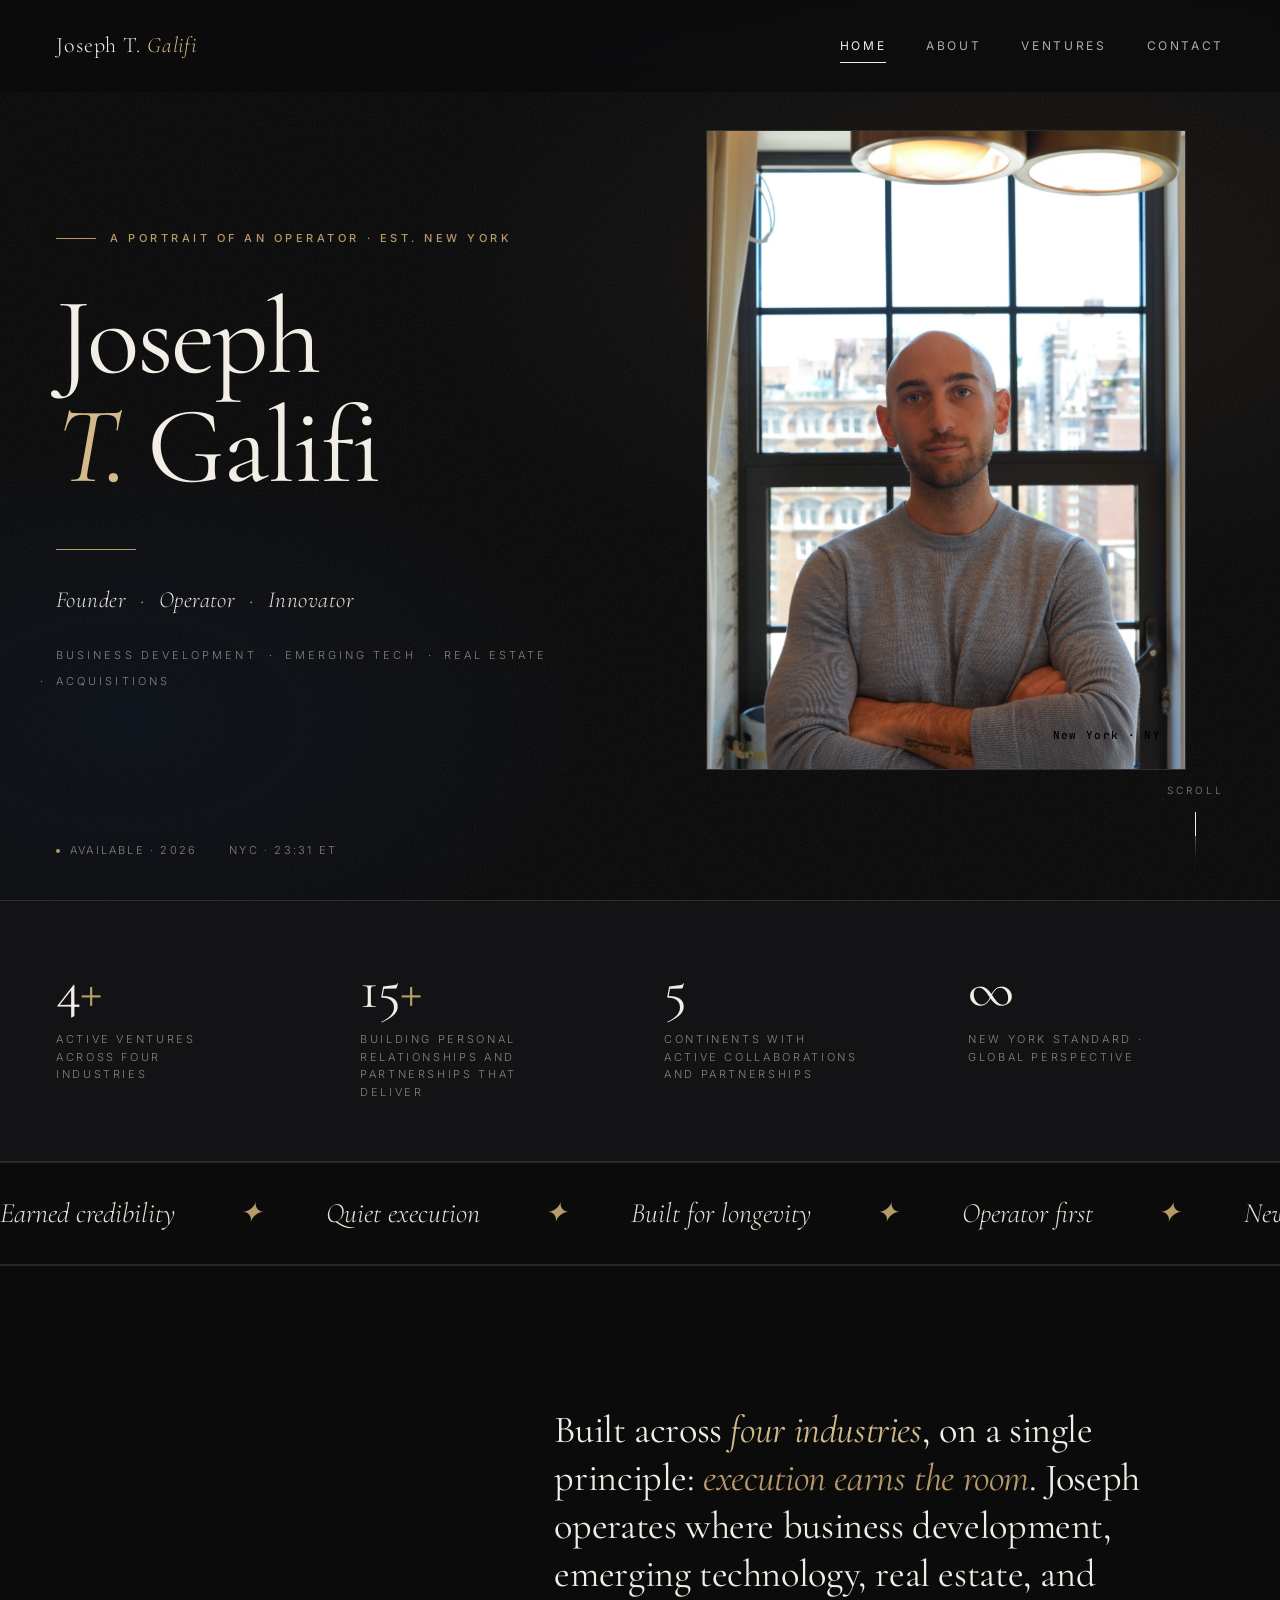
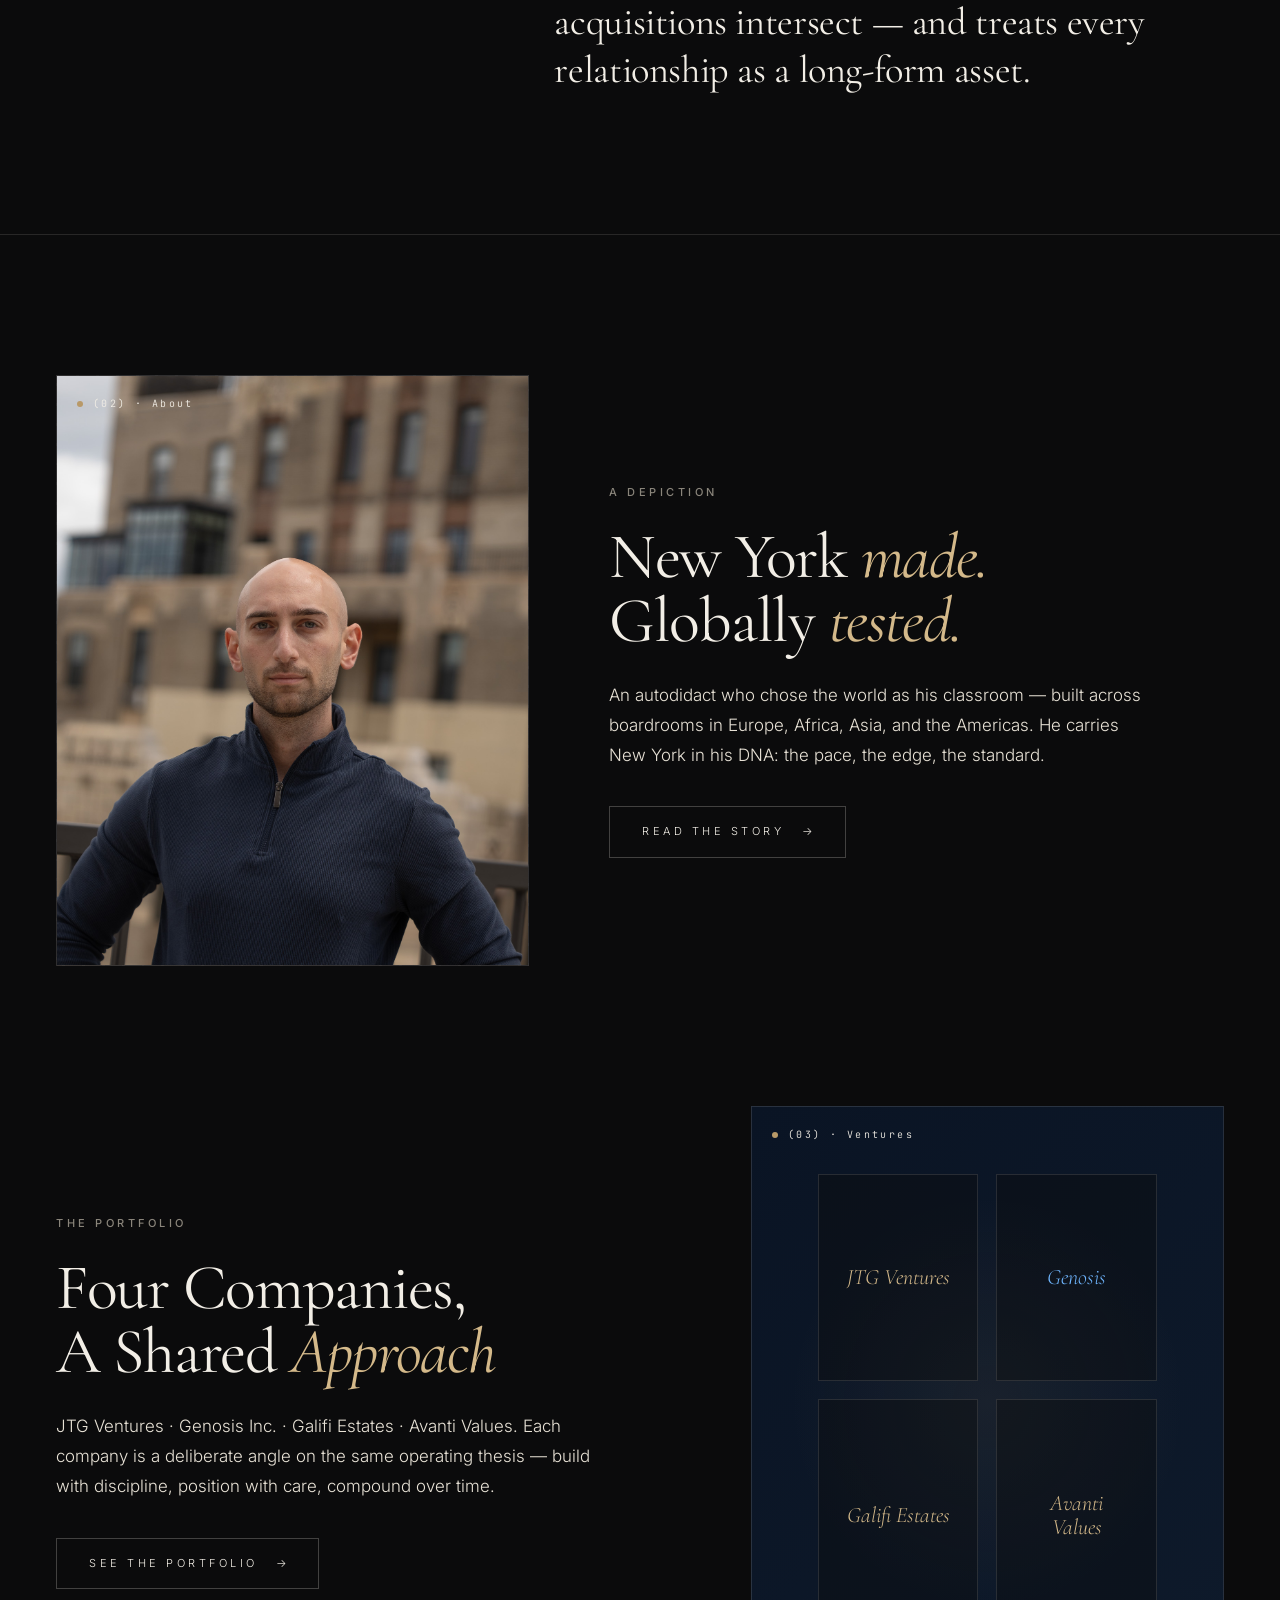
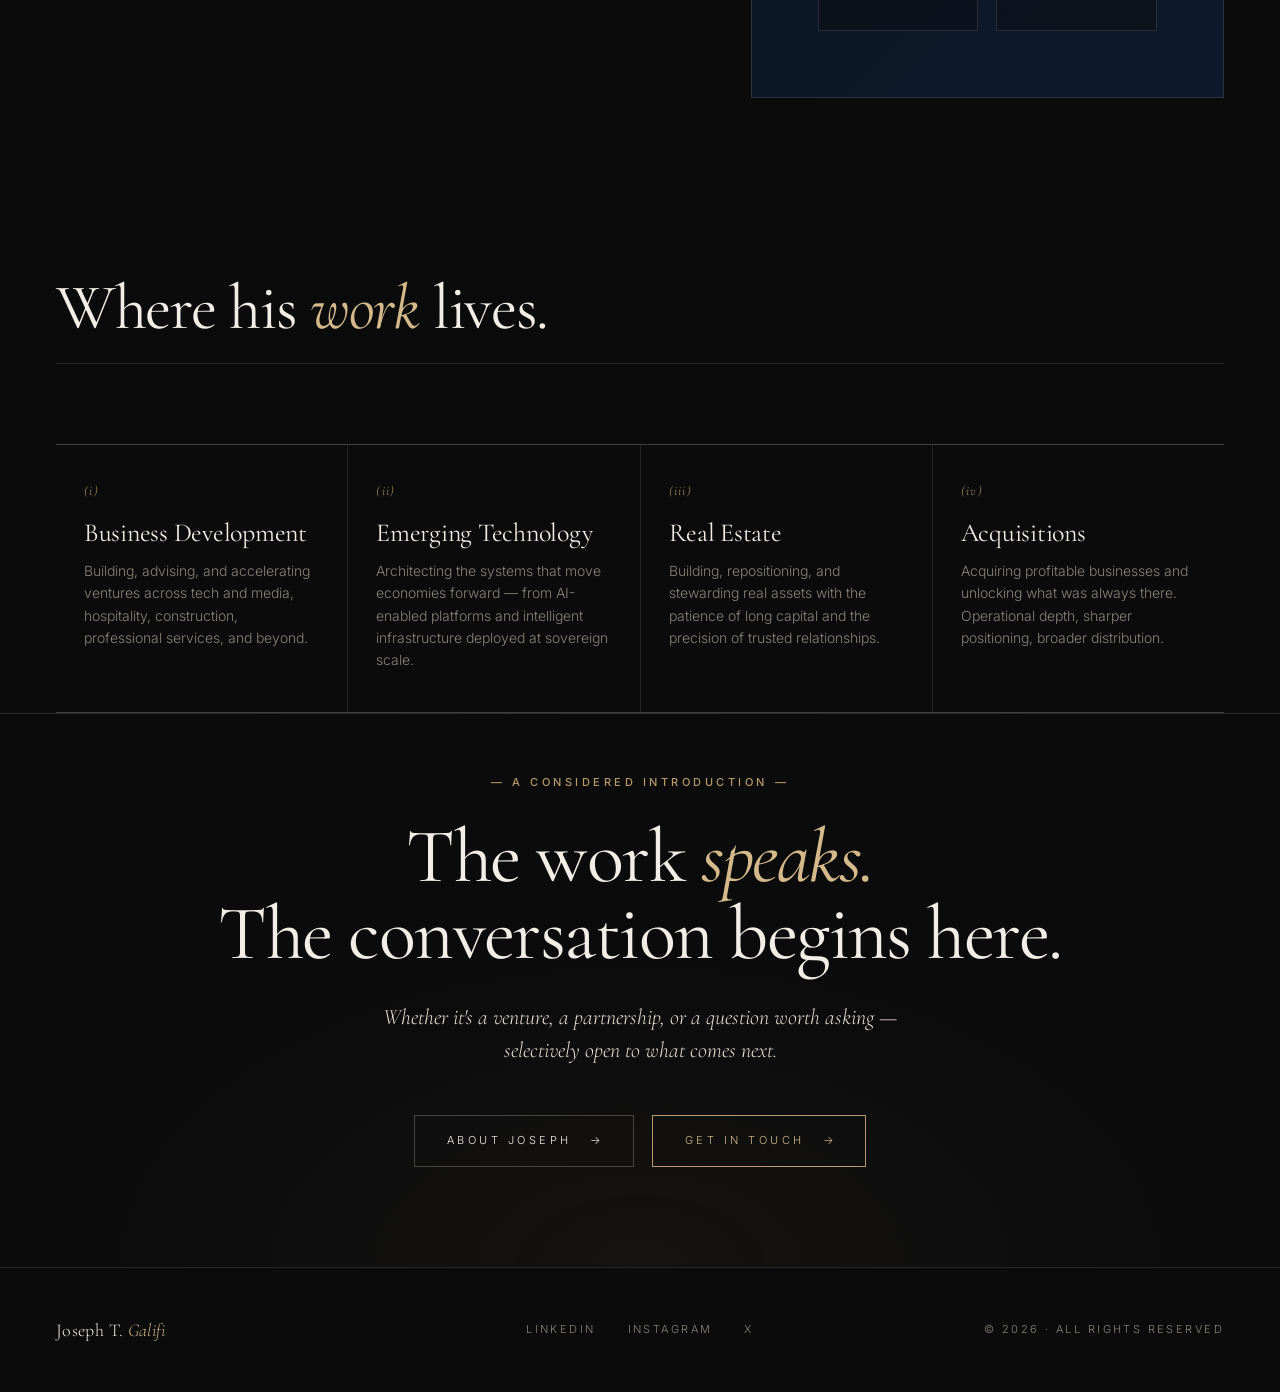
==== index.html @ 67e9b854 "Add files via upload" ====
<!DOCTYPE html>
<html lang="en">
<head>
  <meta charset="UTF-8">
  <meta name="viewport" content="width=device-width, initial-scale=1.0">
  <title>Joseph T. Galifi — Founder · Operator · Innovator</title>
  <meta name="description" content="The personal site of Joseph T. Galifi — New York-born businessman, founder, and operator building across business development, technology, real estate, and acquisitions.">

  <link rel="preconnect" href="https://fonts.googleapis.com">
  <link rel="preconnect" href="https://fonts.gstatic.com" crossorigin>
  <link href="https://fonts.googleapis.com/css2?family=Cormorant+Garamond:ital,wght@0,300;0,400;0,500;0,600;1,300;1,400;1,500&family=Inter:wght@200;300;400;500;600&family=JetBrains+Mono:wght@300;400&display=swap" rel="stylesheet">

  <link rel="stylesheet" href="styles.css?v=28">
</head>
<body>
  <nav class="nav">
    <a class="nav-mark" href="index.html">Joseph T. <span>Galifi</span></a>
    <div class="nav-links">
      <a class="active" href="index.html">Home</a>
      <a href="about.html">About</a>
      <a href="work.html">Ventures</a>
      <a href="contact.html">Contact</a>
    </div>
  </nav>

  <main class="page-wrap page-home">
    <section class="hero" id="home" data-screen-label="01 Home">
      <div class="hero-gradient"></div>
      <div class="hero-grain"></div>

      <div class="hero-left reveal in">
        <div class="hero-eyebrow reveal reveal-fast in">
          <span class="line"></span>
          <span class="eyebrow">A Portrait of an Operator · Est. New York</span>
        </div>

        <h1 class="hero-name">
          <span class="stack">Joseph</span>
          <span class="stack"><span class="italic">T.</span> Galifi</span>
        </h1>

        <div class="hero-rule reveal reveal-slow reveal-d3 in"></div>

        <p class="hero-tagline reveal reveal-d3 in">
          Founder<span class="sep">·</span>Operator<span class="sep">·</span>Innovator
        </p>

        <div class="hero-roles reveal reveal-d4 in">
          <span>Business Development</span>
          <span>Emerging Tech</span>
          <span>Real Estate</span>
          <span>Acquisitions</span>
        </div>
      </div>

      <div class="hero-right reveal reveal-slow reveal-d2 in">
        <div class="portrait-frame">
          <img src="assets/joseph-hero.png" alt="Joseph T. Galifi" class="portrait-image">
          <div class="portrait-coords">
            <span class="small">New York · NY</span>
          </div>
        </div>
      </div>

      <div class="hero-meta">
        <span><span class="dot"></span>Available · 2026</span>
        <span id="nyc-clock">NYC · --:-- ET</span>
      </div>

      <div class="hero-scroll">
        <div>Scroll</div>
        <div class="hero-scroll-line"></div>
      </div>
    </section>

    <div class="intro-strip">
      <div class="intro-stat reveal in" style="transition-delay:0s">
        <div class="num">4<span class="plus">+</span></div>
        <div class="label">Active ventures across four industries</div>
      </div>
      <div class="intro-stat reveal in" style="transition-delay:0.1s">
        <div class="num">15<span class="plus">+</span></div>
        <div class="label">Building personal relationships and partnerships that deliver</div>
      </div>
      <div class="intro-stat reveal in" style="transition-delay:0.2s">
        <div class="num">5<span class="plus"></span></div>
        <div class="label">Continents with active collaborations and partnerships</div>
      </div>
      <div class="intro-stat reveal in" style="transition-delay:0.3s">
        <div class="num">∞<span class="plus"></span></div>
        <div class="label">New York standard · global perspective</div>
      </div>
    </div>

    <div class="marquee">
      <div class="marquee-track">
        <span class="marquee-item">Earned credibility<span class="dot">✦</span></span>
        <span class="marquee-item">Quiet execution<span class="dot">✦</span></span>
        <span class="marquee-item">Built for longevity<span class="dot">✦</span></span>
        <span class="marquee-item">Operator first<span class="dot">✦</span></span>
        <span class="marquee-item">New York standard<span class="dot">✦</span></span>
        <span class="marquee-item">Global perspective<span class="dot">✦</span></span>
        <span class="marquee-item">No shortcuts<span class="dot">✦</span></span>
        <span class="marquee-item">Compounding relationships<span class="dot">✦</span></span>
        <span class="marquee-item">Earned credibility<span class="dot">✦</span></span>
        <span class="marquee-item">Quiet execution<span class="dot">✦</span></span>
        <span class="marquee-item">Built for longevity<span class="dot">✦</span></span>
        <span class="marquee-item">Operator first<span class="dot">✦</span></span>
        <span class="marquee-item">New York standard<span class="dot">✦</span></span>
        <span class="marquee-item">Global perspective<span class="dot">✦</span></span>
        <span class="marquee-item">No shortcuts<span class="dot">✦</span></span>
        <span class="marquee-item">Compounding relationships<span class="dot">✦</span></span>
      </div>
    </div>

    <section class="manifesto">
      <div class="manifesto-eyebrow reveal in"></div>
      <div class="manifesto-text reveal reveal-d1 in">
        Built across <span class="italic">four industries</span>, on a single principle: <span class="accent">execution earns the room</span>. Joseph operates where business development, emerging technology, real estate, and acquisitions intersect — and treats every relationship as a long-form asset.
      </div>
    </section>

    <section class="home-preview">
      <div class="home-preview-row">
        <div class="preview-visual about-vis reveal reveal-slow in">
          <div class="index"><span class="dot"></span>(02) · About</div>
          <img src="assets/joseph-depiction.png" alt="Joseph T. Galifi" class="preview-photo">
        </div>
        <div class="preview-content">
          <div class="preview-eyebrow reveal in">
            <span class="eyebrow eyebrow-muted">A Depiction</span>
          </div>
          <h3 class="preview-title reveal reveal-d1 in">
            New York <span class="italic">made.</span><br>Globally <span class="italic">tested.</span>
          </h3>
          <p class="preview-body reveal reveal-d2 in">
            An autodidact who chose the world as his classroom — built across boardrooms in Europe, Africa, Asia, and the Americas. He carries New York in his DNA: the pace, the edge, the standard.
          </p>
          <a class="preview-cta reveal reveal-d3 in" href="about.html">
            <span>Read the story</span>
            <span class="arrow">→</span>
          </a>
        </div>
      </div>
    </section>

    <section class="home-preview">
      <div class="home-preview-row reverse">
        <div class="preview-content">
          <div class="preview-eyebrow reveal in">
            <span class="eyebrow eyebrow-muted">The Portfolio</span>
          </div>
          <h3 class="preview-title reveal reveal-d1 in">
            Four Companies,<br>A Shared <span class="italic">Approach</span>
          </h3>
          <p class="preview-body reveal reveal-d2 in">
            JTG Ventures · Genosis Inc. · Galifi Estates · Avanti Values. Each company is a deliberate angle on the same operating thesis — build with discipline, position with care, compound over time.
          </p>
          <a class="preview-cta reveal reveal-d3 in" href="work.html">
            <span>See the portfolio</span>
            <span class="arrow">→</span>
          </a>
        </div>
        <div class="preview-visual ventures-vis reveal reveal-slow in">
          <div class="index"><span class="dot"></span>(03) · Ventures</div>
          <div class="grid-logos">
            <div class="cell">JTG Ventures</div>
            <div class="cell" style="color:#6FB6FF">Genosis</div>
            <div class="cell">Galifi Estates</div>
            <div class="cell">Avanti Values</div>
          </div>
        </div>
      </div>
    </section>

    <section class="capabilities">
      <div class="capabilities-head">
        <h3 class="reveal reveal-slow in">
          Where his <span class="italic">work</span> lives.
        </h3>
      </div>
      <div class="capabilities-grid reveal in">
        <div class="capability">
          <div class="num">(i)</div>
          <h5>Business Development</h5>
          <p>Building, advising, and accelerating ventures across tech and media, hospitality, construction, professional services, and beyond.</p>
        </div>
        <div class="capability">
          <div class="num">(ii)</div>
          <h5>Emerging Technology</h5>
          <p>Architecting the systems that move economies forward — from AI-enabled platforms and intelligent infrastructure deployed at sovereign scale.</p>
        </div>
        <div class="capability">
          <div class="num">(iii)</div>
          <h5>Real Estate</h5>
          <p>Building, repositioning, and stewarding real assets with the patience of long capital and the precision of trusted relationships.</p>
        </div>
        <div class="capability">
          <div class="num">(iv)</div>
          <h5>Acquisitions</h5>
          <p>Acquiring profitable businesses and unlocking what was always there. Operational depth, sharper positioning, broader distribution.</p>
        </div>
      </div>
    </section>

    <section class="cta-band">
      <div class="eyebrow reveal in">— A Considered Introduction —</div>
      <h3 class="reveal reveal-d1 in">
        The work <span class="italic">speaks.</span><br>The conversation begins here.
      </h3>
      <p class="reveal reveal-d2 in">
        Whether it's a venture, a partnership, or a question worth asking — selectively open to what comes next.
      </p>
      <div class="cta-band-actions reveal reveal-d3 in">
        <a class="preview-cta" href="about.html">
          <span>About Joseph</span>
          <span class="arrow">→</span>
        </a>
        <a class="preview-cta" href="contact.html" style="border-color:var(--brass);color:var(--brass-soft)">
          <span>Get in touch</span>
          <span class="arrow">→</span>
        </a>
      </div>
    </section>
  </main>

  <footer class="footer">
    <a class="footer-mark" href="index.html">Joseph T. <span>Galifi</span></a>
    <div class="footer-social">
      <a href="#" aria-label="LinkedIn">LinkedIn</a>
      <a href="#" aria-label="Instagram">Instagram</a>
      <a href="#" aria-label="X">X</a>
    </div>
    <div class="footer-copyright">© 2026 · All Rights Reserved</div>
  </footer>

  <script src="app.js"></script>
</body>
</html>
---- styles.css ----
/* ===== RESET ===== */
*, *::before, *::after { box-sizing: border-box; margin: 0; padding: 0; }
html { scroll-behavior: smooth; }
body {
  background: #0B0B0C;
  color: #F2EEE6;
  font-family: 'Inter', -apple-system, BlinkMacSystemFont, sans-serif;
  font-weight: 300;
  -webkit-font-smoothing: antialiased;
  -moz-osx-font-smoothing: grayscale;
  text-rendering: optimizeLegibility;
  overflow-x: hidden;
  line-height: 1.6;
}
img { max-width: 100%; display: block; }
a { color: inherit; text-decoration: none; }
button { font-family: inherit; cursor: pointer; border: none; background: none; color: inherit; }

/* ===== TOKENS ===== */
:root {
  --ink: #0B0B0C;
  --ink-2: #131316;
  --ivory: #F2EEE6;
  --ivory-soft: #E8E2D6;
  --muted: #8A857B;
  --brass: #B89968;
  --brass-soft: #D4B98A;
  --midnight: #0E1A2B;
  --hairline: rgba(242, 238, 230, 0.12);
  --hairline-strong: rgba(242, 238, 230, 0.24);
  --serif: 'Cormorant Garamond', 'Cormorant', Georgia, serif;
  --sans: 'Inter', -apple-system, BlinkMacSystemFont, sans-serif;
  --mono: 'JetBrains Mono', ui-monospace, monospace;
  --ease: cubic-bezier(0.22, 1, 0.36, 1);
  --ease-2: cubic-bezier(0.65, 0, 0.35, 1);
}

/* ===== TYPE ===== */
.serif { font-family: var(--serif); font-weight: 400; letter-spacing: -0.01em; }
.eyebrow {
  font-family: var(--sans);
  font-size: 11px;
  letter-spacing: 0.32em;
  text-transform: uppercase;
  color: var(--brass);
  font-weight: 500;
}
.eyebrow-muted { color: var(--muted); }
.numeral {
  font-family: var(--serif);
  font-style: italic;
  color: var(--brass);
  font-size: 13px;
  letter-spacing: 0.1em;
}

/* ===== NAV ===== */
.nav {
  position: fixed; top: 0; left: 0; right: 0;
  z-index: 50;
  display: flex; align-items: center; justify-content: space-between;
  padding: 28px 56px;
  background: rgba(11, 11, 12, 0.7);
  backdrop-filter: blur(14px) saturate(1.2);
  -webkit-backdrop-filter: blur(14px) saturate(1.2);
  border-bottom: 1px solid transparent;
  transition: padding 0.5s var(--ease), background 0.5s var(--ease), border-color 0.5s var(--ease);
}
.nav.scrolled {
  padding: 18px 56px;
  background: rgba(11, 11, 12, 0.92);
  border-bottom-color: var(--hairline);
}
.nav-mark {
  font-family: var(--serif);
  font-size: 22px;
  letter-spacing: 0.04em;
  color: var(--ivory);
}
.nav-mark span { color: var(--brass-soft); font-style: italic; }
.nav-links {
  display: flex; gap: 40px;
  font-size: 12px;
  letter-spacing: 0.22em;
  text-transform: uppercase;
  color: var(--ivory);
}
.nav-links button, .nav-links a {
  position: relative; padding: 8px 0;
  font-weight: 400;
  transition: opacity 0.3s var(--ease);
  opacity: 0.7;
}
.nav-links button:hover, .nav-links button.active, .nav-links a:hover, .nav-links a.active { opacity: 1; }
.nav-links button.active::after, .nav-links a.active::after {
  content: '';
  position: absolute; left: 0; bottom: 0;
  width: 100%; height: 1px;
  background: currentColor;
}

/* ===== HERO ===== */
.hero {
  position: relative;
  min-height: 100vh;
  display: grid;
  grid-template-columns: 1.1fr 1fr;
  align-items: center;
  padding: 0 56px;
  overflow: hidden;
}
.hero-grain {
  position: absolute; inset: 0;
  pointer-events: none;
  opacity: 0.5;
  background-image: url("data:image/svg+xml,%3Csvg viewBox='0 0 400 400' xmlns='http://www.w3.org/2000/svg'%3E%3Cfilter id='n'%3E%3CfeTurbulence type='fractalNoise' baseFrequency='0.9' numOctaves='2' stitchTiles='stitch'/%3E%3CfeColorMatrix values='0 0 0 0 1 0 0 0 0 1 0 0 0 0 1 0 0 0 0.08 0'/%3E%3C/filter%3E%3Crect width='400' height='400' filter='url(%23n)'/%3E%3C/svg%3E");
  mix-blend-mode: overlay;
}
.hero-gradient {
  position: absolute; inset: 0;
  background:
    radial-gradient(80% 60% at 80% 30%, rgba(184, 153, 104, 0.08), transparent 60%),
    radial-gradient(60% 50% at 10% 80%, rgba(14, 26, 43, 0.4), transparent 60%);
  pointer-events: none;
}
.hero-meta {
  position: absolute; left: 56px; bottom: 40px;
  display: flex; gap: 32px; align-items: center;
  font-size: 11px;
  letter-spacing: 0.2em;
  text-transform: uppercase;
  color: var(--muted);
}
.hero-meta span { display: inline-flex; align-items: center; gap: 10px; }
.hero-meta .dot { width: 4px; height: 4px; border-radius: 50%; background: var(--brass); }
.hero-scroll {
  position: absolute; right: 56px; bottom: 40px;
  display: flex; flex-direction: column; align-items: center; gap: 14px;
  font-size: 10px; letter-spacing: 0.3em; color: var(--muted);
  text-transform: uppercase;
}
.hero-scroll-line {
  width: 1px; height: 48px;
  background: linear-gradient(to bottom, var(--brass), transparent);
  position: relative; overflow: hidden;
}
.hero-scroll-line::after {
  content: '';
  position: absolute; left: 0; top: 0;
  width: 100%; height: 50%;
  background: var(--ivory);
  animation: scrollPulse 2.4s var(--ease) infinite;
}
@keyframes scrollPulse {
  0% { transform: translateY(-100%); }
  100% { transform: translateY(200%); }
}

.hero-left {
  position: relative;
  z-index: 2;
  padding: 140px 0 120px;
}
.hero-eyebrow {
  display: flex; align-items: center; gap: 14px;
  margin-bottom: 36px;
}
.hero-eyebrow .line { width: 40px; height: 1px; background: var(--brass); }
.hero-name {
  font-family: var(--serif);
  font-weight: 400;
  font-size: clamp(56px, 8.5vw, 132px);
  line-height: 1.0;
  letter-spacing: -0.02em;
  color: var(--ivory);
  animation: pageIn 1.1s var(--ease) both;
}
.hero-name .stack { display: block; }
.hero-name .italic { font-style: italic; color: var(--brass-soft); }
.hero-rule {
  width: 80px; height: 1px;
  background: var(--brass);
  margin: 48px 0 32px;
}
.hero-tagline {
  font-family: var(--serif);
  font-size: clamp(20px, 1.8vw, 26px);
  font-style: italic;
  color: var(--ivory-soft);
  letter-spacing: 0.02em;
  max-width: 540px;
}
.hero-tagline .sep { color: var(--brass); margin: 0 14px; font-style: normal; }
.hero-roles {
  margin-top: 28px;
  display: flex; flex-wrap: wrap; gap: 8px 28px;
  font-size: 11px;
  letter-spacing: 0.28em;
  text-transform: uppercase;
  color: var(--muted);
}
.hero-roles span { position: relative; }
.hero-roles span + span::before {
  content: '·';
  position: absolute; left: -16px;
  color: var(--brass);
}

.hero-right {
  position: relative;
  z-index: 2;
  height: 100vh;
  display: flex; align-items: center; justify-content: center;
  padding: 80px 0;
}
.portrait-frame {
  position: relative;
  width: 100%; max-width: 480px;
  aspect-ratio: 3 / 4;
  background: linear-gradient(135deg, #1a1a1f, #0d0d10);
  border: 1px solid var(--hairline);
  overflow: hidden;
}
.portrait-image {
  position: absolute; inset: 0;
  width: 100%; height: 100%;
  object-fit: cover;
  object-position: center 38%;
  image-rendering: auto;
  image-rendering: high-quality;
  -webkit-backface-visibility: hidden;
  backface-visibility: hidden;
  z-index: 1;
}
  aspect-ratio: 3 / 4;
  overflow: hidden;
}
.portrait-frame::before {
  content: '';
  position: absolute; inset: 0;
  border: 1px solid var(--hairline-strong);
  z-index: 3;
  pointer-events: none;
}
.portrait-img {
  position: absolute; inset: 0;
  width: 100%; height: 100%;
  object-fit: cover;
  filter: grayscale(0.2) contrast(1.05);
}
.portrait-placeholder {
  position: absolute; inset: 0;
  background:
    linear-gradient(135deg, rgba(184, 153, 104, 0.05) 0%, transparent 40%, rgba(14, 26, 43, 0.4) 100%),
    repeating-linear-gradient(45deg, #1a1a1d 0 2px, #131316 2px 14px);
  display: flex; flex-direction: column; align-items: center; justify-content: center;
  gap: 16px;
  color: var(--muted);
  font-family: var(--mono);
  font-size: 10px;
  letter-spacing: 0.24em;
  text-transform: uppercase;
}
.portrait-placeholder svg { opacity: 0.4; }
.portrait-tag {
  position: absolute;
  top: 24px; left: 24px;
  z-index: 3;
  font-family: var(--mono);
  font-size: 10px;
  letter-spacing: 0.24em;
  color: var(--ivory);
  z-index: 4;
  display: flex; align-items: center; gap: 8px;
}
.portrait-tag .dot { width: 6px; height: 6px; border-radius: 50%; background: var(--brass); }
.portrait-coords {
  position: absolute;
  bottom: 24px; right: 24px;
  z-index: 3;
  font-family: var(--mono);
  font-size: 10px;
  letter-spacing: 0.18em;
  color: var(--ivory);
  z-index: 4;
  text-align: right;
  line-height: 1.6;
}
.portrait-coords .small { color: #000; font-size: 11px; font-weight: 600; letter-spacing: 0.12em; }

/* ===== INTRO STRIP ===== */
.intro-strip {
  border-top: 1px solid var(--hairline);
  border-bottom: 1px solid var(--hairline);
  padding: 60px 56px;
  display: grid;
  grid-template-columns: 1fr 1fr 1fr 1fr;
  gap: 48px;
  background: var(--ink-2);
}
.intro-stat .num {
  font-family: var(--serif);
  font-size: 56px;
  line-height: 1;
  color: var(--ivory);
  font-weight: 400;
  letter-spacing: -0.02em;
}
.intro-stat .num .plus { color: var(--brass); font-style: italic; }
.intro-stat .num .suffix {
  font-family: var(--serif);
  font-style: italic;
  font-size: 18px;
  color: var(--brass-soft);
  letter-spacing: 0;
  margin-left: 10px;
  vertical-align: middle;
}
.intro-stat .label {
  margin-top: 14px;
  font-size: 11px;
  letter-spacing: 0.24em;
  text-transform: uppercase;
  color: var(--muted);
  max-width: 200px;
}

/* ===== SECTION SHELL ===== */
section.page {
  position: relative;
  padding: 160px 56px;
}
.section-head {
  display: grid;
  grid-template-columns: 1fr 2fr;
  gap: 80px;
  margin-bottom: 100px;
  align-items: end;
}
.section-num {
  font-family: var(--serif);
  font-style: italic;
  color: var(--brass);
  font-size: 14px;
  letter-spacing: 0.18em;
  margin-bottom: 24px;
  display: flex; align-items: center; gap: 14px;
}
.section-num .line { width: 56px; height: 1px; background: var(--brass); }
.section-title {
  font-family: var(--serif);
  font-size: clamp(56px, 7vw, 120px);
  line-height: 0.95;
  letter-spacing: -0.02em;
  color: var(--ivory);
  font-weight: 400;
}
.section-title .italic { font-style: italic; color: var(--brass-soft); }

/* ===== ABOUT ===== */
.about-body {
  display: grid;
  grid-template-columns: 1fr 1.4fr;
  gap: 80px;
  align-items: start;
}
.about-photo {
  position: sticky; top: 120px;
  aspect-ratio: 3 / 4;
  position: relative;
  overflow: hidden;
}
.about-photo .frame {
  position: relative;
  width: 100%; height: 100%;
}
.about-photo .placeholder {
  position: absolute; inset: 0;
  background:
    linear-gradient(160deg, rgba(184, 153, 104, 0.06), transparent 50%),
    repeating-linear-gradient(45deg, #1a1a1d 0 2px, #131316 2px 14px);
  border: 1px solid var(--hairline);
  display: flex; align-items: center; justify-content: center;
  font-family: var(--mono);
  font-size: 10px;
  letter-spacing: 0.24em;
  color: var(--muted);
}
.about-photo .caption {
  position: absolute;
  bottom: 18px; left: 18px;
  font-family: var(--mono);
  font-size: 10px;
  letter-spacing: 0.18em;
  color: var(--ivory);
  z-index: 2;
  display: flex; gap: 10px; align-items: center;
}
.about-photo .caption .dot {
  width: 6px; height: 6px; border-radius: 50%; background: var(--brass);
}
.about-photo .portrait-img {
  position: absolute; inset: 0;
  width: 100%; height: 100%;
  object-fit: cover;
  object-position: 54% 18%;
  display: block;
}

.about-text {
  display: flex; flex-direction: column; gap: 36px;
}
.about-lede {
  font-family: var(--serif);
  font-size: clamp(28px, 2.5vw, 38px);
  line-height: 1.25;
  color: var(--ivory);
  letter-spacing: -0.01em;
  font-weight: 400;
}
.about-lede .italic { font-style: italic; color: var(--brass-soft); }
.about-text p {
  font-size: 17px;
  line-height: 1.75;
  color: var(--ivory-soft);
  font-weight: 300;
  max-width: 620px;
}
.about-text p .accent {
  color: var(--brass-soft);
  font-style: italic;
  font-family: var(--serif);
  font-size: 1.35em;
  letter-spacing: -0.005em;
  line-height: 1;
}

.pull-quote {
  margin: 40px 0;
  padding: 40px 0;
  border-top: 1px solid var(--hairline);
  border-bottom: 1px solid var(--hairline);
  font-family: var(--serif);
  font-style: italic;
  font-size: clamp(28px, 3vw, 44px);
  line-height: 1.2;
  color: var(--ivory);
  letter-spacing: -0.01em;
  max-width: 700px;
}
.pull-quote::before {
  content: '"';
  display: block;
  font-size: 80px;
  line-height: 0.4;
  color: var(--brass);
  margin-bottom: 32px;
}
.pull-quote .attr {
  display: block;
  margin-top: 28px;
  font-family: var(--sans);
  font-style: normal;
  font-size: 11px;
  letter-spacing: 0.24em;
  text-transform: uppercase;
  color: var(--muted);
}

.pull-quote--bare::before { display: none; }

.pull-statement {
  margin: 48px 0;
  padding: 44px 0;
  border-top: 1px solid var(--hairline);
  border-bottom: 1px solid var(--hairline);
  font-family: var(--serif);
  font-style: italic;
  font-weight: 300;
  font-size: clamp(28px, 3vw, 44px);
  line-height: 1.2;
  color: var(--ivory);
  letter-spacing: -0.01em;
  max-width: 760px;
  text-wrap: pretty;
}

.about-pillars {
  margin-top: 60px;
  display: grid;
  grid-template-columns: repeat(3, 1fr);
  gap: 0;
  border-top: 1px solid rgba(242, 238, 230, 0.22);
  border-bottom: 1px solid rgba(242, 238, 230, 0.22);
}
.pillar {
  background: var(--ink);
  padding: 36px 32px;
  border-right: 1px solid rgba(242, 238, 230, 0.22);
}
.pillar:last-child {
  border-right: none;
}
.pillar .num {
  font-family: var(--serif);
  font-style: italic;
  color: var(--brass);
  font-size: 13px;
  letter-spacing: 0.1em;
}
.pillar h4 {
  font-family: var(--serif);
  font-weight: 400;
  font-size: 24px;
  margin: 14px 0 10px;
  color: var(--ivory);
}
.pillar p {
  font-size: 14px;
  color: var(--muted);
  line-height: 1.6;
}

/* ===== VENTURES — INTRO (section 1) ===== */
.vintro {
  margin: 72px 0 0;
  padding-bottom: 96px;
  border-bottom: 1px solid var(--hairline);
}
.vintro-top {
  display: flex;
  align-items: center;
  justify-content: space-between;
  padding-bottom: 40px;
  margin-bottom: 56px;
  border-bottom: 1px solid var(--hairline);
}
.vintro-eyebrow {
  font-family: var(--mono);
  font-size: 11px;
  letter-spacing: 0.36em;
  text-transform: uppercase;
  color: var(--brass);
}
.vintro-count {
  font-family: var(--mono);
  font-size: 11px;
  letter-spacing: 0.24em;
  text-transform: uppercase;
  color: var(--muted);
}
.vintro-title {
  font-family: var(--serif);
  font-weight: 400;
  font-size: clamp(52px, 8vw, 120px);
  line-height: 0.98;
  letter-spacing: -0.03em;
  color: var(--ivory);
  margin-bottom: 64px;
}
.vintro-title .italic {
  font-style: italic;
  color: var(--brass-soft);
}
.vintro-lead {
  display: grid;
  grid-template-columns: 1fr 1fr;
  gap: 48px;
  max-width: 1080px;
  margin-left: auto;
}
.vintro-lead p {
  font-family: var(--serif);
  font-weight: 300;
  font-size: clamp(19px, 1.5vw, 23px);
  line-height: 1.55;
  color: var(--ivory-soft);
  letter-spacing: -0.005em;
  text-wrap: pretty;
}
.vintro-lead .accent {
  color: var(--brass-soft);
  font-style: italic;
}

/* ===== VENTURES — INDEX (section 2) ===== */
/* ===== VENTURES — THE COMPANIES (3D card table) ===== */
.vtable {
  margin: 72px 0 56px;
  perspective: 2200px;
  perspective-origin: 50% 22%;
}
.vtable-head {
  display: flex;
  align-items: center;
  gap: 24px;
  margin-bottom: 64px;
}
.vtable-label {
  font-family: var(--mono);
  font-size: 11px;
  letter-spacing: 0.36em;
  text-transform: uppercase;
  color: var(--brass);
  white-space: nowrap;
}
.vtable-rule {
  flex: 1;
  height: 1px;
  background: var(--hairline);
}
.vtable-hint {
  font-family: var(--mono);
  font-size: 10px;
  letter-spacing: 0.24em;
  text-transform: uppercase;
  color: var(--muted);
  white-space: nowrap;
}
.vtable-grid {
  display: grid;
  grid-template-columns: repeat(4, 1fr);
  gap: 22px;
  transform-style: preserve-3d;
}
.vtable-card {
  display: flex;
  flex-direction: column;
  min-height: 0;
  padding: 22px 20px 20px;
  border: 1px solid rgba(242, 238, 230, 0.14);
  border-radius: 4px;
  position: relative;
  overflow: hidden;
  transform: rotateX(14deg) translateZ(0);
  transform-origin: center 90%;
  transform-style: preserve-3d;
  box-shadow:
    0 50px 70px -30px rgba(0, 0, 0, 0.85),
    0 18px 30px -18px rgba(0, 0, 0, 0.7),
    inset 0 1px 0 rgba(242, 238, 230, 0.06);
  transition: transform 0.7s var(--ease), box-shadow 0.7s var(--ease), border-color 0.7s var(--ease);
  cursor: pointer;
}
.vtable-card::after {
  /* table sheen */
  content: '';
  position: absolute;
  inset: 0;
  background: linear-gradient(160deg, rgba(242, 238, 230, 0.08), transparent 40%);
  pointer-events: none;
}
.vtable-card:hover {
  transform: rotateX(2deg) translateY(-14px) translateZ(40px);
  border-color: rgba(184, 153, 104, 0.5);
  box-shadow:
    0 80px 110px -36px rgba(0, 0, 0, 0.9),
    0 30px 50px -20px rgba(0, 0, 0, 0.75),
    inset 0 1px 0 rgba(242, 238, 230, 0.1);
}

.vtc-top {
  display: flex;
  align-items: center;
  justify-content: space-between;
  position: relative;
  z-index: 2;
}
.vtc-num {
  font-family: var(--mono);
  font-size: 12px;
  letter-spacing: 0.14em;
  color: var(--brass-soft);
}
.vtc-role {
  font-family: var(--mono);
  font-size: 9px;
  letter-spacing: 0.26em;
  text-transform: uppercase;
  color: rgba(242, 238, 230, 0.6);
}
.vtc-logo {
  display: flex;
  align-items: center;
  justify-content: center;
  height: 84px;
  margin: 14px 0 16px;
  position: relative;
  z-index: 2;
}
.vtc-logo img {
  display: block;
}
.vtc-meta {
  position: relative;
  z-index: 2;
  margin-bottom: 24px;
  margin-top: auto;
}
.vtc-name {
  font-family: var(--serif);
  font-weight: 400;
  font-size: 22px;
  line-height: 1.05;
  letter-spacing: -0.015em;
  color: var(--ivory);
  margin-bottom: 7px;
}
.vtc-name .italic {
  font-style: italic;
  color: var(--brass-soft);
}
.vtc-tagline {
  font-family: var(--serif);
  font-style: italic;
  font-weight: 300;
  font-size: 13px;
  line-height: 1.35;
  color: rgba(242, 238, 230, 0.7);
  letter-spacing: -0.005em;
  text-wrap: pretty;
}
.vtc-stats {
  display: flex;
  flex-direction: column;
  gap: 11px;
  padding-top: 16px;
  border-top: 1px solid rgba(242, 238, 230, 0.16);
  position: relative;
  z-index: 2;
}
.vtc-stat {
  display: flex;
  align-items: baseline;
  justify-content: space-between;
  gap: 12px;
}
.vtc-stat-label {
  font-family: var(--mono);
  font-size: 8px;
  letter-spacing: 0.16em;
  text-transform: uppercase;
  color: rgba(242, 238, 230, 0.5);
  white-space: nowrap;
}
.vtc-stat-val {
  font-family: var(--serif);
  font-size: 13px;
  line-height: 1.15;
  color: var(--ivory);
  letter-spacing: -0.005em;
  text-align: right;
}
.vtc-stat-val .accent { color: var(--brass-soft); font-style: italic; }
.vtc-cta {
  display: flex;
  align-items: center;
  gap: 9px;
  margin-top: 16px;
  font-family: var(--mono);
  font-size: 9px;
  letter-spacing: 0.24em;
  text-transform: uppercase;
  color: var(--brass-soft);
  position: relative;
  z-index: 2;
  opacity: 0.7;
  transition: opacity 0.5s var(--ease), gap 0.5s var(--ease);
}
.vtable-card:hover .vtc-cta { opacity: 1; gap: 16px; }
.vtc-arrow { font-size: 14px; }

/* per-brand card surfaces (override the venture-visual gradients for cards) */
.vtable-card.visual-jtg {
  background: linear-gradient(150deg, #1a1612 0%, #0d0c0b 60%), radial-gradient(60% 50% at 50% 38%, rgba(184, 153, 104, 0.16), transparent 70%);
}
.vtable-card.visual-genosis {
  background: linear-gradient(150deg, #0a1024 0%, #04060e 60%), radial-gradient(60% 50% at 50% 38%, rgba(56, 130, 255, 0.22), transparent 70%);
}
.vtable-card.visual-genosis .vtc-num,
.vtable-card.visual-genosis .vtc-cta { color: #8fc4ff; }
.vtable-card.visual-genosis:hover { border-color: rgba(111, 182, 255, 0.5); }
.vtable-card.visual-galifi {
  background: linear-gradient(150deg, #0e1c30 0%, #0a1320 60%), radial-gradient(60% 50% at 50% 38%, rgba(184, 153, 104, 0.14), transparent 70%);
}
.vtable-card.visual-avanti {
  background: linear-gradient(150deg, #1d1b16 0%, #0e0d0b 60%), radial-gradient(60% 50% at 50% 38%, rgba(212, 185, 138, 0.2), transparent 70%);
}

@media (max-width: 980px) {
  .vintro { padding-bottom: 56px; margin-top: 32px; }
  .vintro-top { flex-direction: column; align-items: flex-start; gap: 8px; }
  .vintro-title { font-size: 48px; margin-bottom: 40px; }
  .vintro-lead { grid-template-columns: 1fr; gap: 24px; }
  .vtable {
    perspective: none;
    margin-top: 40px;
  }
  .vtable-head { margin-bottom: 40px; flex-wrap: wrap; }
  .vtable-grid { grid-template-columns: 1fr 1fr; gap: 18px; }
  .vtable-card {
    transform: none;
  }
  .vtable-card:hover { transform: translateY(-6px); }
  .vtc-name { font-size: 22px; }
}
@media (max-width: 620px) {
  .vtable-grid { grid-template-columns: 1fr; }
}

/* ===== VENTURES ===== */
.ventures-intro {
  display: grid;
  grid-template-columns: 1fr 1fr;
  gap: 80px;
  margin-bottom: 100px;
  align-items: end;
}
.ventures-intro p {
  font-family: var(--serif);
  font-size: 22px;
  line-height: 1.5;
  font-style: italic;
  color: var(--ivory-soft);
  max-width: 560px;
}

.venture {
  display: grid;
  grid-template-columns: 1fr 1.2fr;
  gap: 80px;
  align-items: center;
  padding: 100px 0;
  border-top: 1px solid var(--hairline);
  position: relative;
}
.venture:last-child { border-bottom: 1px solid var(--hairline); }
.venture.reverse { grid-template-columns: 1.2fr 1fr; }
.venture.reverse .venture-visual { order: 2; }
.venture.reverse .venture-content { order: 1; }

.venture-visual {
  position: relative;
  aspect-ratio: 4 / 5;
  overflow: hidden;
  border: 1px solid var(--hairline);
}
.venture-visual .bg {
  position: absolute; inset: 0;
  display: flex; align-items: center; justify-content: center;
  transition: transform 1.4s var(--ease);
}
.venture:hover .venture-visual .bg { transform: scale(1.04); }
.venture-visual img {
  max-width: 70%; max-height: 50%;
  object-fit: contain;
}
.venture-visual .index {
  position: absolute;
  top: 20px; left: 20px;
  font-family: var(--mono);
  font-size: 10px;
  letter-spacing: 0.24em;
  color: var(--ivory);
  z-index: 2;
  display: flex; gap: 10px; align-items: center;
}
.venture-visual .index .dot {
  width: 6px; height: 6px; border-radius: 50%; background: var(--brass);
}
.venture-visual .meta {
  position: absolute;
  bottom: 20px; right: 20px;
  font-family: var(--mono);
  font-size: 9px;
  letter-spacing: 0.2em;
  color: var(--ivory);
  text-align: right;
  z-index: 2;
}

/* visuals: themed backgrounds for each venture */
.visual-jtg {
  background:
    radial-gradient(60% 50% at 50% 50%, rgba(184, 153, 104, 0.12), transparent 70%),
    linear-gradient(135deg, #0E0E10, #1a1612);
}
.visual-genosis {
  background:
    radial-gradient(70% 60% at 50% 50%, rgba(56, 130, 255, 0.18), transparent 70%),
    linear-gradient(135deg, #04060e, #0a0f22);
}
.visual-galifi {
  background:
    radial-gradient(60% 50% at 50% 50%, rgba(184, 153, 104, 0.10), transparent 70%),
    linear-gradient(135deg, #0a1424, #0E1A2B);
}
.visual-avanti {
  background:
    radial-gradient(60% 50% at 50% 50%, rgba(232, 226, 214, 0.6), transparent 70%),
    linear-gradient(135deg, #d6cdb9, #b8a583);
}

.venture-content { padding: 20px 0; }
.venture-eyebrow {
  display: flex; align-items: center; gap: 14px;
  margin-bottom: 24px;
}
.venture-eyebrow .num {
  font-family: var(--serif);
  font-style: italic;
  color: var(--brass);
  font-size: 14px;
}
.venture-eyebrow .role {
  font-size: 11px;
  letter-spacing: 0.24em;
  text-transform: uppercase;
  color: var(--muted);
}
.venture-name {
  font-family: var(--serif);
  font-size: clamp(40px, 5vw, 72px);
  line-height: 1;
  letter-spacing: -0.02em;
  color: var(--ivory);
  font-weight: 400;
  margin-bottom: 28px;
}
.venture-name .italic { font-style: italic; color: var(--brass-soft); }
.venture-tagline {
  font-family: var(--serif);
  font-style: italic;
  font-size: 22px;
  color: var(--brass-soft);
  margin-bottom: 24px;
}
.venture-body {
  font-size: 16px;
  line-height: 1.75;
  color: var(--ivory-soft);
  font-weight: 300;
  max-width: 580px;
  margin-bottom: 32px;
}
.venture-tags {
  display: flex; flex-wrap: wrap; gap: 8px 12px;
  margin-bottom: 32px;
}
.venture-tags .tag {
  font-size: 11px;
  letter-spacing: 0.18em;
  text-transform: uppercase;
  color: var(--ivory-soft);
  padding: 8px 14px;
  border: 1px solid var(--hairline-strong);
  border-radius: 999px;
}
.venture-stats {
  display: grid; grid-template-columns: repeat(3, 1fr);
  gap: 32px;
  padding-top: 24px;
  border-top: 1px solid var(--hairline);
}
.venture-stats .item .label {
  font-size: 10px;
  letter-spacing: 0.24em;
  text-transform: uppercase;
  color: var(--muted);
  margin-bottom: 8px;
}
.venture-stats .item .val {
  font-family: var(--serif);
  font-size: 22px;
  color: var(--ivory);
  letter-spacing: -0.01em;
}
.venture-stats .item .val .accent { color: var(--brass); font-style: italic; }

/* ===== CONTACT ===== */
.contact-section {
  background: var(--ink);
  border-top: 1px solid var(--hairline);
}
.contact-grid {
  display: grid;
  grid-template-columns: 1fr 1fr;
  gap: 80px;
  align-items: start;
}
.contact-form {
  display: flex; flex-direction: column; gap: 28px;
}
.contact-field { position: relative; }
.contact-field label {
  display: block;
  font-size: 10px;
  letter-spacing: 0.28em;
  text-transform: uppercase;
  color: var(--muted);
  margin-bottom: 12px;
  display: flex; align-items: center; gap: 12px;
}
.contact-field label .num {
  font-family: var(--serif); font-style: italic; color: var(--brass); font-size: 13px;
  letter-spacing: 0.05em;
}
.contact-field input,
.contact-field textarea {
  width: 100%;
  background: transparent;
  border: none;
  border-bottom: 1px solid var(--hairline-strong);
  padding: 14px 0;
  font-family: var(--serif);
  font-size: 22px;
  color: var(--ivory);
  outline: none;
  transition: border-color 0.3s var(--ease);
  resize: none;
}
.contact-field input::placeholder,
.contact-field textarea::placeholder { color: var(--muted); font-style: italic; opacity: 0.6; }
.contact-field input:focus,
.contact-field textarea:focus { border-bottom-color: var(--brass); }
.contact-submit {
  align-self: flex-start;
  margin-top: 20px;
  padding: 18px 36px;
  font-size: 11px;
  letter-spacing: 0.32em;
  text-transform: uppercase;
  color: var(--ivory);
  border: 1px solid var(--ivory);
  background: transparent;
  transition: all 0.4s var(--ease);
  position: relative; overflow: hidden;
}
.contact-submit::before {
  content: '';
  position: absolute; inset: 0;
  background: var(--ivory);
  transform: translateY(101%);
  transition: transform 0.4s var(--ease);
  z-index: 0;
}
.contact-submit span { position: relative; z-index: 1; transition: color 0.4s var(--ease); }
.contact-submit:hover::before { transform: translateY(0); }
.contact-submit:hover span { color: var(--ink); }
.contact-submit.sent { border-color: var(--brass); color: var(--brass); }
.contact-submit.sent::before { background: transparent; }

.contact-side {
  display: flex; flex-direction: column; gap: 48px;
  padding-top: 8px;
}
.contact-card .label {
  font-size: 10px;
  letter-spacing: 0.28em;
  text-transform: uppercase;
  color: var(--muted);
  margin-bottom: 14px;
}
.contact-card .value {
  font-family: var(--serif);
  font-size: 24px;
  color: var(--ivory);
  letter-spacing: -0.005em;
}
.contact-card .value.italic { font-style: italic; color: var(--brass-soft); }
.contact-card .value a {
  position: relative;
  background: linear-gradient(currentColor, currentColor) bottom left / 0 1px no-repeat;
  transition: background-size 0.4s var(--ease);
}
.contact-card .value a:hover { background-size: 100% 1px; }

/* ===== FOOTER ===== */
.footer {
  border-top: 1px solid var(--hairline);
  padding: 48px 56px;
  display: grid;
  grid-template-columns: 1fr 1fr 1fr;
  align-items: center;
  font-size: 11px;
  letter-spacing: 0.22em;
  text-transform: uppercase;
  color: var(--muted);
  gap: 24px;
}
.footer-mark {
  font-family: var(--serif);
  font-size: 18px;
  letter-spacing: 0.04em;
  color: var(--ivory);
  text-transform: none;
  letter-spacing: 0.02em;
}
.footer-mark span { color: var(--brass-soft); font-style: italic; }
.footer-social {
  display: flex; gap: 32px; justify-content: center;
}
.footer-social a {
  position: relative;
  transition: color 0.3s var(--ease);
}
.footer-social a:hover { color: var(--brass-soft); }
.footer-copyright { text-align: right; }

/* ===== REVEAL ANIMS ===== */
.reveal {
  opacity: 0;
  transform: translateY(28px);
  transition: opacity 1.1s var(--ease), transform 1.1s var(--ease);
}
.reveal.in { opacity: 1; transform: translateY(0); }
.reveal-fast { transition-duration: 0.7s; }
.reveal-slow { transition-duration: 1.4s; }
.reveal-d1 { transition-delay: 0.08s; }
.reveal-d2 { transition-delay: 0.16s; }
.reveal-d3 { transition-delay: 0.24s; }
.reveal-d4 { transition-delay: 0.32s; }

/* word-reveal headlines */
.word-reveal { display: inline-block; overflow: hidden; vertical-align: bottom; padding-bottom: 0.12em; line-height: 1.05; }
.word-reveal .inner {
  display: inline-block;
  transform: translateY(110%);
  transition: transform 1.2s var(--ease);
}
.in .word-reveal .inner { transform: translateY(0); }
.word-reveal.d1 .inner { transition-delay: 0.06s; }
.word-reveal.d2 .inner { transition-delay: 0.14s; }
.word-reveal.d3 .inner { transition-delay: 0.22s; }
.word-reveal.d4 .inner { transition-delay: 0.30s; }
.word-reveal.d5 .inner { transition-delay: 0.38s; }

/* ===== PRELOADER ===== */
.preloader {
  position: fixed; inset: 0;
  background: var(--ink);
  z-index: 100;
  display: flex; align-items: center; justify-content: center;
  flex-direction: column;
  gap: 32px;
  transition: opacity 0.8s var(--ease), visibility 0.8s var(--ease);
}
.preloader.gone { opacity: 0; visibility: hidden; pointer-events: none; }
.preloader.gone .preloader-bar,
.preloader.gone .preloader-mark { display: none; }
.preloader-mark {
  font-family: var(--serif);
  font-size: 48px;
  color: var(--ivory);
  letter-spacing: -0.01em;
  display: flex; gap: 12px;
}
.preloader-mark span { display: inline-block; opacity: 0; transform: translateY(20px); animation: pre-up 0.8s var(--ease) forwards; }
.preloader-mark span:nth-child(1) { animation-delay: 0.1s; }
.preloader-mark span:nth-child(2) { animation-delay: 0.18s; color: var(--brass-soft); font-style: italic; }
@keyframes pre-up { to { opacity: 1; transform: translateY(0); } }
.preloader-bar {
  width: 220px; height: 1px;
  background: var(--hairline-strong);
  position: relative; overflow: hidden;
}
.preloader-bar::after {
  content: '';
  position: absolute; left: 0; top: 0; bottom: 0;
  width: 0%;
  background: var(--brass);
  animation: pre-fill 1.6s var(--ease) 0.2s forwards;
}
@keyframes pre-fill { to { width: 100%; } }

/* ===== PAGE TRANSITION ===== */
.page-transition {
  position: fixed; inset: 0;
  z-index: 90;
  pointer-events: none;
  background: var(--ink);
  transform: translateY(100%);
  transition: transform 0.55s var(--ease-2);
}
.page-transition.covering {
  transform: translateY(0);
  transition: transform 0.55s var(--ease-2);
}
.page-wrap {
  opacity: 1;
  transition: opacity 0.5s var(--ease);
}
.page-wrap.fading { opacity: 0; }

/* spacer above non-home pages so content sits below fixed nav */
.page-wrap.page-about,
.page-wrap.page-ventures,
.page-wrap.page-contact {
  padding-top: 96px;
}

/* page-enter animation — softens the arrival */
.page-wrap > section.page,
.page-wrap > section.hero {
  animation: pageIn 0.9s var(--ease) both;
}
@keyframes pageIn {
  from { opacity: 0; transform: translateY(16px); }
  to { opacity: 1; transform: translateY(0); }
}

/* ===== HOME PREVIEW SECTIONS ===== */
.home-preview {
  padding: 140px 56px 80px;
  border-top: 1px solid var(--hairline);
}
.home-preview + .home-preview { padding-top: 60px; border-top: none; }
.home-preview-row {
  display: grid;
  grid-template-columns: 1fr 1.3fr;
  gap: 80px;
  align-items: center;
}
.home-preview-row.reverse { grid-template-columns: 1.3fr 1fr; }
.home-preview-row.reverse .preview-visual { order: 2; }
.home-preview-row.reverse .preview-content { order: 1; }
.preview-visual {
  position: relative;
  aspect-ratio: 4 / 5;
  overflow: hidden;
  border: 1px solid var(--hairline);
  background:
    linear-gradient(160deg, rgba(184, 153, 104, 0.06), transparent 50%),
    repeating-linear-gradient(45deg, #1a1a1d 0 2px, #131316 2px 14px);
  display: flex; align-items: center; justify-content: center;
}
.preview-photo {
  position: absolute; inset: 0;
  width: 100%; height: 100%;
  object-fit: cover;
  object-position: center 25%;
  z-index: 1;
}
.preview-visual.about-vis {
  background:
    linear-gradient(135deg, rgba(184, 153, 104, 0.08), transparent 50%),
    repeating-linear-gradient(45deg, #1a1a1d 0 2px, #131316 2px 14px);
}
.preview-visual.ventures-vis {
  background:
    radial-gradient(60% 50% at 50% 50%, rgba(184, 153, 104, 0.08), transparent 70%),
    linear-gradient(135deg, #0a1424, #0E1A2B);
  flex-direction: column;
  padding: 14%;
  gap: 16px;
}
.ventures-vis .grid-logos {
  display: grid; grid-template-columns: 1fr 1fr; gap: 18px;
  width: 100%; height: 100%;
}
.ventures-vis .grid-logos .cell {
  border: 1px solid var(--hairline);
  display: flex; align-items: center; justify-content: center;
  padding: 16%;
  background: rgba(11, 11, 12, 0.4);
  font-family: var(--serif); font-style: italic;
  font-size: 22px; color: var(--brass-soft);
  text-align: center; line-height: 1.1;
}
.preview-visual.contact-vis {
  background:
    radial-gradient(60% 50% at 30% 30%, rgba(184, 153, 104, 0.10), transparent 70%),
    linear-gradient(135deg, #0E1A2B, #0a0f1a);
}
.preview-visual .index {
  position: absolute; top: 20px; left: 20px;
  font-family: var(--mono); font-size: 10px;
  letter-spacing: 0.24em; color: var(--ivory);
  z-index: 2;
  display: flex; gap: 10px; align-items: center;
}
.preview-visual .index .dot { width: 6px; height: 6px; border-radius: 50%; background: var(--brass); }
.preview-visual .placeholder-text {
  font-family: var(--mono); font-size: 10px;
  letter-spacing: 0.22em; color: var(--muted);
  text-align: center; line-height: 1.8;
}
.preview-visual .big-numeral {
  font-family: var(--serif); font-style: italic;
  font-size: clamp(120px, 15vw, 220px);
  color: var(--brass);
  line-height: 0.8; letter-spacing: -0.02em;
  opacity: 0.85;
}
.preview-visual .glyph-text {
  font-family: var(--serif);
  font-size: clamp(40px, 4vw, 56px);
  color: var(--ivory);
  letter-spacing: -0.01em;
  text-align: center;
  line-height: 1.1;
  padding: 0 14%;
}
.preview-visual .glyph-text .italic { font-style: italic; color: var(--brass-soft); }

.preview-eyebrow {
  display: flex; align-items: center; gap: 14px;
  margin-bottom: 24px;
}
.preview-eyebrow .num {
  font-family: var(--serif); font-style: italic;
  color: var(--brass); font-size: 14px;
}
.preview-title {
  font-family: var(--serif);
  font-weight: 400;
  font-size: clamp(40px, 5vw, 64px);
  line-height: 1;
  letter-spacing: -0.02em;
  color: var(--ivory);
  margin-bottom: 28px;
}
.preview-title .italic { font-style: italic; color: var(--brass-soft); }
.preview-body {
  font-size: 17px;
  line-height: 1.75;
  color: var(--ivory-soft);
  font-weight: 300;
  max-width: 540px;
  margin-bottom: 36px;
}
.preview-cta {
  display: inline-flex; align-items: center; gap: 18px;
  padding: 16px 28px 16px 32px;
  border: 1px solid var(--hairline-strong);
  font-size: 11px;
  letter-spacing: 0.32em;
  text-transform: uppercase;
  color: var(--ivory);
  cursor: pointer;
  transition: all 0.4s var(--ease);
  position: relative;
  background: transparent;
}
.preview-cta:hover {
  border-color: var(--brass);
  color: var(--brass-soft);
  padding-left: 36px;
  padding-right: 24px;
}
.preview-cta .arrow {
  display: inline-block;
  transition: transform 0.4s var(--ease);
}
.preview-cta:hover .arrow { transform: translateX(6px); }

/* Home — manifesto strip */
.manifesto {
  padding: 140px 56px;
  border-top: 1px solid var(--hairline);
  display: grid;
  grid-template-columns: 1fr 1.6fr;
  gap: 80px;
  align-items: start;
}
.manifesto-eyebrow {
  font-family: var(--serif);
  font-style: italic;
  color: var(--brass);
  font-size: 14px;
  letter-spacing: 0.18em;
  display: flex; align-items: center; gap: 14px;
}
.manifesto-eyebrow .line { width: 56px; height: 1px; background: var(--brass); }
.manifesto-text {
  font-family: var(--serif);
  font-size: clamp(28px, 3vw, 44px);
  line-height: 1.25;
  letter-spacing: -0.01em;
  color: var(--ivory);
  font-weight: 400;
}
.manifesto-text .italic { font-style: italic; color: var(--brass-soft); }
.manifesto-text .accent { color: var(--brass); font-style: italic; }

/* Home — capabilities grid */
.capabilities {
  padding: 100px 56px 0;
}
.capabilities-head {
  display: block;
  padding-bottom: 24px;
  border-bottom: 1px solid var(--hairline);
  margin-bottom: 80px;
}
.capabilities-head h3 {
  font-family: var(--serif);
  font-size: clamp(40px, 5vw, 72px);
  line-height: 0.95;
  letter-spacing: -0.02em;
  color: var(--ivory);
  font-weight: 400;
}
.capabilities-head h3 .italic { font-style: italic; color: var(--brass-soft); }
.capabilities-grid {
  display: grid;
  grid-template-columns: repeat(4, 1fr);
  gap: 1px;
  background: var(--hairline);
  border-top: 1px solid var(--hairline);
  border-bottom: 1px solid var(--hairline);
}
.capability {
  background: var(--ink);
  padding: 36px 28px 40px;
}
.capability .num {
  font-family: var(--serif); font-style: italic;
  color: var(--brass); font-size: 13px;
  letter-spacing: 0.1em; margin-bottom: 18px;
}
.capability h5 {
  font-family: var(--serif);
  font-weight: 400;
  font-size: 26px;
  letter-spacing: -0.01em;
  color: var(--ivory);
  margin-bottom: 12px;
  line-height: 1.1;
}
.capability p {
  font-size: 14px;
  line-height: 1.6;
  color: var(--muted);
}

/* Home — final CTA band */
.cta-band {
  padding: 60px 56px 100px;
  border-top: 1px solid var(--hairline);
  background:
    radial-gradient(60% 80% at 50% 100%, rgba(184, 153, 104, 0.06), transparent 70%),
    var(--ink);
  text-align: center;
}
.cta-band .eyebrow { margin-bottom: 28px; }
.cta-band h3 {
  font-family: var(--serif);
  font-size: clamp(48px, 6vw, 96px);
  line-height: 1;
  letter-spacing: -0.02em;
  color: var(--ivory);
  margin-bottom: 28px;
  font-weight: 400;
}
.cta-band h3 .italic { font-style: italic; color: var(--brass-soft); }
.cta-band p {
  font-family: var(--serif);
  font-style: italic;
  font-size: 22px;
  color: var(--ivory-soft);
  max-width: 580px;
  margin: 0 auto 48px;
  line-height: 1.5;
}
.cta-band-actions {
  display: inline-flex;
  gap: 18px;
}

@media (max-width: 980px) {
  .home-preview { padding: 80px 28px 40px; }
  .home-preview-row, .home-preview-row.reverse { grid-template-columns: 1fr; gap: 40px; }
  .home-preview-row.reverse .preview-visual { order: 1; }
  .home-preview-row.reverse .preview-content { order: 2; }
  .manifesto { padding: 80px 28px; grid-template-columns: 1fr; gap: 32px; }
  .capabilities { padding: 60px 28px 80px; }
  .capabilities-head { grid-template-columns: 1fr; gap: 24px; margin-bottom: 48px; }
  .capabilities-grid { grid-template-columns: 1fr 1fr; }
  .cta-band { padding: 80px 28px; }
  .cta-band-actions { flex-direction: column; gap: 12px; }
}

/* ===== MARQUEE ===== */
.marquee {
  overflow: hidden;
  border-top: 1px solid var(--hairline);
  border-bottom: 1px solid var(--hairline);
  background: var(--ink);
  padding: 28px 0;
}
.marquee-track {
  display: flex;
  gap: 64px;
  white-space: nowrap;
  animation: marquee 40s linear infinite;
}
.marquee-item {
  font-family: var(--serif);
  font-style: italic;
  font-size: 28px;
  color: var(--ivory-soft);
  display: flex; align-items: center; gap: 64px;
}
.marquee-item .dot { color: var(--brass); }
@keyframes marquee {
  from { transform: translateX(0); }
  to { transform: translateX(-50%); }
}

/* ===== RESPONSIVE ===== */
@media (max-width: 980px) {
  .nav, .hero, section.page, .footer, .intro-strip { padding-left: 28px; padding-right: 28px; }
  .nav { padding-top: 20px; padding-bottom: 20px; }
  .nav-links { gap: 20px; font-size: 10px; }
  .nav-links button, .nav-links a { padding: 4px 0; }
  .hero { grid-template-columns: 1fr; padding-top: 110px; padding-bottom: 60px; }
  .hero-left { padding: 0 0 40px; }
  .hero-right { height: 60vh; }
  .hero-meta, .hero-scroll { display: none; }
  .intro-strip { grid-template-columns: 1fr 1fr; gap: 32px; }
  .section-head { grid-template-columns: 1fr; gap: 24px; margin-bottom: 60px; }
  .about-body { grid-template-columns: 1fr; gap: 40px; }
  .about-photo { position: static; max-width: 360px; }
  .about-pillars { grid-template-columns: 1fr; }
  .ventures-intro { grid-template-columns: 1fr; gap: 32px; }
  .venture, .venture.reverse { grid-template-columns: 1fr; gap: 40px; padding: 60px 0; }
  .venture.reverse .venture-visual { order: 1; }
  .venture.reverse .venture-content { order: 2; }
  .venture-stats { grid-template-columns: 1fr; gap: 16px; }
  .contact-grid { grid-template-columns: 1fr; gap: 48px; }
  .footer { grid-template-columns: 1fr; text-align: center; gap: 18px; }
  .footer-copyright { text-align: center; }
  .footer-social { justify-content: center; }
}
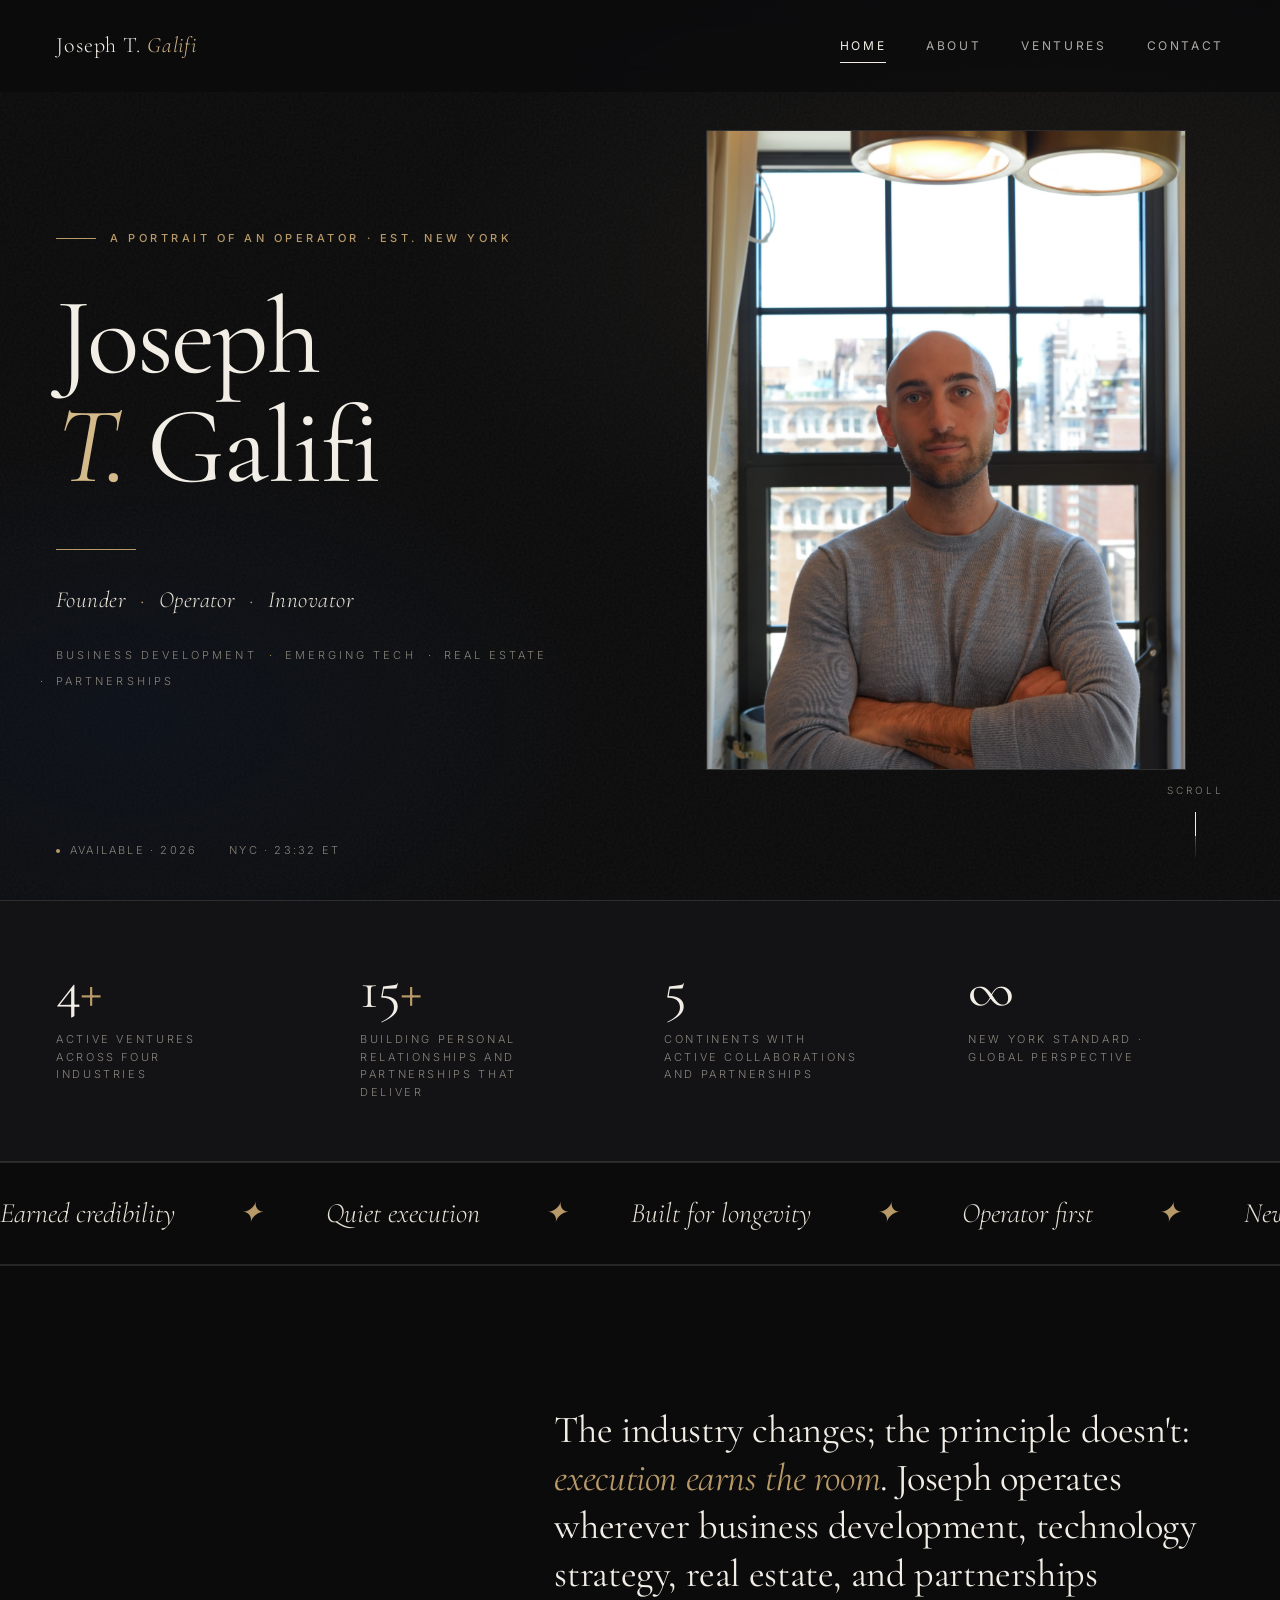
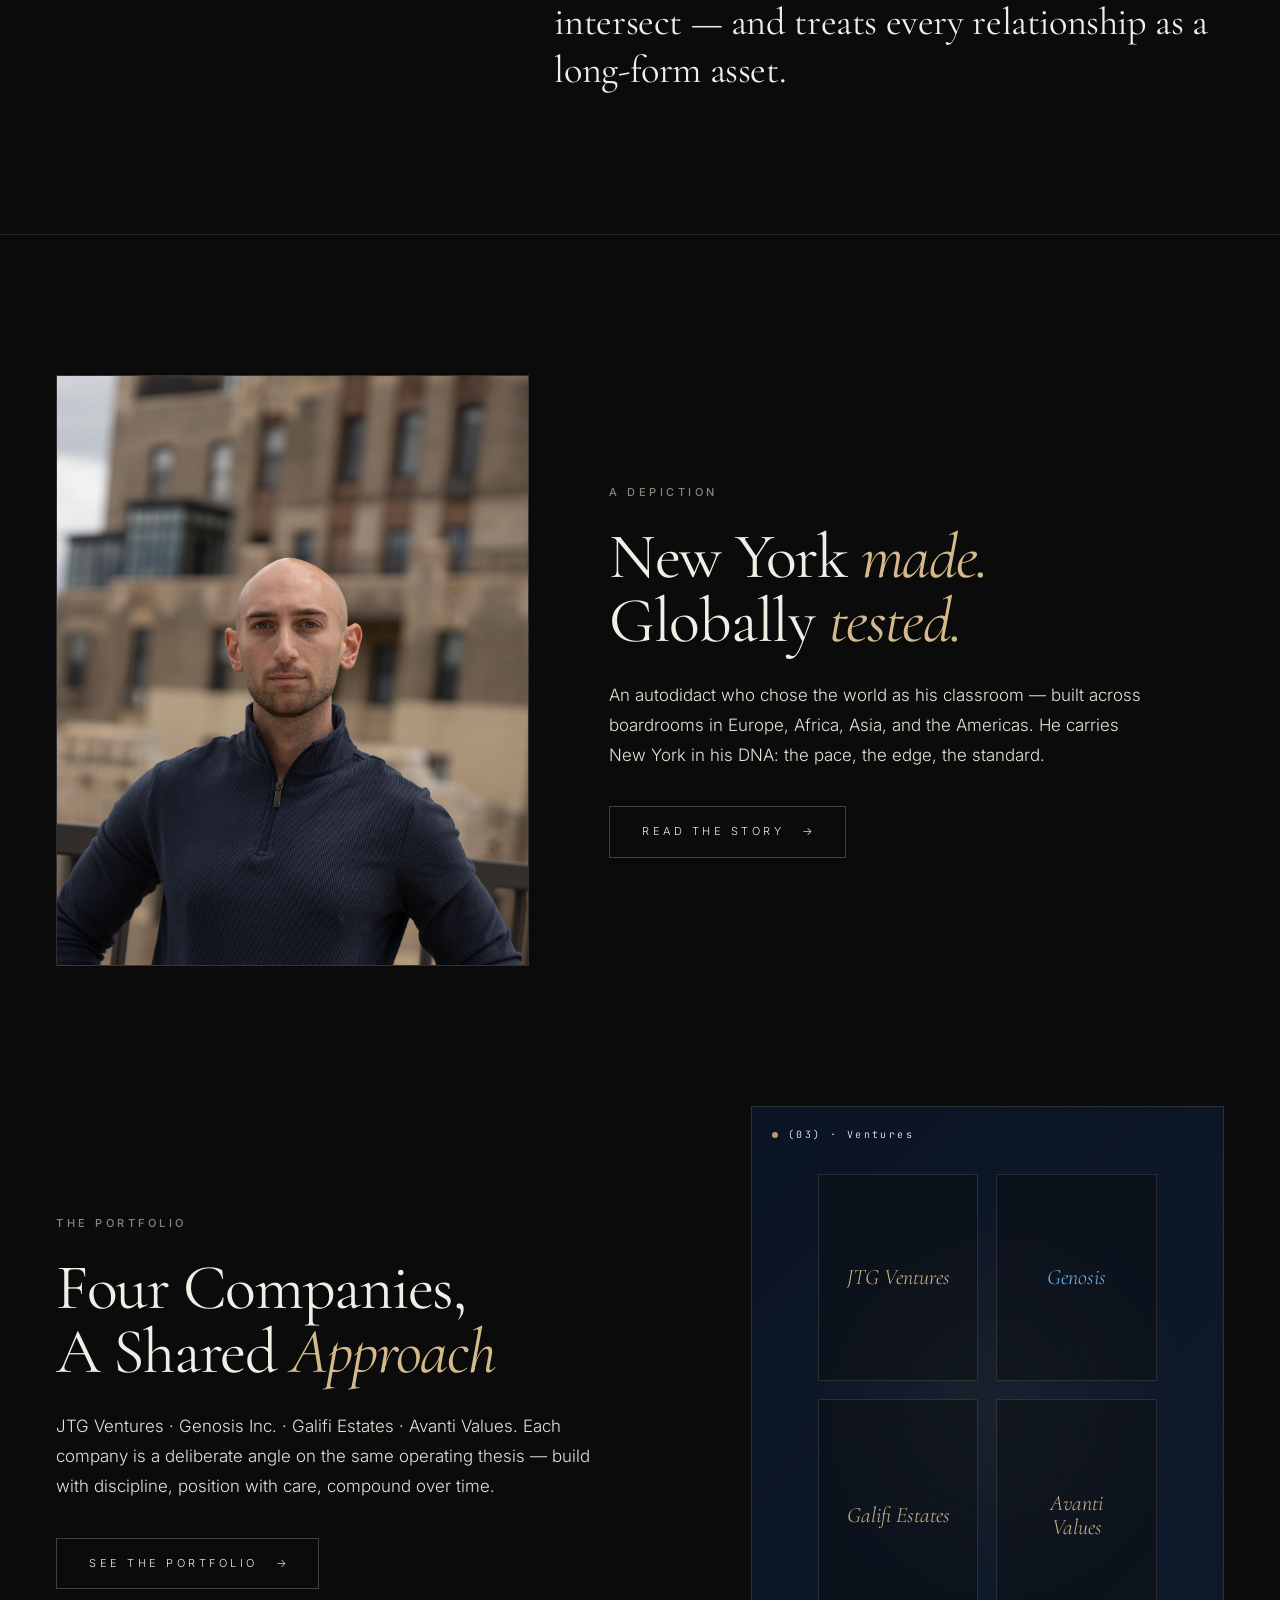
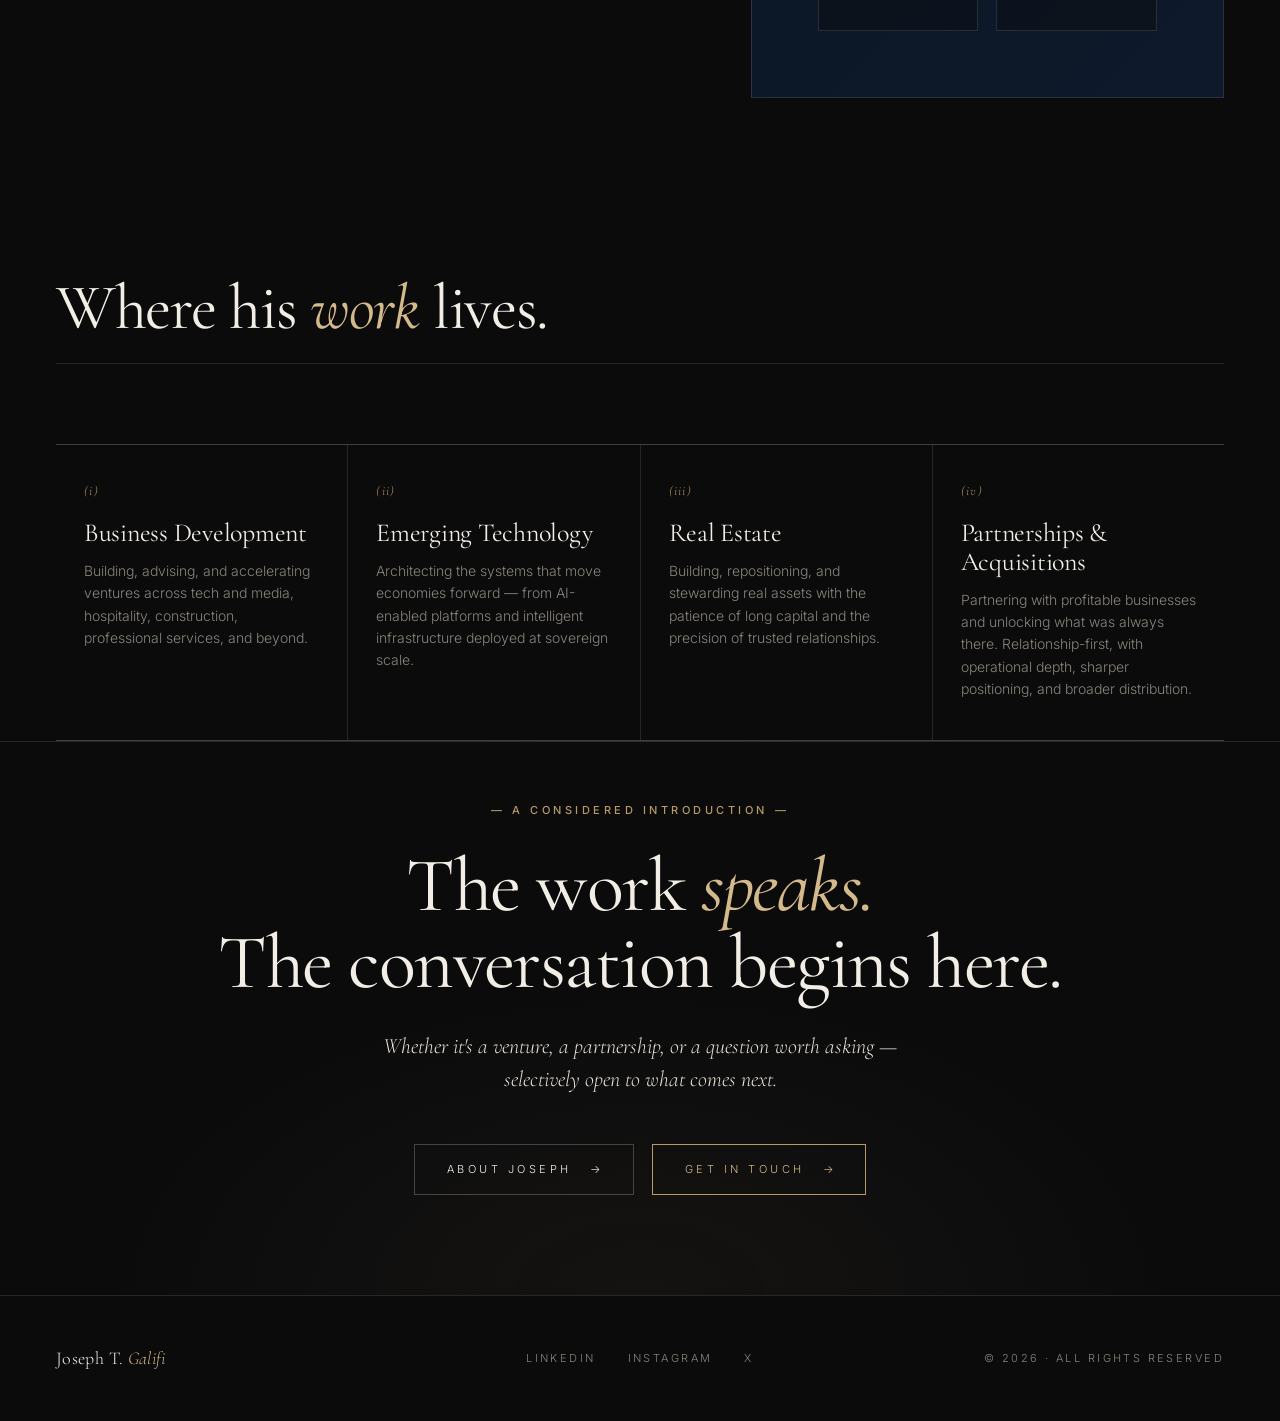
==== commit 2ac22b61: "Add files via upload" ====
--- a/index.html
+++ b/index.html
@@ -10,7 +10,7 @@
   <link rel="preconnect" href="https://fonts.gstatic.com" crossorigin>
   <link href="https://fonts.googleapis.com/css2?family=Cormorant+Garamond:ital,wght@0,300;0,400;0,500;0,600;1,300;1,400;1,500&family=Inter:wght@200;300;400;500;600&family=JetBrains+Mono:wght@300;400&display=swap" rel="stylesheet">
 
-  <link rel="stylesheet" href="styles.css?v=28">
+  <link rel="stylesheet" href="styles.css?v=30">
 </head>
 <body>
   <nav class="nav">
@@ -49,16 +49,13 @@
           <span>Business Development</span>
           <span>Emerging Tech</span>
           <span>Real Estate</span>
-          <span>Acquisitions</span>
+          <span>Partnerships</span>
         </div>
       </div>
 
       <div class="hero-right reveal reveal-slow reveal-d2 in">
         <div class="portrait-frame">
           <img src="assets/joseph-hero.png" alt="Joseph T. Galifi" class="portrait-image">
-          <div class="portrait-coords">
-            <span class="small">New York · NY</span>
-          </div>
         </div>
       </div>
 
@@ -116,14 +113,13 @@
     <section class="manifesto">
       <div class="manifesto-eyebrow reveal in"></div>
       <div class="manifesto-text reveal reveal-d1 in">
-        Built across <span class="italic">four industries</span>, on a single principle: <span class="accent">execution earns the room</span>. Joseph operates where business development, emerging technology, real estate, and acquisitions intersect — and treats every relationship as a long-form asset.
+        The industry changes; the principle doesn't: <span class="accent">execution earns the room</span>. Joseph operates wherever business development, technology strategy, real estate, and partnerships intersect — and treats every relationship as a long-form asset.
       </div>
     </section>
 
     <section class="home-preview">
       <div class="home-preview-row">
         <div class="preview-visual about-vis reveal reveal-slow in">
-          <div class="index"><span class="dot"></span>(02) · About</div>
           <img src="assets/joseph-depiction.png" alt="Joseph T. Galifi" class="preview-photo">
         </div>
         <div class="preview-content">
@@ -197,8 +193,8 @@
         </div>
         <div class="capability">
           <div class="num">(iv)</div>
-          <h5>Acquisitions</h5>
-          <p>Acquiring profitable businesses and unlocking what was always there. Operational depth, sharper positioning, broader distribution.</p>
+          <h5>Partnerships &amp; Acquisitions</h5>
+          <p>Partnering with profitable businesses and unlocking what was always there. Relationship-first, with operational depth, sharper positioning, and broader distribution.</p>
         </div>
       </div>
     </section>
--- a/styles.css
+++ b/styles.css
@@ -587,8 +587,6 @@
 /* ===== VENTURES — THE COMPANIES (3D card table) ===== */
 .vtable {
   margin: 72px 0 56px;
-  perspective: 2200px;
-  perspective-origin: 50% 22%;
 }
 .vtable-head {
   display: flex;
@@ -621,7 +619,6 @@
   display: grid;
   grid-template-columns: repeat(4, 1fr);
   gap: 22px;
-  transform-style: preserve-3d;
 }
 .vtable-card {
   display: flex;
@@ -632,15 +629,12 @@
   border-radius: 4px;
   position: relative;
   overflow: hidden;
-  transform: rotateX(14deg) translateZ(0);
-  transform-origin: center 90%;
-  transform-style: preserve-3d;
   box-shadow:
-    0 50px 70px -30px rgba(0, 0, 0, 0.85),
-    0 18px 30px -18px rgba(0, 0, 0, 0.7),
+    0 24px 40px -28px rgba(0, 0, 0, 0.7),
     inset 0 1px 0 rgba(242, 238, 230, 0.06);
-  transition: transform 0.7s var(--ease), box-shadow 0.7s var(--ease), border-color 0.7s var(--ease);
+  transition: transform 0.45s var(--ease), box-shadow 0.45s var(--ease), border-color 0.45s var(--ease);
   cursor: pointer;
+  text-decoration: none;
 }
 .vtable-card::after {
   /* table sheen */
@@ -651,11 +645,10 @@
   pointer-events: none;
 }
 .vtable-card:hover {
-  transform: rotateX(2deg) translateY(-14px) translateZ(40px);
+  transform: translateY(-8px);
   border-color: rgba(184, 153, 104, 0.5);
   box-shadow:
-    0 80px 110px -36px rgba(0, 0, 0, 0.9),
-    0 30px 50px -20px rgba(0, 0, 0, 0.75),
+    0 40px 60px -30px rgba(0, 0, 0, 0.85),
     inset 0 1px 0 rgba(242, 238, 230, 0.1);
 }
 
@@ -793,7 +786,6 @@
   .vintro-title { font-size: 48px; margin-bottom: 40px; }
   .vintro-lead { grid-template-columns: 1fr; gap: 24px; }
   .vtable {
-    perspective: none;
     margin-top: 40px;
   }
   .vtable-head { margin-bottom: 40px; flex-wrap: wrap; }
@@ -1049,6 +1041,16 @@
 .contact-submit:hover span { color: var(--ink); }
 .contact-submit.sent { border-color: var(--brass); color: var(--brass); }
 .contact-submit.sent::before { background: transparent; }
+.contact-submit:disabled { opacity: 0.55; cursor: progress; }
+.contact-error {
+  margin-top: 18px;
+  font-family: var(--mono);
+  font-size: 11px;
+  letter-spacing: 0.06em;
+  line-height: 1.6;
+  color: #d98b7a;
+  max-width: 440px;
+}
 
 .contact-side {
   display: flex; flex-direction: column; gap: 48px;
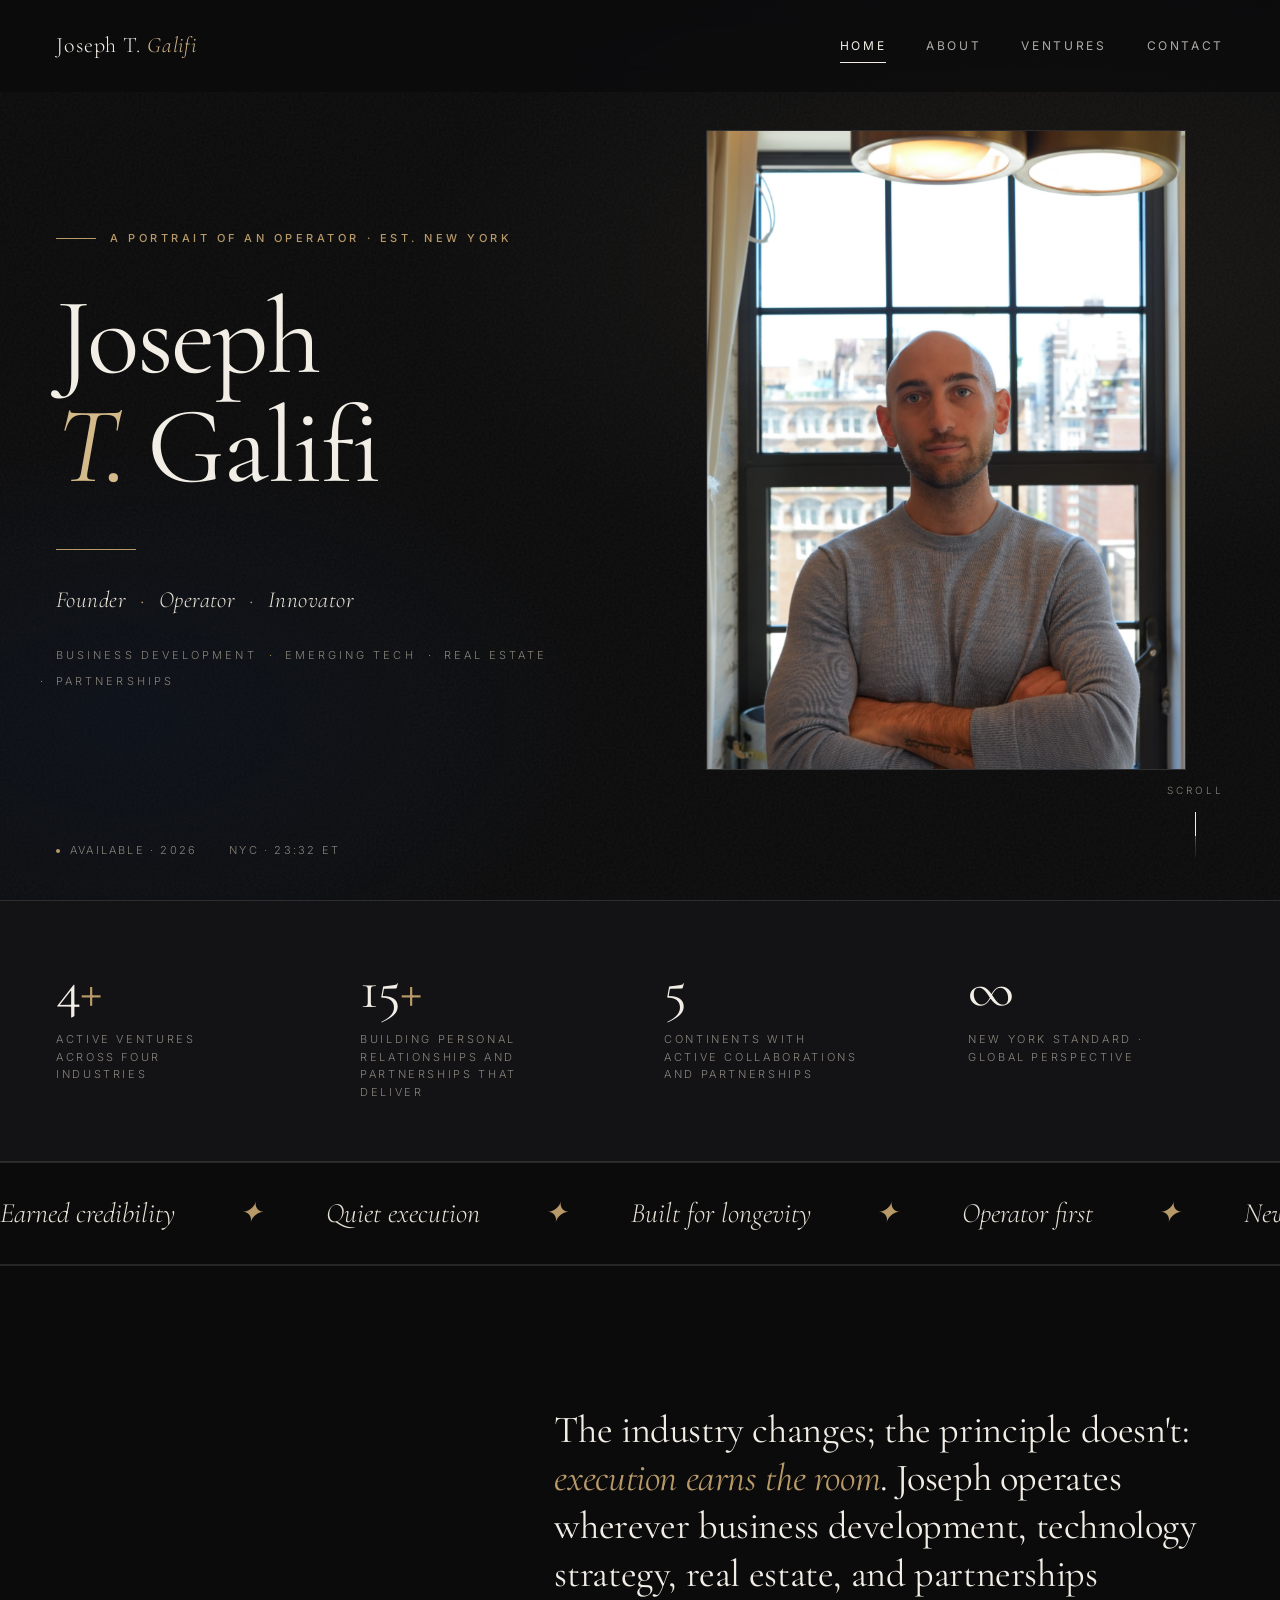
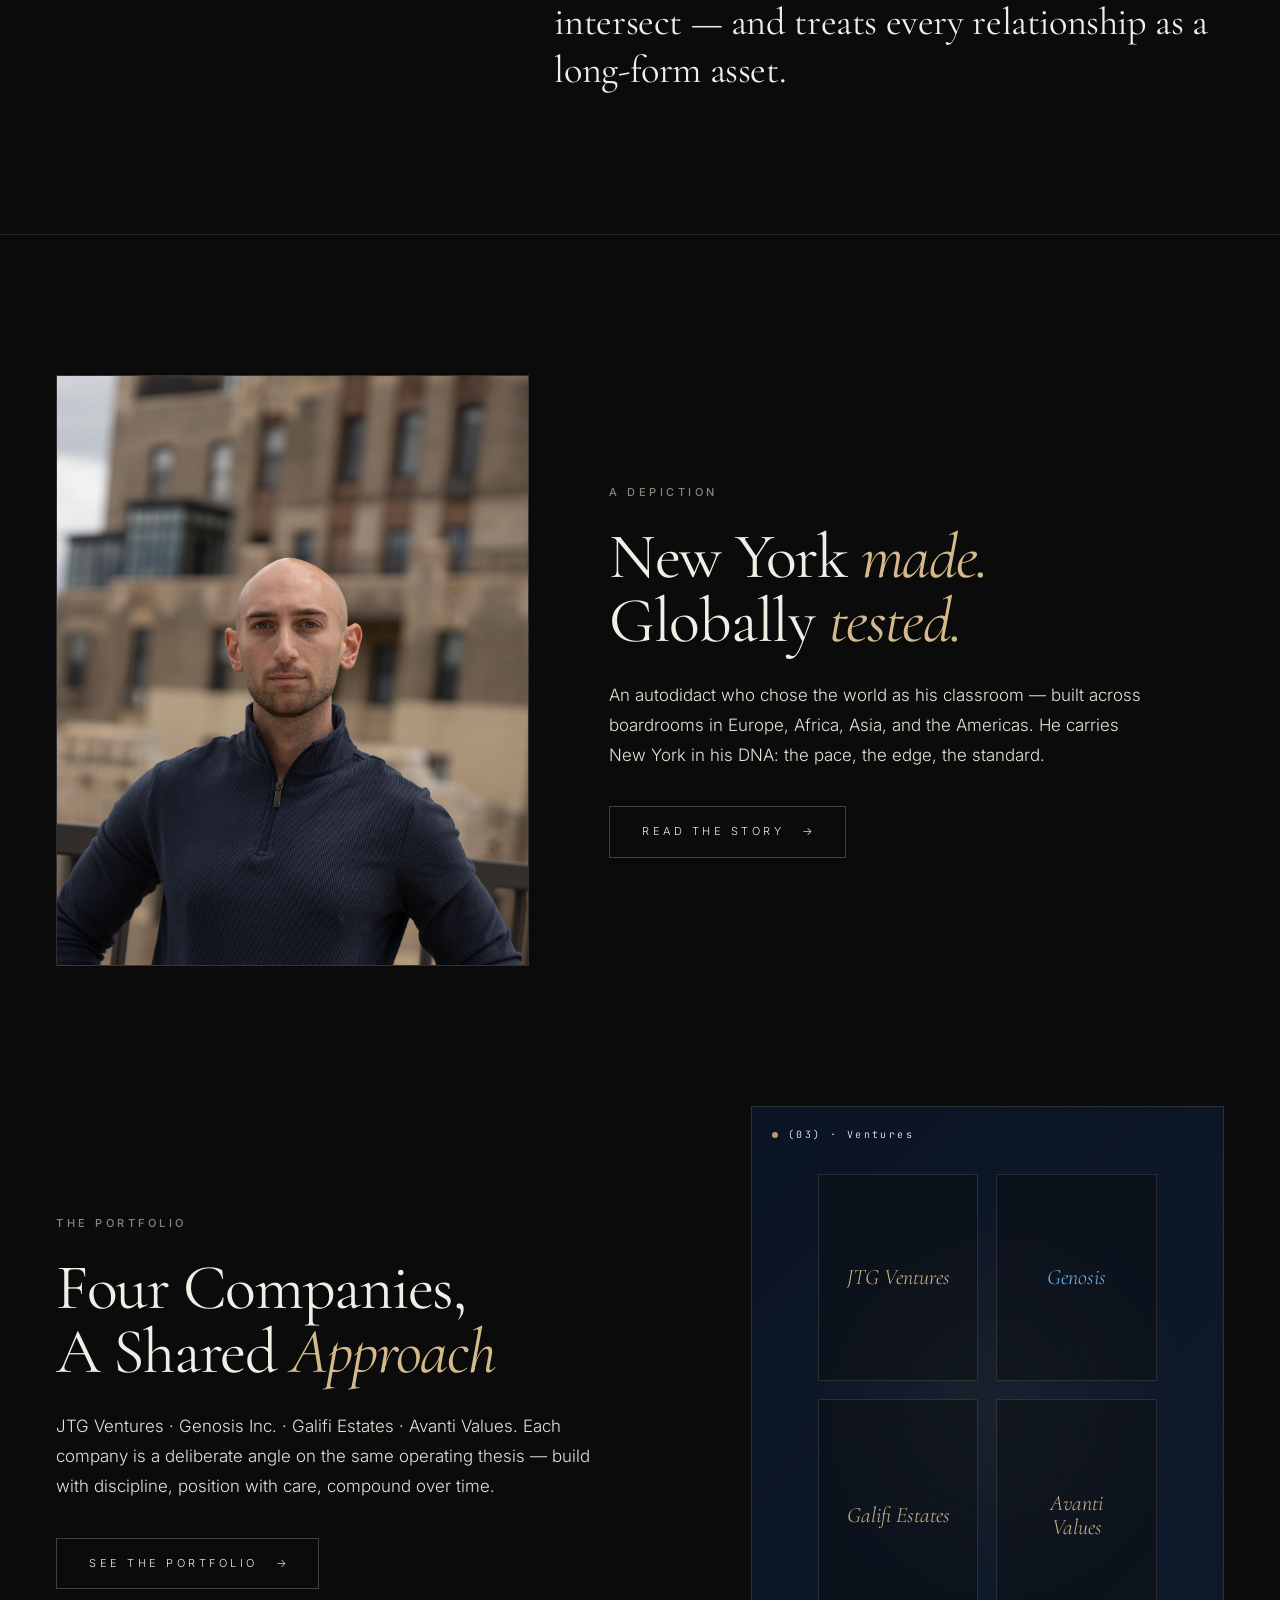
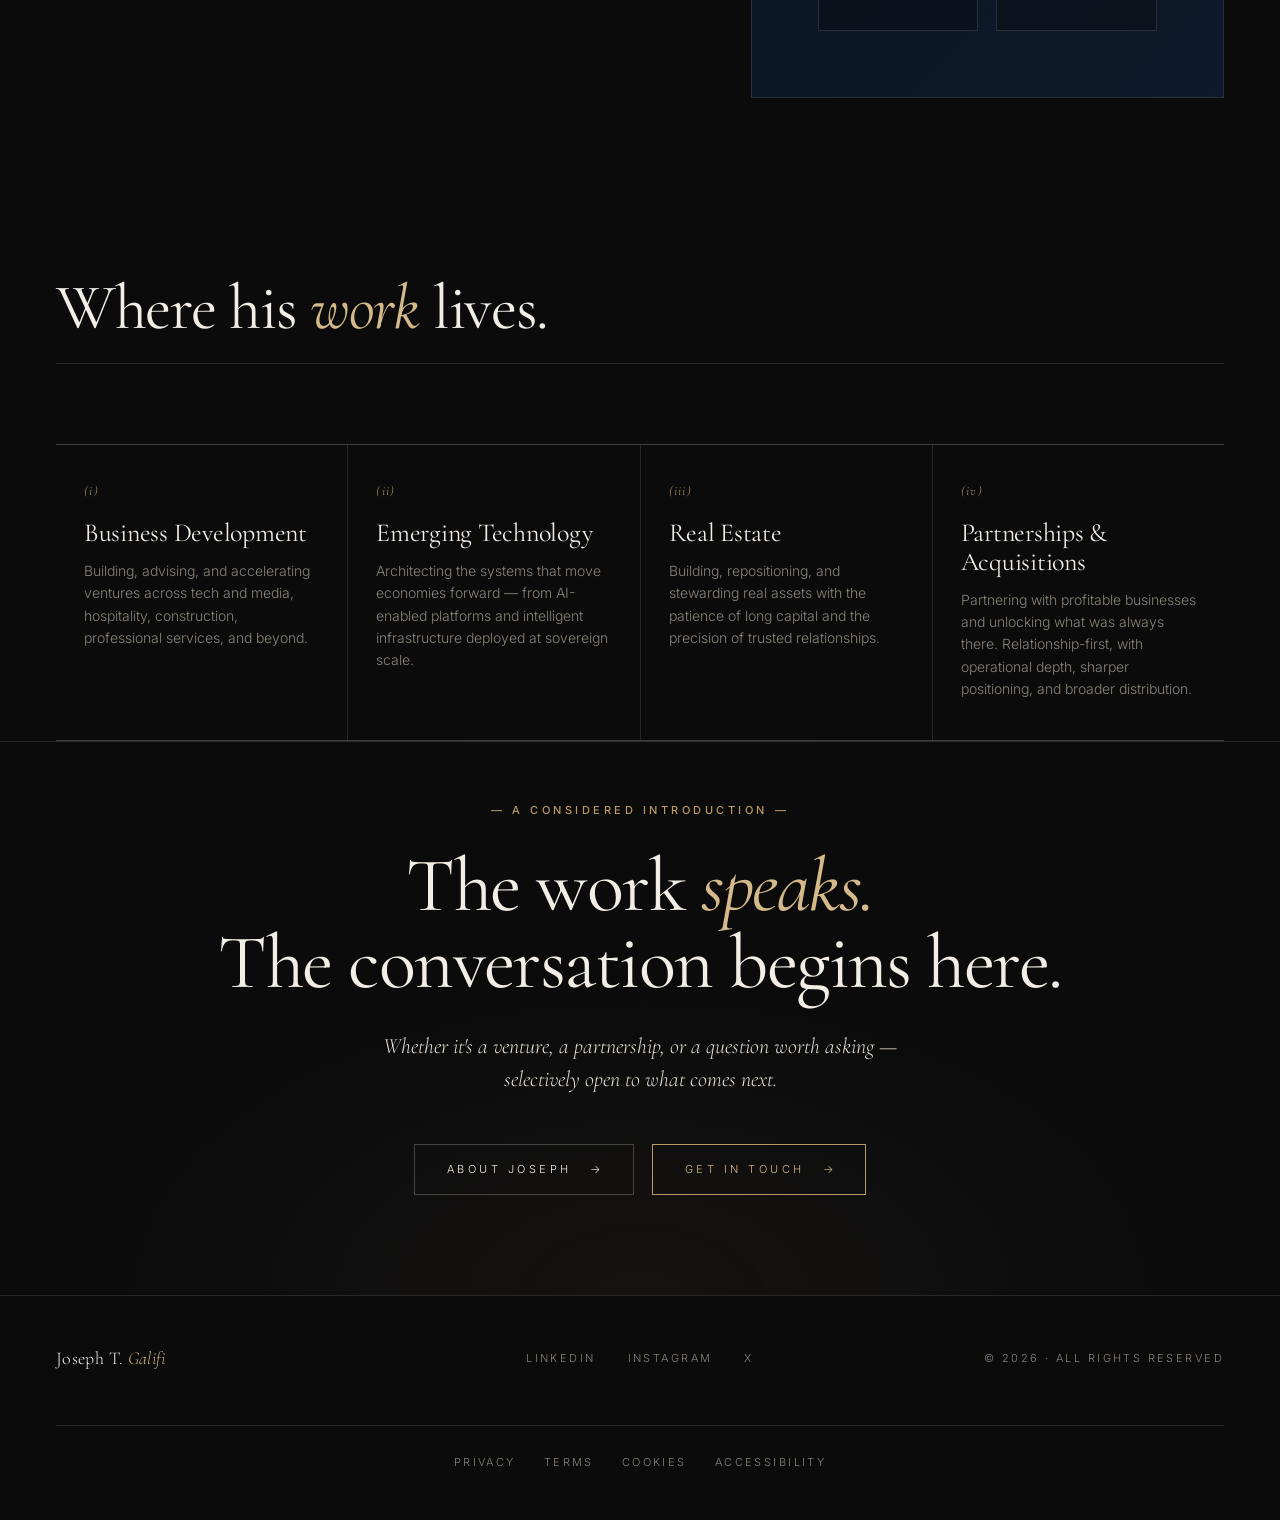
==== commit 6100f712: "Add files via upload" ====
--- a/index.html
+++ b/index.html
@@ -10,7 +10,7 @@
   <link rel="preconnect" href="https://fonts.gstatic.com" crossorigin>
   <link href="https://fonts.googleapis.com/css2?family=Cormorant+Garamond:ital,wght@0,300;0,400;0,500;0,600;1,300;1,400;1,500&family=Inter:wght@200;300;400;500;600&family=JetBrains+Mono:wght@300;400&display=swap" rel="stylesheet">
 
-  <link rel="stylesheet" href="styles.css?v=30">
+  <link rel="stylesheet" href="styles.css?v=31">
 </head>
 <body>
   <nav class="nav">
@@ -223,11 +223,17 @@
   <footer class="footer">
     <a class="footer-mark" href="index.html">Joseph T. <span>Galifi</span></a>
     <div class="footer-social">
-      <a href="#" aria-label="LinkedIn">LinkedIn</a>
-      <a href="#" aria-label="Instagram">Instagram</a>
-      <a href="#" aria-label="X">X</a>
+      <a href="https://www.linkedin.com/in/joseph-galifi" target="_blank" rel="noopener noreferrer" aria-label="LinkedIn">LinkedIn</a>
+      <a href="https://www.instagram.com/josephgalifi/" target="_blank" rel="noopener noreferrer" aria-label="Instagram">Instagram</a>
+      <a href="https://x.com/joegalifi" target="_blank" rel="noopener noreferrer" aria-label="X">X</a>
     </div>
     <div class="footer-copyright">© 2026 · All Rights Reserved</div>
+    <div class="footer-legal">
+      <a href="privacy.html">Privacy</a>
+      <a href="terms.html">Terms</a>
+      <a href="cookies.html">Cookies</a>
+      <a href="accessibility.html">Accessibility</a>
+    </div>
   </footer>
 
   <script src="app.js"></script>
--- a/styles.css
+++ b/styles.css
@@ -1108,6 +1108,74 @@
 }
 .footer-social a:hover { color: var(--brass-soft); }
 .footer-copyright { text-align: right; }
+.footer-legal {
+  grid-column: 1 / -1;
+  display: flex;
+  flex-wrap: wrap;
+  gap: 28px;
+  justify-content: center;
+  margin-top: 28px;
+  padding-top: 28px;
+  border-top: 1px solid var(--hairline);
+}
+.footer-legal a {
+  font-size: 11px;
+  letter-spacing: 0.22em;
+  text-transform: uppercase;
+  color: var(--muted);
+  transition: color 0.3s var(--ease);
+}
+.footer-legal a:hover { color: var(--brass-soft); }
+
+/* ===== LEGAL / PROSE PAGES ===== */
+.legal {
+  max-width: 820px;
+  margin: 0 auto;
+  padding: 0 0 40px;
+}
+.legal-updated {
+  font-family: var(--mono);
+  font-size: 11px;
+  letter-spacing: 0.18em;
+  text-transform: uppercase;
+  color: var(--brass);
+  margin-bottom: 56px;
+}
+.legal-intro {
+  font-family: var(--serif);
+  font-size: clamp(20px, 2vw, 26px);
+  font-style: italic;
+  line-height: 1.5;
+  color: var(--ivory-soft);
+  margin-bottom: 56px;
+  padding-bottom: 56px;
+  border-bottom: 1px solid var(--hairline);
+}
+.legal-block { margin-bottom: 40px; }
+.legal-block h3 {
+  font-family: var(--serif);
+  font-weight: 400;
+  font-size: clamp(24px, 2.4vw, 32px);
+  letter-spacing: -0.01em;
+  color: var(--ivory);
+  margin-bottom: 16px;
+}
+.legal-block p {
+  font-size: 16px;
+  line-height: 1.8;
+  color: var(--ivory-soft);
+  font-weight: 300;
+  max-width: 720px;
+}
+.legal-block p a {
+  color: var(--brass-soft);
+  background: linear-gradient(currentColor, currentColor) bottom left / 0 1px no-repeat;
+  transition: background-size 0.4s var(--ease);
+}
+.legal-block p a:hover { background-size: 100% 1px; }
+@media (max-width: 980px) {
+  .legal { padding-left: 0; padding-right: 0; }
+}
 
 /* ===== REVEAL ANIMS ===== */
 .reveal {
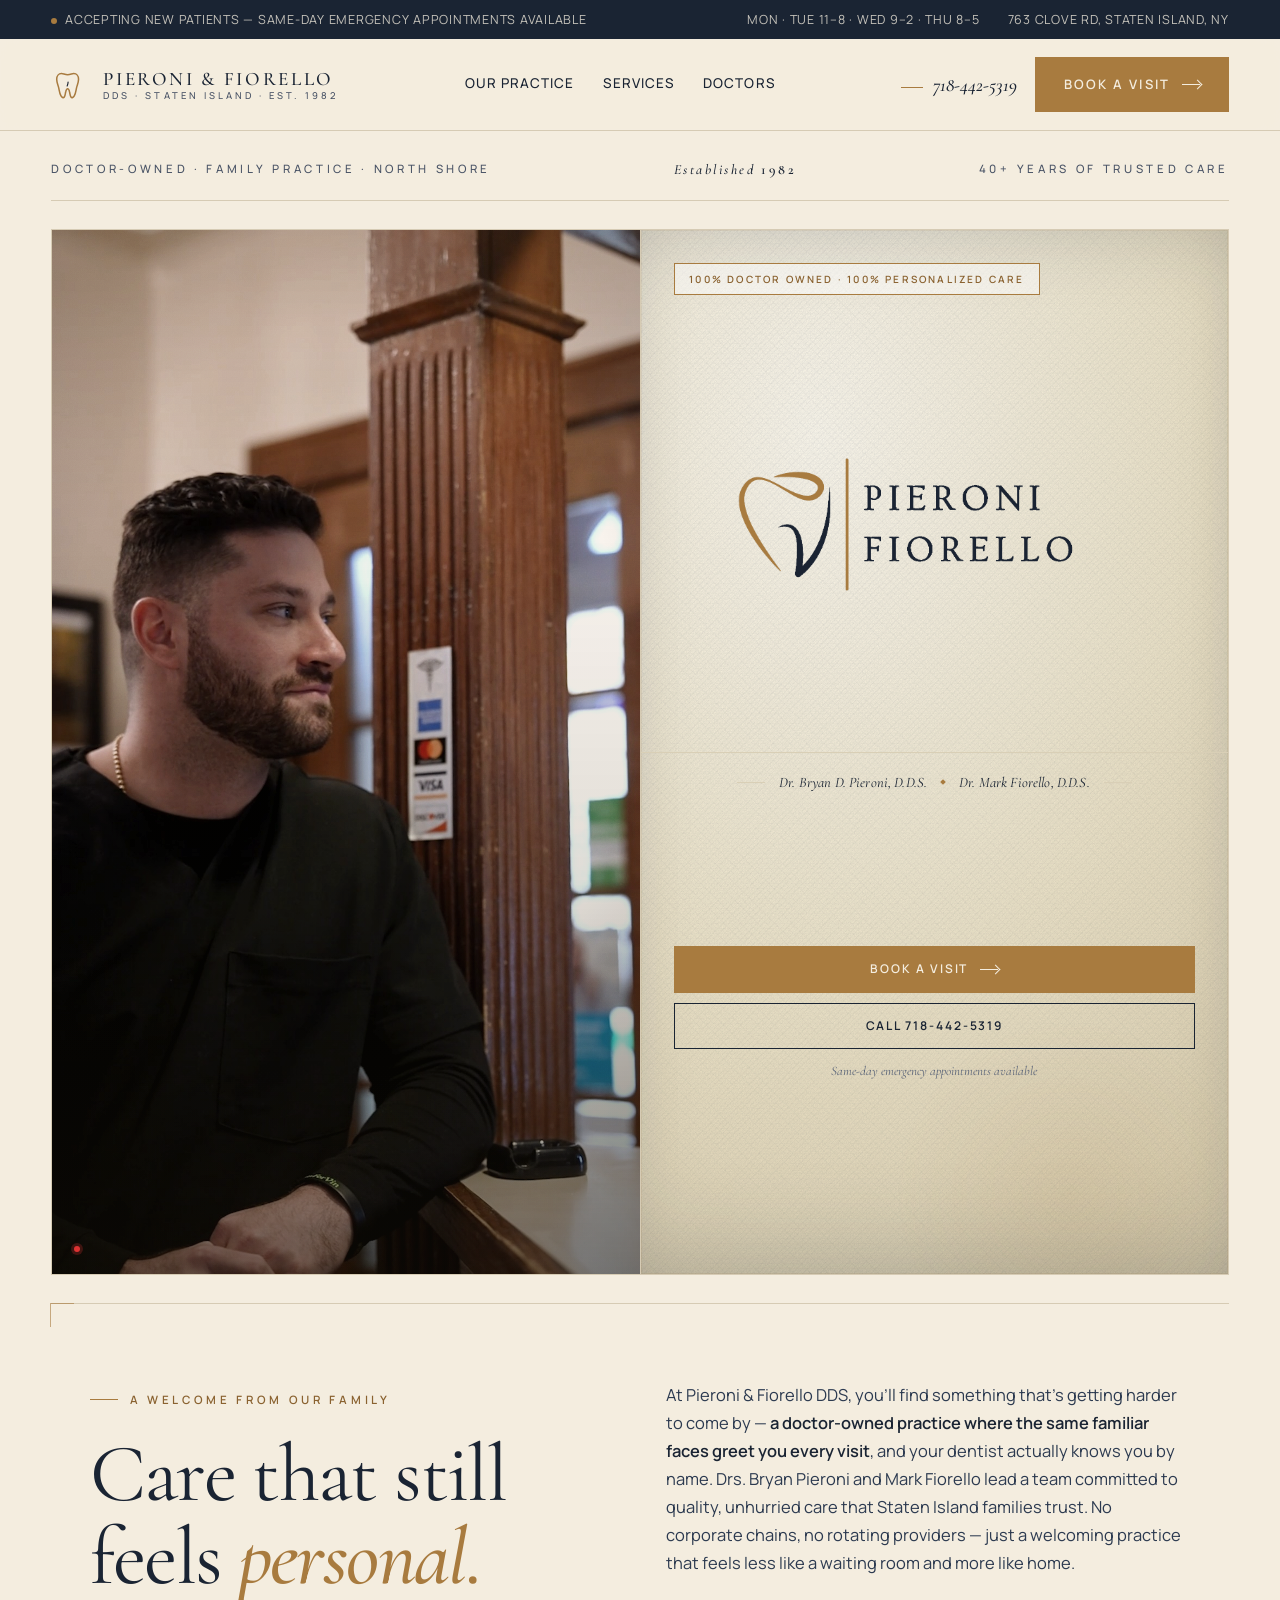
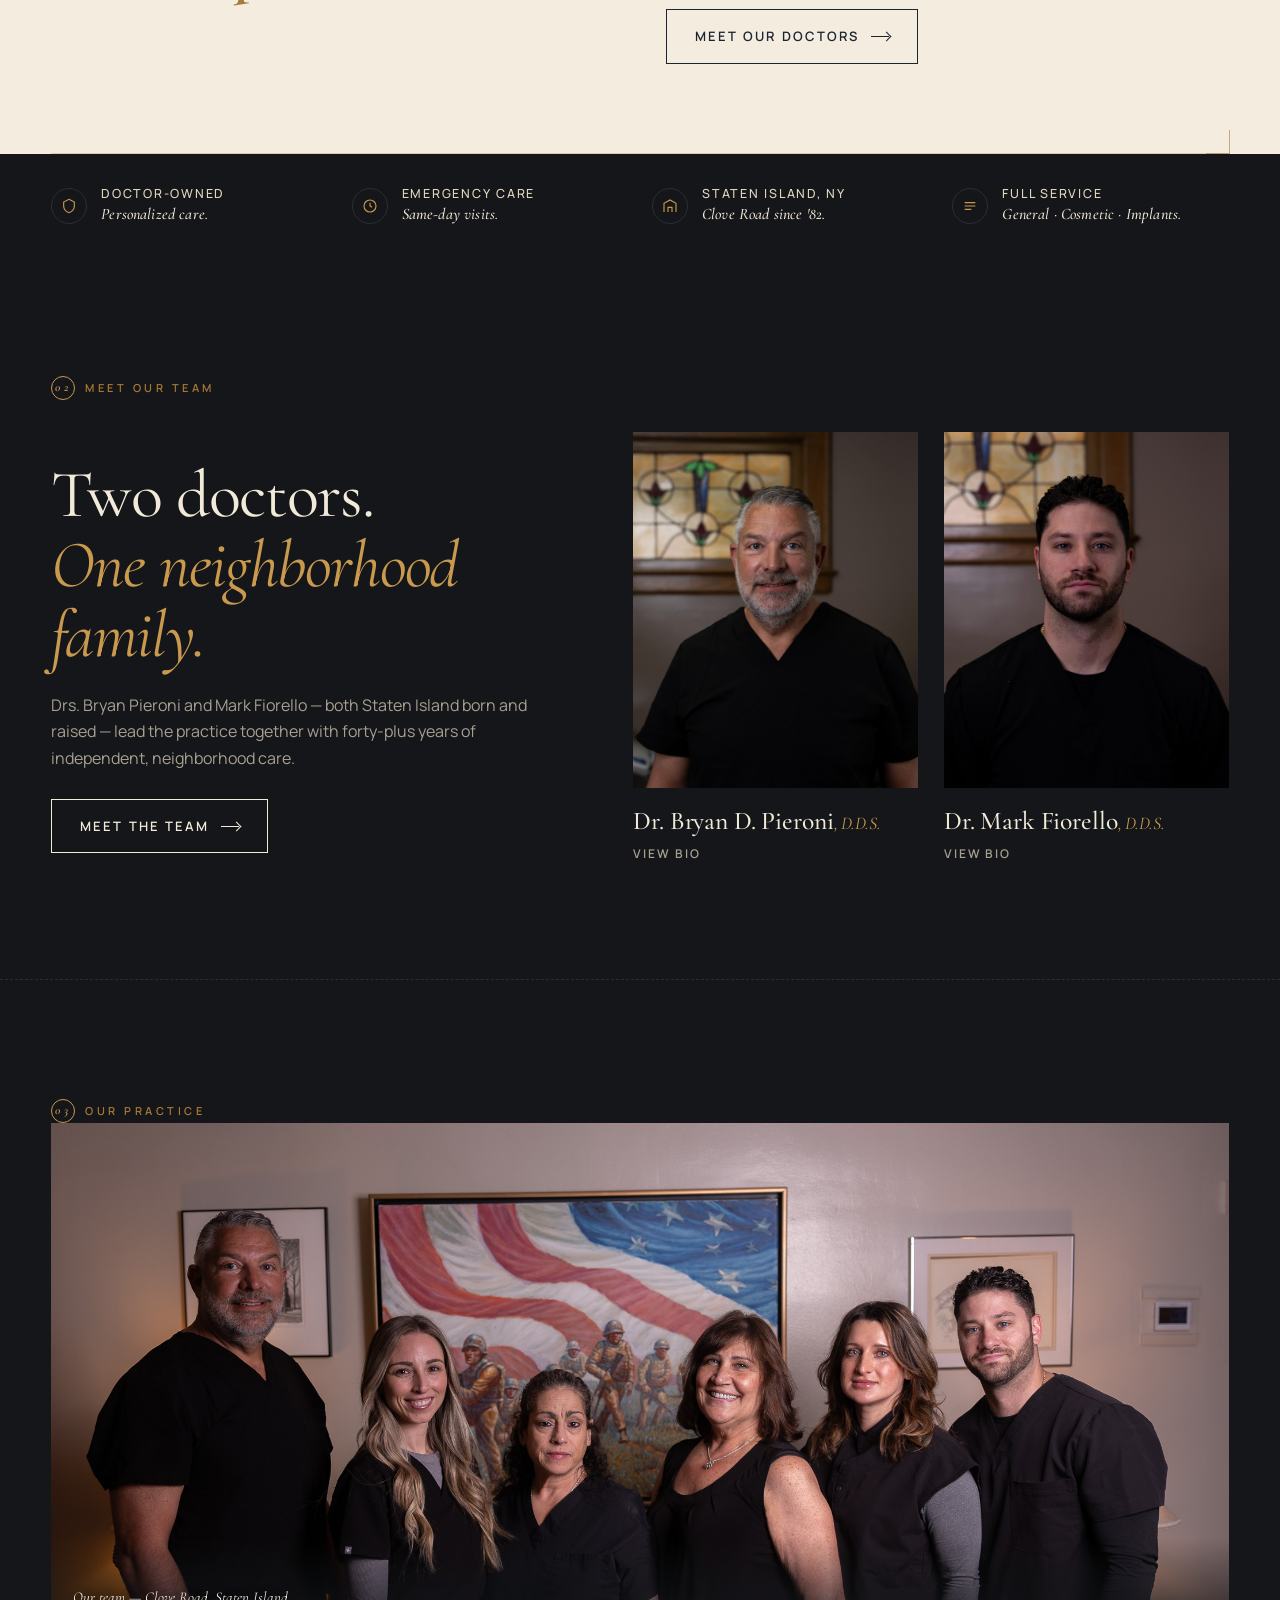
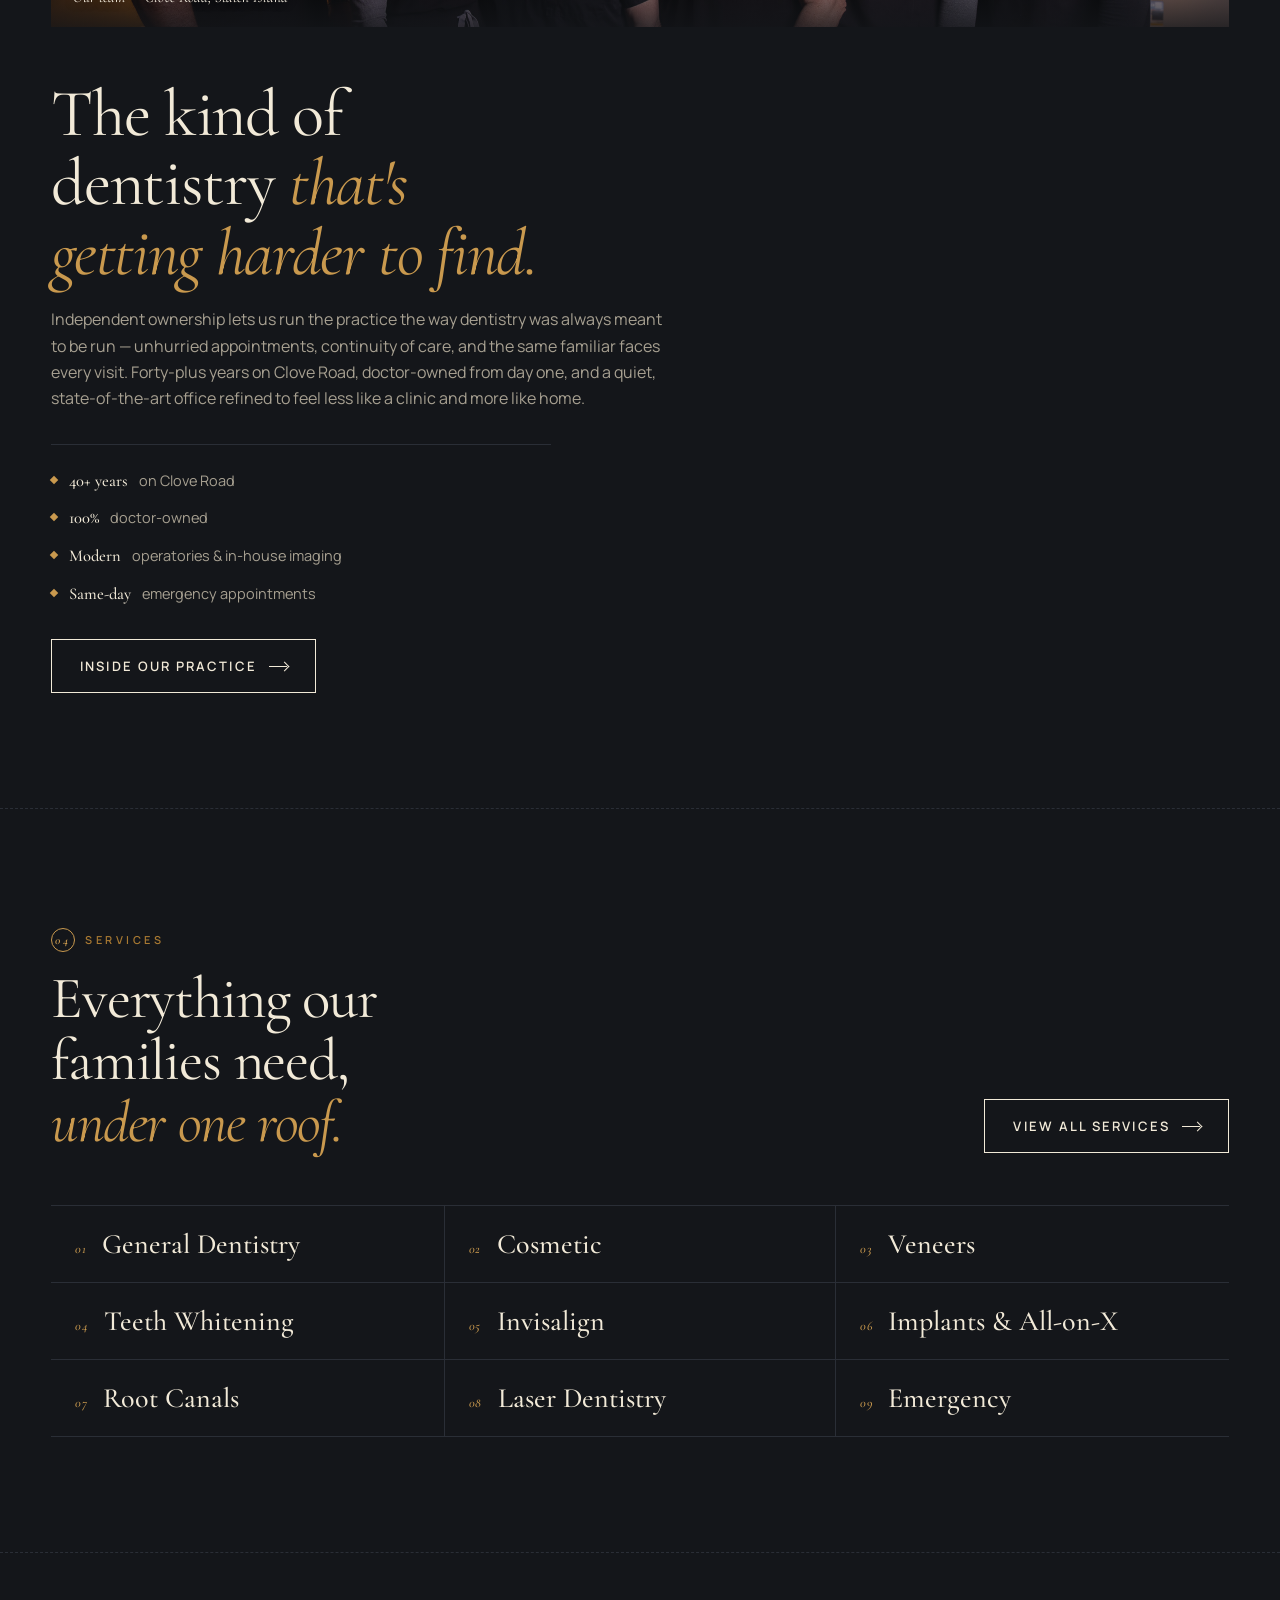
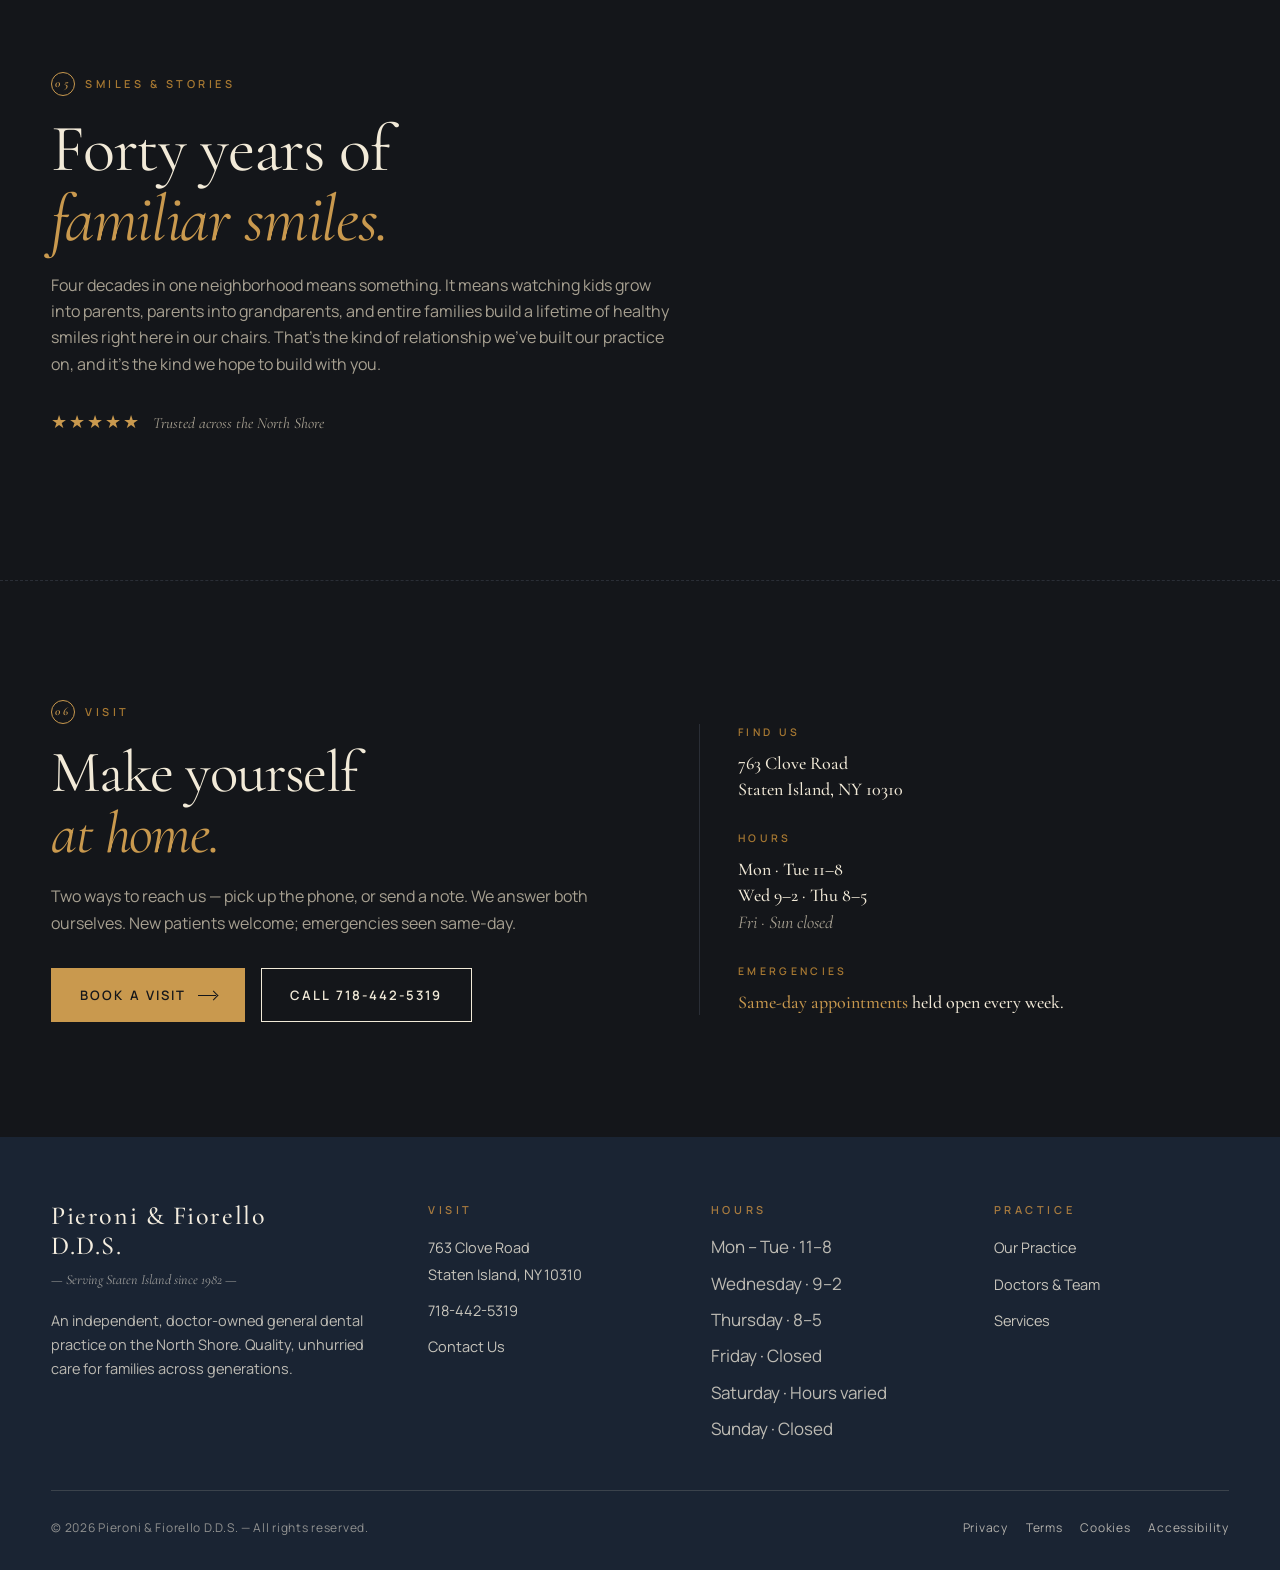
==== commit 1148a31c: "Add files via upload" ====
--- a/index.html
+++ b/index.html
@@ -1,241 +1,365 @@
-<!DOCTYPE html>
+<!doctype html>
 <html lang="en">
 <head>
-  <meta charset="UTF-8">
-  <meta name="viewport" content="width=device-width, initial-scale=1.0">
-  <title>Joseph T. Galifi — Founder · Operator · Innovator</title>
-  <meta name="description" content="The personal site of Joseph T. Galifi — New York-born businessman, founder, and operator building across business development, technology, real estate, and acquisitions.">
-
-  <link rel="preconnect" href="https://fonts.googleapis.com">
-  <link rel="preconnect" href="https://fonts.gstatic.com" crossorigin>
-  <link href="https://fonts.googleapis.com/css2?family=Cormorant+Garamond:ital,wght@0,300;0,400;0,500;0,600;1,300;1,400;1,500&family=Inter:wght@200;300;400;500;600&family=JetBrains+Mono:wght@300;400&display=swap" rel="stylesheet">
-
-  <link rel="stylesheet" href="styles.css?v=31">
+<meta charset="utf-8" />
+<meta name="viewport" content="width=device-width,initial-scale=1" />
+<title>Pieroni & Fiorello DDS — Staten Island Family Dentistry</title>
+<meta name="description" content="Pieroni & Fiorello D.D.S. — an independent, doctor-owned family dental practice on Clove Road, Staten Island since 1982. General, cosmetic, implants, Invisalign & emergency care." />
+<link rel="canonical" href="https://clovelakedental.com/" />
+
+<link rel="preconnect" href="https://fonts.googleapis.com" />
+<link rel="preconnect" href="https://fonts.gstatic.com" crossorigin />
+<link href="https://fonts.googleapis.com/css2?family=Cormorant+Garamond:ital,wght@0,400;0,500;0,600;0,700;1,400;1,500&family=Libre+Caslon+Text:ital,wght@0,400;0,700;1,400&family=Manrope:wght@300;400;500;600;700&family=Outfit:wght@300;400;500;600;700&display=swap" rel="stylesheet" />
+
+<link rel="stylesheet" href="assets/site.css" />
 </head>
-<body>
-  <nav class="nav">
-    <a class="nav-mark" href="index.html">Joseph T. <span>Galifi</span></a>
-    <div class="nav-links">
-      <a class="active" href="index.html">Home</a>
-      <a href="about.html">About</a>
-      <a href="work.html">Ventures</a>
-      <a href="contact.html">Contact</a>
-    </div>
-  </nav>
-
-  <main class="page-wrap page-home">
-    <section class="hero" id="home" data-screen-label="01 Home">
-      <div class="hero-gradient"></div>
-      <div class="hero-grain"></div>
-
-      <div class="hero-left reveal in">
-        <div class="hero-eyebrow reveal reveal-fast in">
-          <span class="line"></span>
-          <span class="eyebrow">A Portrait of an Operator · Est. New York</span>
-        </div>
-
-        <h1 class="hero-name">
-          <span class="stack">Joseph</span>
-          <span class="stack"><span class="italic">T.</span> Galifi</span>
+<body data-palette="warmcream" data-serif="cormorant" data-sans="manrope" data-ornaments="on">
+
+<!-- ============ TOP STRIP ============ -->
+<div class="topstrip">
+  <div class="topstrip-inner">
+    <div><span class="dot"></span>Accepting new patients — same-day emergency appointments available</div>
+    <div class="meta">
+      <a href="visit.html">Mon · Tue 11–8 &middot; Wed 9–2 &middot; Thu 8–5</a>
+      <a href="https://www.google.com/maps/search/?api=1&amp;query=763+Clove+Road+Staten+Island+NY+10310" target="_blank" rel="noopener noreferrer">763 Clove Rd, Staten Island, NY</a>
+    </div>
+  </div>
+</div>
+
+<!-- ============ HEADER ============ -->
+<header class="site">
+  <div class="header-inner">
+    <a class="brandmark" href="index.html">
+      <div class="mk">
+        <svg viewBox="0 0 40 40" fill="none" xmlns="http://www.w3.org/2000/svg" aria-hidden="true">
+          <path d="M11 9c-3 0-5 2.5-5 6 0 3 1.2 5.5 2 8.5.7 2.6.8 6 2.5 9 1 1.7 2.5 2.5 3.5 1.2 1-1.3 1-3.7 1.5-5.5.4-1.7 1-3.2 2-3.2s1.6 1.5 2 3.2c.5 1.8.5 4.2 1.5 5.5s2.5.5 3.5-1.2c1.7-3 1.8-6.4 2.5-9 .8-3 2-5.5 2-8.5 0-3.5-2-6-5-6-2 0-3.5 1.2-6.5 1.2S13 9 11 9z" stroke="var(--accent)" stroke-width="1.6"/>
+          <path d="M18 18c0 1.5-.5 3-1 4" stroke="var(--ink)" stroke-width="1.2" stroke-linecap="round"/>
+        </svg>
+      </div>
+      <div class="wordmark">
+        <span>Pieroni &amp; Fiorello</span>
+        <small>DDS · Staten Island · Est. 1982</small>
+      </div>
+    </a>
+    <nav class="primary" aria-label="Primary">
+      <a href="practice.html">Our Practice</a>
+      <a href="services.html">Services</a>
+      <a href="doctors.html">Doctors</a>
+    </nav>
+    <div class="header-cta">
+      <a class="phone-link" href="tel:+17184425319">718-442-5319</a>
+      <a class="btn btn-primary" href="visit.html">Book a Visit <span class="arrow"></span></a>
+    </div>
+  </div>
+</header>
+
+<!-- ============ SECTION 1 — HERO ============ -->
+<section class="hero" id="hero" aria-label="Welcome">
+  <div class="hero-eyebrow">
+    <div>Doctor-Owned · Family Practice · North Shore</div>
+    <div class="est"><i>Established</i> <b>1982</b></div>
+    <div>40+ Years of Trusted Care</div>
+  </div>
+
+  <div class="hero-top">
+
+    <!-- LEFT: looping office video — self-hosted H.264 MP4, standard HTML5 tag -->
+    <figure class="hero-video" aria-label="Office reel">
+      <video
+        src="assets/hero.mp4"
+        poster="assets/hero-poster.jpg"
+        autoplay muted loop playsinline preload="auto"
+        aria-label="A look inside the Pieroni &amp; Fiorello office">
+      </video>
+      <figcaption class="corner-mark" hidden></figcaption>
+    </figure>
+
+    <!-- RIGHT: logo card + primary CTA — split into two equal stacked subsections -->
+    <div class="hero-logo split">
+      <!-- TOP HALF: badge + logo + doctor credentials -->
+      <div class="hero-logo-top">
+        <span class="badge">100% Doctor Owned · 100% Personalized Care</span>
+
+        <div class="logo-wrap">
+          <img class="logo-paper" src="assets/logo-ink-gold.png" alt="Pieroni &amp; Fiorello DDS" />
+          <img class="logo-onvideo" src="assets/logo-cream-gold.png" alt="" aria-hidden="true" />
+        </div>
+
+        <div class="credentials">
+          <span>Dr. Bryan D. Pieroni, D.D.S.</span>
+          <span class="sep"></span>
+          <span>Dr. Mark Fiorello, D.D.S.</span>
+        </div>
+      </div>
+
+      <!-- BOTTOM HALF: CTAs -->
+      <div class="hero-logo-bottom">
+        <div class="cta-row">
+          <a class="btn btn-primary" href="visit.html">Book a Visit <span class="arrow"></span></a>
+          <a class="btn btn-on-dark" href="tel:+17184425319">Call 718-442-5319</a>
+          <div class="note">Same-day emergency appointments available</div>
+        </div>
+      </div>
+    </div>
+  </div>
+
+  <!-- BOTTOM: cohesive welcome row -->
+  <div class="hero-bottom">
+    <div class="grid">
+      <div>
+        <div class="hero-eyebrow-sub">A welcome from our family</div>
+        <h1 class="hero-headline">
+          Care that still feels <em>personal.</em>
         </h1>
-
-        <div class="hero-rule reveal reveal-slow reveal-d3 in"></div>
-
-        <p class="hero-tagline reveal reveal-d3 in">
-          Founder<span class="sep">·</span>Operator<span class="sep">·</span>Innovator
+      </div>
+      <div>
+        <p class="hero-body">
+          <span class="lift">At</span> Pieroni &amp; Fiorello DDS, you'll find something that's getting harder to come by — <strong>a doctor-owned practice where the same familiar faces greet you every visit</strong>, and your dentist actually knows you by name. Drs. Bryan Pieroni and Mark Fiorello lead a team committed to quality, unhurried care that Staten Island families trust. No corporate chains, no rotating providers — just a welcoming practice that feels less like a waiting room and more like home.
         </p>
-
-        <div class="hero-roles reveal reveal-d4 in">
-          <span>Business Development</span>
-          <span>Emerging Tech</span>
-          <span>Real Estate</span>
-          <span>Partnerships</span>
-        </div>
-      </div>
-
-      <div class="hero-right reveal reveal-slow reveal-d2 in">
-        <div class="portrait-frame">
-          <img src="assets/joseph-hero.png" alt="Joseph T. Galifi" class="portrait-image">
-        </div>
-      </div>
-
-      <div class="hero-meta">
-        <span><span class="dot"></span>Available · 2026</span>
-        <span id="nyc-clock">NYC · --:-- ET</span>
-      </div>
-
-      <div class="hero-scroll">
-        <div>Scroll</div>
-        <div class="hero-scroll-line"></div>
-      </div>
-    </section>
-
-    <div class="intro-strip">
-      <div class="intro-stat reveal in" style="transition-delay:0s">
-        <div class="num">4<span class="plus">+</span></div>
-        <div class="label">Active ventures across four industries</div>
-      </div>
-      <div class="intro-stat reveal in" style="transition-delay:0.1s">
-        <div class="num">15<span class="plus">+</span></div>
-        <div class="label">Building personal relationships and partnerships that deliver</div>
-      </div>
-      <div class="intro-stat reveal in" style="transition-delay:0.2s">
-        <div class="num">5<span class="plus"></span></div>
-        <div class="label">Continents with active collaborations and partnerships</div>
-      </div>
-      <div class="intro-stat reveal in" style="transition-delay:0.3s">
-        <div class="num">∞<span class="plus"></span></div>
-        <div class="label">New York standard · global perspective</div>
-      </div>
-    </div>
-
-    <div class="marquee">
-      <div class="marquee-track">
-        <span class="marquee-item">Earned credibility<span class="dot">✦</span></span>
-        <span class="marquee-item">Quiet execution<span class="dot">✦</span></span>
-        <span class="marquee-item">Built for longevity<span class="dot">✦</span></span>
-        <span class="marquee-item">Operator first<span class="dot">✦</span></span>
-        <span class="marquee-item">New York standard<span class="dot">✦</span></span>
-        <span class="marquee-item">Global perspective<span class="dot">✦</span></span>
-        <span class="marquee-item">No shortcuts<span class="dot">✦</span></span>
-        <span class="marquee-item">Compounding relationships<span class="dot">✦</span></span>
-        <span class="marquee-item">Earned credibility<span class="dot">✦</span></span>
-        <span class="marquee-item">Quiet execution<span class="dot">✦</span></span>
-        <span class="marquee-item">Built for longevity<span class="dot">✦</span></span>
-        <span class="marquee-item">Operator first<span class="dot">✦</span></span>
-        <span class="marquee-item">New York standard<span class="dot">✦</span></span>
-        <span class="marquee-item">Global perspective<span class="dot">✦</span></span>
-        <span class="marquee-item">No shortcuts<span class="dot">✦</span></span>
-        <span class="marquee-item">Compounding relationships<span class="dot">✦</span></span>
-      </div>
-    </div>
-
-    <section class="manifesto">
-      <div class="manifesto-eyebrow reveal in"></div>
-      <div class="manifesto-text reveal reveal-d1 in">
-        The industry changes; the principle doesn't: <span class="accent">execution earns the room</span>. Joseph operates wherever business development, technology strategy, real estate, and partnerships intersect — and treats every relationship as a long-form asset.
-      </div>
-    </section>
-
-    <section class="home-preview">
-      <div class="home-preview-row">
-        <div class="preview-visual about-vis reveal reveal-slow in">
-          <img src="assets/joseph-depiction.png" alt="Joseph T. Galifi" class="preview-photo">
-        </div>
-        <div class="preview-content">
-          <div class="preview-eyebrow reveal in">
-            <span class="eyebrow eyebrow-muted">A Depiction</span>
-          </div>
-          <h3 class="preview-title reveal reveal-d1 in">
-            New York <span class="italic">made.</span><br>Globally <span class="italic">tested.</span>
-          </h3>
-          <p class="preview-body reveal reveal-d2 in">
-            An autodidact who chose the world as his classroom — built across boardrooms in Europe, Africa, Asia, and the Americas. He carries New York in his DNA: the pace, the edge, the standard.
-          </p>
-          <a class="preview-cta reveal reveal-d3 in" href="about.html">
-            <span>Read the story</span>
-            <span class="arrow">→</span>
-          </a>
-        </div>
-      </div>
-    </section>
-
-    <section class="home-preview">
-      <div class="home-preview-row reverse">
-        <div class="preview-content">
-          <div class="preview-eyebrow reveal in">
-            <span class="eyebrow eyebrow-muted">The Portfolio</span>
-          </div>
-          <h3 class="preview-title reveal reveal-d1 in">
-            Four Companies,<br>A Shared <span class="italic">Approach</span>
-          </h3>
-          <p class="preview-body reveal reveal-d2 in">
-            JTG Ventures · Genosis Inc. · Galifi Estates · Avanti Values. Each company is a deliberate angle on the same operating thesis — build with discipline, position with care, compound over time.
-          </p>
-          <a class="preview-cta reveal reveal-d3 in" href="work.html">
-            <span>See the portfolio</span>
-            <span class="arrow">→</span>
-          </a>
-        </div>
-        <div class="preview-visual ventures-vis reveal reveal-slow in">
-          <div class="index"><span class="dot"></span>(03) · Ventures</div>
-          <div class="grid-logos">
-            <div class="cell">JTG Ventures</div>
-            <div class="cell" style="color:#6FB6FF">Genosis</div>
-            <div class="cell">Galifi Estates</div>
-            <div class="cell">Avanti Values</div>
-          </div>
-        </div>
-      </div>
-    </section>
-
-    <section class="capabilities">
-      <div class="capabilities-head">
-        <h3 class="reveal reveal-slow in">
-          Where his <span class="italic">work</span> lives.
-        </h3>
-      </div>
-      <div class="capabilities-grid reveal in">
-        <div class="capability">
-          <div class="num">(i)</div>
-          <h5>Business Development</h5>
-          <p>Building, advising, and accelerating ventures across tech and media, hospitality, construction, professional services, and beyond.</p>
-        </div>
-        <div class="capability">
-          <div class="num">(ii)</div>
-          <h5>Emerging Technology</h5>
-          <p>Architecting the systems that move economies forward — from AI-enabled platforms and intelligent infrastructure deployed at sovereign scale.</p>
-        </div>
-        <div class="capability">
-          <div class="num">(iii)</div>
-          <h5>Real Estate</h5>
-          <p>Building, repositioning, and stewarding real assets with the patience of long capital and the precision of trusted relationships.</p>
-        </div>
-        <div class="capability">
-          <div class="num">(iv)</div>
-          <h5>Partnerships &amp; Acquisitions</h5>
-          <p>Partnering with profitable businesses and unlocking what was always there. Relationship-first, with operational depth, sharper positioning, and broader distribution.</p>
-        </div>
-      </div>
-    </section>
-
-    <section class="cta-band">
-      <div class="eyebrow reveal in">— A Considered Introduction —</div>
-      <h3 class="reveal reveal-d1 in">
-        The work <span class="italic">speaks.</span><br>The conversation begins here.
-      </h3>
-      <p class="reveal reveal-d2 in">
-        Whether it's a venture, a partnership, or a question worth asking — selectively open to what comes next.
+        <div class="hero-cta-row">
+          <a class="btn btn-ghost" href="doctors.html">Meet Our Doctors <span class="arrow"></span></a>
+        </div>
+      </div>
+    </div>
+  </div>
+</section>
+
+<!-- ============ TRUST STRIP + SECTIONS 2–6 (CHARCOAL ZONE) ============ -->
+<div class="dark-zone" data-palette="charcoal">
+
+<!-- ============ TRUST STRIP ============ -->
+<div class="trust-strip" aria-label="At a glance">
+  <div class="trust-item">
+    <div class="ico">
+      <svg width="16" height="16" viewBox="0 0 24 24" fill="none" stroke="currentColor" stroke-width="1.7"><path d="M12 2l8 4v6c0 5-3.5 8.5-8 10-4.5-1.5-8-5-8-10V6l8-4z"/></svg>
+    </div>
+    <div class="lab">Doctor-Owned<b>Personalized care.</b></div>
+  </div>
+  <div class="trust-item">
+    <div class="ico">
+      <svg width="16" height="16" viewBox="0 0 24 24" fill="none" stroke="currentColor" stroke-width="1.7"><circle cx="12" cy="12" r="9"/><path d="M12 7v5l3 2"/></svg>
+    </div>
+    <div class="lab">Emergency Care<b>Same-day visits.</b></div>
+  </div>
+  <div class="trust-item">
+    <div class="ico">
+      <svg width="16" height="16" viewBox="0 0 24 24" fill="none" stroke="currentColor" stroke-width="1.7"><path d="M3 21V8l9-5 9 5v13"/><path d="M9 21v-7h6v7"/></svg>
+    </div>
+    <div class="lab">Staten Island, NY<b>Clove Road since '82.</b></div>
+  </div>
+  <div class="trust-item">
+    <div class="ico">
+      <svg width="16" height="16" viewBox="0 0 24 24" fill="none" stroke="currentColor" stroke-width="1.7"><path d="M4 7h16M4 12h16M4 17h10"/></svg>
+    </div>
+    <div class="lab">Full Service<b>General · Cosmetic · Implants.</b></div>
+  </div>
+</div>
+
+<!-- ============================================================
+     SECTION 2 — MEET OUR TEAM (HOMEPAGE TEASER → doctors.html)
+     ============================================================ -->
+<section class="scaffold doctors-teaser" id="about" aria-label="Team">
+  <div class="label"><span class="num">02</span>Meet Our Team</div>
+
+  <div class="teaser-row">
+    <div class="teaser-copy">
+      <h2>Two doctors. <em>One neighborhood family.</em></h2>
+      <p class="summary">
+        Drs. Bryan Pieroni and Mark Fiorello &mdash; both Staten Island born and raised &mdash;
+        lead the practice together with forty-plus years of independent, neighborhood care.
       </p>
-      <div class="cta-band-actions reveal reveal-d3 in">
-        <a class="preview-cta" href="about.html">
-          <span>About Joseph</span>
-          <span class="arrow">→</span>
-        </a>
-        <a class="preview-cta" href="contact.html" style="border-color:var(--brass);color:var(--brass-soft)">
-          <span>Get in touch</span>
-          <span class="arrow">→</span>
-        </a>
-      </div>
-    </section>
-  </main>
-
-  <footer class="footer">
-    <a class="footer-mark" href="index.html">Joseph T. <span>Galifi</span></a>
-    <div class="footer-social">
-      <a href="https://www.linkedin.com/in/joseph-galifi" target="_blank" rel="noopener noreferrer" aria-label="LinkedIn">LinkedIn</a>
-      <a href="https://www.instagram.com/josephgalifi/" target="_blank" rel="noopener noreferrer" aria-label="Instagram">Instagram</a>
-      <a href="https://x.com/joegalifi" target="_blank" rel="noopener noreferrer" aria-label="X">X</a>
-    </div>
-    <div class="footer-copyright">© 2026 · All Rights Reserved</div>
-    <div class="footer-legal">
+      <a class="btn btn-ghost" href="doctors.html">Meet The Team <span class="arrow"></span></a>
+    </div>
+
+    <div class="teaser-doctors">
+      <a class="teaser-doc" href="doctors.html#dr-pieroni">
+        <div class="teaser-portrait">
+          <img src="assets/dr-pieroni.jpg" alt="Dr. Bryan D. Pieroni, D.D.S." />
+        </div>
+        <div class="teaser-meta">
+          <div class="teaser-name">Dr. Bryan D. Pieroni<i>, D.D.S.</i></div>
+          <span class="teaser-link">View bio <span class="arrow"></span></span>
+        </div>
+      </a>
+      <a class="teaser-doc" href="doctors.html#dr-fiorello">
+        <div class="teaser-portrait">
+          <img src="assets/dr-fiorello.jpg" alt="Dr. Mark Fiorello, D.D.S." />
+        </div>
+        <div class="teaser-meta">
+          <div class="teaser-name">Dr. Mark Fiorello<i>, D.D.S.</i></div>
+          <span class="teaser-link">View bio <span class="arrow"></span></span>
+        </div>
+      </a>
+    </div>
+  </div>
+</section>
+
+<!-- ============================================================
+     SECTION 3 — OUR PRACTICE (HOMEPAGE TEASER → practice.html)
+     ============================================================ -->
+<section class="scaffold practice-teaser" id="mission" aria-label="Our Practice">
+  <div class="label"><span class="num">03</span>Our Practice</div>
+  <figure class="practice-photo">
+    <img src="assets/full-team.jpg" alt="The full Pieroni &amp; Fiorello team at the Clove Road office" />
+    <figcaption>Our team &mdash; Clove Road, Staten Island</figcaption>
+  </figure>
+  <div class="practice-teaser-grid">
+    <div>
+      <h2>The kind of dentistry <em>that's getting harder to find.</em></h2>
+      <p class="summary">
+        Independent ownership lets us run the practice the way dentistry was always
+        meant to be run &mdash; unhurried appointments, continuity of care, and the
+        same familiar faces every visit. Forty-plus years on Clove Road, doctor-owned
+        from day one, and a quiet, state-of-the-art office refined to feel less
+        like a clinic and more like home.
+      </p>
+      <ul class="quick-list">
+        <li><b>40+ years</b> on Clove Road</li>
+        <li><b>100%</b> doctor-owned</li>
+        <li><b>Modern</b> operatories &amp; in-house imaging</li>
+        <li><b>Same-day</b> emergency appointments</li>
+      </ul>
+      <a class="btn btn-ghost" href="practice.html">Inside Our Practice <span class="arrow"></span></a>
+    </div>
+  </div>
+</section>
+
+<!-- ============================================================
+     SECTION 4 — SERVICES (HOMEPAGE TEASER → services.html)
+     ============================================================ -->
+<section class="scaffold services-teaser" id="services" aria-label="Services">
+  <div class="label"><span class="num">04</span>Services</div>
+  <div class="services-teaser-head">
+    <h2>Everything our families need, <em>under one roof.</em></h2>
+    <a class="btn btn-ghost" href="services.html">View All Services <span class="arrow"></span></a>
+  </div>
+  <ul class="services-quick">
+    <li><a href="services.html#general"><span>01</span>General Dentistry</a></li>
+    <li><a href="services.html#cosmetic"><span>02</span>Cosmetic</a></li>
+    <li><a href="services.html#veneers"><span>03</span>Veneers</a></li>
+    <li><a href="services.html#whitening"><span>04</span>Teeth Whitening</a></li>
+    <li><a href="services.html#invisalign"><span>05</span>Invisalign</a></li>
+    <li><a href="services.html#implants"><span>06</span>Implants &amp; All-on-X</a></li>
+    <li><a href="services.html#root-canals"><span>07</span>Root Canals</a></li>
+    <li><a href="services.html#laser"><span>08</span>Laser Dentistry</a></li>
+    <li><a href="services.html#emergency"><span>09</span>Emergency</a></li>
+  </ul>
+</section>
+
+<!-- ============================================================
+     SECTION 5 — SMILES & STORIES (homepage testimonial teaser)
+     ============================================================ -->
+<section class="scaffold stories-teaser" id="testimonials" aria-label="Smiles & Stories">
+  <div class="label"><span class="num">05</span>Smiles &amp; Stories</div>
+  <div class="scaffold-grid">
+    <div>
+      <h2>Forty years of <em>familiar smiles.</em></h2>
+      <p class="summary">
+        Four decades in one neighborhood means something. It means watching kids grow into parents,
+        parents into grandparents, and entire families build a lifetime of healthy smiles right here
+        in our chairs. That's the kind of relationship we've built our practice on, and it's
+        the kind we hope to build with you.
+      </p>
+      <div class="stars-line">
+        <span class="row">&#9733;&#9733;&#9733;&#9733;&#9733;</span>
+        <span>Trusted across the North Shore</span>
+      </div>
+    </div>
+    <!-- PHOTO PLACEHOLDER (removed for now — drop a photo back in here as the
+         portfolio grows; restore the block below and the grid returns to 2-up):
+    <div>
+      <span class="reel-thumb">
+        <img src="assets/smile.jpg" alt="A patient's bright, healthy smile" />
+      </span>
+    </div>
+    -->
+  </div>
+</section>
+
+<!-- ============================================================
+     SECTION 6 — VISIT (HOMEPAGE TEASER → visit.html)
+     ============================================================ -->
+<section class="scaffold visit-teaser" id="contact" aria-label="Visit">
+  <div class="label"><span class="num">06</span>Visit</div>
+  <div class="visit-teaser-grid">
+    <div class="visit-teaser-copy">
+      <h2>Make yourself <em>at home.</em></h2>
+      <p class="summary">
+        Two ways to reach us &mdash; pick up the phone, or send a note. We answer
+        both ourselves. New patients welcome; emergencies seen same-day.
+      </p>
+      <div class="visit-teaser-actions">
+        <a class="btn btn-primary" href="visit.html">Book a Visit <span class="arrow"></span></a>
+        <a class="btn btn-ghost" href="tel:+17184425319">Call 718-442-5319</a>
+      </div>
+    </div>
+    <div class="visit-teaser-info">
+      <div class="vt-block">
+        <span class="vt-label">Find Us</span>
+        <p>763 Clove Road<br/>Staten Island, NY 10310</p>
+      </div>
+      <div class="vt-block">
+        <span class="vt-label">Hours</span>
+        <p>Mon &middot; Tue 11&ndash;8<br/>Wed 9&ndash;2 &middot; Thu 8&ndash;5<br/><i>Fri &middot; Sun closed</i></p>
+      </div>
+      <div class="vt-block">
+        <span class="vt-label">Emergencies</span>
+        <p><a href="tel:+17184425319">Same-day appointments</a> held open every week.</p>
+      </div>
+    </div>
+  </div>
+</section>
+
+</div>
+<!-- ============ /CHARCOAL ZONE ============ -->
+
+<!-- ============ FOOTER ============ -->
+<footer class="site">
+  <div class="footer-inner">
+    <div class="footer-brand">
+      <div class="name">Pieroni &amp; Fiorello<br/>D.D.S.</div>
+      <div class="since">— Serving Staten Island since 1982 —</div>
+      <p>An independent, doctor-owned general dental practice on the North Shore. Quality, unhurried care for families across generations.</p>
+    </div>
+    <div>
+      <h4>Visit</h4>
+      <ul>
+        <li><a href="https://www.google.com/maps/search/?api=1&amp;query=763+Clove+Road+Staten+Island+NY+10310" target="_blank" rel="noopener noreferrer">763 Clove Road<br/>Staten Island, NY 10310</a></li>
+        <li><a href="tel:+17184425319">718-442-5319</a></li>
+        <li><a href="visit.html#book">Contact Us</a></li>
+      </ul>
+    </div>
+    <div>
+      <h4>Hours</h4>
+      <ul>
+        <li>Mon – Tue · 11–8</li>
+        <li>Wednesday · 9–2</li>
+        <li>Thursday · 8–5</li>
+        <li>Friday · Closed</li>
+        <li>Saturday · Hours varied</li>
+        <li>Sunday · Closed</li>
+      </ul>
+    </div>
+    <div>
+      <h4>Practice</h4>
+      <ul>
+        <li><a href="practice.html">Our Practice</a></li>
+        <li><a href="doctors.html">Doctors &amp; Team</a></li>
+        <li><a href="services.html">Services</a></li>
+      </ul>
+    </div>
+  </div>
+  <div class="footer-bottom">
+    <span>© 2026 Pieroni &amp; Fiorello D.D.S. — All rights reserved.</span>
+    <nav class="footer-legal" aria-label="Legal">
       <a href="privacy.html">Privacy</a>
       <a href="terms.html">Terms</a>
       <a href="cookies.html">Cookies</a>
       <a href="accessibility.html">Accessibility</a>
-    </div>
-  </footer>
-
-  <script src="app.js"></script>
+    </nav>
+  </div>
+</footer>
+
+<script src="assets/nav.js"></script>
 </body>
 </html>
--- a/assets/site.css
+++ b/assets/site.css
@@ -0,0 +1,1773 @@
+:root {
+    /* ---- Warm Cream palette (default — brief's recommendation) ---- */
+    --bg: #F4EDDF;            /* warm cream */
+    --bg-sub: #EBE2D0;        /* deeper cream / paper */
+    --ink: #1A2433;           /* deep navy ink — primary */
+    --ink-2: #2C3A50;
+    --ink-soft: #4A5466;
+    --hairline: #D6CBB4;      /* warm rule line */
+    --accent: #A87B3F;        /* brass / refined gold */
+    --accent-deep: #8A6230;
+    --sage: #8C9B86;          /* dusty sage supporting */
+    --brand: #6B4FE0;         /* echo of logo purple, reserved */
+    --shadow: 28 36 51;       /* rgb of ink for soft shadows */
+
+    --serif: 'Cormorant Garamond', 'Libre Caslon Text', Georgia, serif;
+    --sans:  'Manrope', 'Outfit', system-ui, -apple-system, sans-serif;
+
+    --maxw: 1440px;
+    --pad-x: clamp(24px, 4vw, 64px);
+  }
+
+  /* ---- alt palettes (swapped via [data-palette]) ---- */
+  [data-palette="forest"] {
+    --bg: #F1EDE2;
+    --bg-sub: #E5DFCD;
+    --ink: #1F3328;
+    --ink-2: #2E4736;
+    --ink-soft: #4F6256;
+    --hairline: #CFC8B1;
+    --accent: #B08A4A;
+    --accent-deep: #8C6A33;
+    --sage: #7E9082;
+  }
+  [data-palette="bonenavy"] {
+    --bg: #EFEAE0;
+    --bg-sub: #E2DBCC;
+    --ink: #0F1B30;
+    --ink-2: #1E2C44;
+    --ink-soft: #475266;
+    --hairline: #CFC4AC;
+    --accent: #C2934A;
+    --accent-deep: #9A6F2F;
+    --sage: #8AA3A4;
+  }
+  [data-palette="charcoal"] {
+    --bg: #14161A;
+    --bg-sub: #1C1F25;
+    --ink: #F2EAD8;
+    --ink-2: #E1D7BF;
+    --ink-soft: #A7A091;
+    --hairline: #2A2E36;
+    --accent: #C9994E;
+    --accent-deep: #A87932;
+    --sage: #8AA38D;
+  }
+  /* ---- dark-zone: lets a subtree adopt the charcoal palette and apply its
+     own background + text colors without affecting body chrome (header/footer/topstrip) ---- */
+  .dark-zone {
+    background: var(--bg);
+    color: var(--ink);
+  }
+
+  /* ---- serif swaps ---- */
+  [data-serif="caslon"]   { --serif: 'Libre Caslon Text', Georgia, serif; }
+  [data-serif="cormorant"]{ --serif: 'Cormorant Garamond', Georgia, serif; }
+
+  /* ---- sans swaps ---- */
+  [data-sans="manrope"] { --sans: 'Manrope', system-ui, sans-serif; }
+  [data-sans="outfit"]  { --sans: 'Outfit',  system-ui, sans-serif; }
+
+  *, *::before, *::after { box-sizing: border-box; }
+  html, body { margin: 0; padding: 0; }
+  body {
+    font-family: var(--sans);
+    color: var(--ink);
+    background: var(--bg);
+    font-size: 17px;
+    line-height: 1.55;
+    -webkit-font-smoothing: antialiased;
+    text-rendering: optimizeLegibility;
+  }
+
+  ::selection { background: var(--ink); color: var(--bg); }
+
+  a { color: inherit; }
+
+  /* ---------- TOP CHROME ---------- */
+  .topstrip {
+    background: var(--ink);
+    color: var(--bg);
+    font-family: var(--sans);
+    font-size: 12.5px;
+    letter-spacing: 0.06em;
+    text-transform: uppercase;
+  }
+  .topstrip-inner {
+    max-width: var(--maxw);
+    margin: 0 auto;
+    padding: 10px var(--pad-x);
+    display: flex;
+    justify-content: space-between;
+    align-items: center;
+    gap: 24px;
+    color: rgba(244, 237, 223, 0.78);
+  }
+  .topstrip a { text-decoration: none; }
+  .topstrip a:hover { color: var(--accent); }
+  .topstrip .dot {
+    display: inline-block;
+    width: 6px; height: 6px; border-radius: 50%;
+    background: var(--accent);
+    margin-right: 8px;
+    vertical-align: middle;
+  }
+  .topstrip .meta { display: flex; gap: 28px; }
+
+  header.site {
+    position: sticky;
+    top: 0;
+    z-index: 50;
+    background: color-mix(in srgb, var(--bg) 92%, transparent);
+    backdrop-filter: saturate(140%) blur(10px);
+    -webkit-backdrop-filter: saturate(140%) blur(10px);
+    border-bottom: 1px solid var(--hairline);
+  }
+  .header-inner {
+    max-width: var(--maxw);
+    margin: 0 auto;
+    padding: 18px var(--pad-x);
+    display: grid;
+    grid-template-columns: auto 1fr auto;
+    align-items: center;
+    gap: 32px;
+  }
+  .brandmark {
+    display: flex;
+    align-items: center;
+    gap: 14px;
+    text-decoration: none;
+    color: var(--ink);
+  }
+  .brandmark .mk {
+    width: 38px; height: 38px;
+    display: grid; place-items: center;
+  }
+  .brandmark .mk svg { width: 100%; height: 100%; }
+  .brandmark .wordmark {
+    font-family: var(--serif);
+    font-weight: 500;
+    font-size: 19px;
+    letter-spacing: 0.14em;
+    line-height: 1;
+    text-transform: uppercase;
+    display: flex;
+    flex-direction: column;
+    gap: 3px;
+  }
+  .brandmark .wordmark small {
+    font-family: var(--sans);
+    font-size: 9.5px;
+    letter-spacing: 0.32em;
+    color: var(--ink-soft);
+    font-weight: 500;
+  }
+
+  nav.primary { display: flex; gap: 28px; justify-content: center; }
+  nav.primary a {
+    white-space: nowrap;
+    font-size: 13.5px;
+    letter-spacing: 0.08em;
+    text-transform: uppercase;
+    text-decoration: none;
+    color: var(--ink);
+    font-weight: 500;
+    padding: 6px 0;
+    border-bottom: 1px solid transparent;
+    transition: border-color 0.2s, color 0.2s;
+  }
+  nav.primary a:hover { border-color: var(--accent); color: var(--accent); }
+
+  .header-cta {
+    display: flex; align-items: center; gap: 18px;
+  }
+  .phone-link {
+    font-family: var(--serif);
+    font-size: 19px;
+    text-decoration: none;
+    color: var(--ink);
+    font-weight: 500;
+    font-style: italic;
+    white-space: nowrap;
+  }
+  .phone-link::before {
+    content: "";
+    display: inline-block;
+    width: 22px; height: 1px; background: var(--accent);
+    vertical-align: middle;
+    margin-right: 10px;
+  }
+
+  /* ---------- BUTTONS ---------- */
+  .btn {
+    display: inline-flex; align-items: center; justify-content: center;
+    gap: 12px;
+    white-space: nowrap;
+    font-family: var(--sans);
+    font-size: 13px;
+    letter-spacing: 0.16em;
+    text-transform: uppercase;
+    font-weight: 600;
+    padding: 16px 28px;
+    border-radius: 0;
+    border: 1px solid transparent;
+    cursor: pointer;
+    text-decoration: none;
+    transition: background 0.25s, color 0.25s, border-color 0.25s, transform 0.25s;
+  }
+  .btn .arrow {
+    display: inline-block;
+    width: 18px; height: 1px; background: currentColor;
+    position: relative;
+    transition: width 0.25s;
+  }
+  .btn .arrow::after {
+    content: "";
+    position: absolute;
+    right: -1px; top: -3px;
+    width: 7px; height: 7px;
+    border-top: 1px solid currentColor;
+    border-right: 1px solid currentColor;
+    transform: rotate(45deg);
+  }
+  .btn:hover .arrow { width: 28px; }
+
+  .btn-primary {
+    background: var(--accent);
+    color: var(--bg);
+  }
+  .btn-primary:hover { background: var(--accent-deep); }
+
+  .btn-ghost {
+    background: transparent;
+    color: var(--ink);
+    border-color: var(--ink);
+  }
+  .btn-ghost:hover { background: var(--ink); color: var(--bg); }
+
+  .btn-on-dark {
+    background: transparent;
+    color: var(--bg);
+    border: 1px solid color-mix(in srgb, var(--bg) 35%, transparent);
+  }
+  .btn-on-dark:hover {
+    background: var(--bg);
+    color: var(--ink);
+    border-color: var(--bg);
+  }
+
+  /* ---------- HERO ---------- */
+  .hero {
+    max-width: var(--maxw);
+    margin: 0 auto;
+    padding: 28px var(--pad-x) 0;
+  }
+
+  /* eyebrow strip above hero */
+  .hero-eyebrow {
+    display: flex;
+    align-items: center;
+    justify-content: space-between;
+    gap: 16px;
+    flex-wrap: wrap;
+    padding-bottom: 20px;
+    border-bottom: 1px solid var(--hairline);
+    margin-bottom: 28px;
+    font-size: 11.5px;
+    letter-spacing: 0.32em;
+    text-transform: uppercase;
+    color: var(--ink-soft);
+    font-weight: 500;
+  }
+  @media (max-width: 620px) {
+    .hero-eyebrow { justify-content: center; text-align: center; }
+    .hero-eyebrow > div:first-child,
+    .hero-eyebrow > div:last-child { display: none; }
+  }
+  .hero-eyebrow .est {
+    font-family: var(--serif);
+    font-style: italic;
+    font-size: 14px;
+    letter-spacing: 0.18em;
+    text-transform: none;
+    color: var(--ink);
+  }
+  .hero-eyebrow .est b { font-weight: 600; font-style: normal; }
+
+  .hero-top {
+    display: grid;
+    grid-template-columns: 1fr;
+    gap: 0;
+    align-items: stretch;
+    border: 1px solid var(--hairline);
+  }
+  .hero-top > * + * { border-top: 1px solid var(--hairline); }
+
+  @media (min-width: 980px) {
+    /* 50/50 split only on wide screens, where the portrait video reads well
+       next to the tall logo card. Below this it stacks so neither side gets crowded. */
+    .hero-top { grid-template-columns: 1fr 1fr; }
+    .hero-top > * + * { border-top: 0; border-left: 1px solid var(--hairline); }
+  }
+
+  /* left: video frame. Landscape crop by default (good height when stacked),
+     switches to portrait on wide screens to match the card height. */
+  .hero-video {
+    margin: 0;
+    position: relative;
+    width: 100%;
+    aspect-ratio: 16 / 10;
+    overflow: hidden;
+    background: var(--ink);
+  }
+  @media (min-width: 980px) {
+    .hero-video { aspect-ratio: 608 / 1080; }
+  }
+  .hero-video video, .hero-video .video-placeholder, .hero-video .hero-still {
+    position: absolute; inset: 0;
+    width: 100%; height: 100%;
+    object-fit: cover;
+    object-position: center;
+    display: block;
+    /* Warm editorial grade — desaturates the raw footage and tints it toward
+       the page's warm/brass palette so the video reads as composed b-roll
+       rather than raw phone footage. */
+    filter: saturate(0.78) contrast(1.06) brightness(0.94) sepia(0.10) hue-rotate(-4deg);
+  }
+  .hero-video .video-placeholder {
+    display: grid; place-items: center;
+    color: rgba(244,237,223,0.6);
+    background: linear-gradient(135deg, #1a2433 0%, #2c3a50 100%);
+    font-family: var(--serif);
+    font-style: italic;
+    font-size: 18px;
+    text-align: center;
+    padding: 40px;
+  }
+  /* layered overlays: warm color wash + vignette + soft grain */
+  .hero-video::after {
+    content: "";
+    position: absolute; inset: 0;
+    background:
+      /* top → bottom warm-to-dark wash that ties into the paper card */
+      linear-gradient(180deg,
+        rgba(168, 123, 63, 0.10) 0%,
+        rgba(168, 123, 63, 0.00) 28%,
+        rgba(20, 16, 8, 0.10) 62%,
+        rgba(20, 16, 8, 0.42) 100%),
+      /* corner vignette */
+      radial-gradient(120% 90% at 50% 45%,
+        transparent 40%,
+        rgba(15, 12, 8, 0.30) 85%,
+        rgba(15, 12, 8, 0.55) 100%);
+    pointer-events: none;
+    z-index: 1;
+  }
+  /* very subtle film grain over the video — same noise filter used on the card */
+  .hero-video::before {
+    content: "";
+    position: absolute; inset: 0;
+    background-image: url("data:image/svg+xml;utf8,<svg xmlns='http://www.w3.org/2000/svg' width='220' height='220'><filter id='n'><feTurbulence type='fractalNoise' baseFrequency='0.85' numOctaves='2' stitchTiles='stitch'/><feColorMatrix values='0 0 0 0 0.95 0 0 0 0 0.88 0 0 0 0 0.72 0 0 0 0.55 0'/></filter><rect width='100%25' height='100%25' filter='url(%23n)' opacity='0.6'/></svg>");
+    mix-blend-mode: overlay;
+    opacity: 0.22;
+    pointer-events: none;
+    z-index: 1;
+  }
+  .hero-video .corner-mark {
+    position: absolute;
+    bottom: 22px; left: 22px;
+    color: var(--bg);
+    font-family: var(--serif);
+    font-style: italic;
+    font-size: 15px;
+    letter-spacing: 0.04em;
+    text-shadow: 0 1px 12px rgba(0,0,0,0.55);
+    z-index: 3;
+    display: flex;
+    align-items: center;
+    gap: 10px;
+  }
+  .hero-video .corner-mark::before {
+    content: "";
+    width: 6px; height: 6px; border-radius: 50%;
+    background: #d33;
+    box-shadow: 0 0 0 3px rgba(211,51,51,0.25);
+    animation: pulse 2s ease-in-out infinite;
+  }
+  @keyframes pulse {
+    0%, 100% { opacity: 1; }
+    50% { opacity: 0.4; }
+  }
+
+  /* right: logo card — warm paper white with depth + modern texture */
+  .hero-logo {
+    --paper: #FBF7EC;
+    --paper-deep: #ECE2C7;
+    --paper-darker: #DDD0B0;
+    --paper-ink: #1A2433;
+    --paper-ink-soft: #5A6478;
+    --paper-rule: #D9CFB6;
+    background:
+      /* fine diagonal weave — modern but warm */
+      repeating-linear-gradient(135deg,
+        rgba(26, 36, 51, 0.022) 0 1px,
+        transparent 1px 4px),
+      /* counter-diagonal weave for crosshatch depth */
+      repeating-linear-gradient(45deg,
+        rgba(26, 36, 51, 0.015) 0 1px,
+        transparent 1px 6px),
+      /* horizontal paper ribs */
+      repeating-linear-gradient(0deg,
+        rgba(26, 36, 51, 0.010) 0 1px,
+        transparent 1px 5px),
+      /* warm spotlight gradient — light center, deeper edges for sculpted depth */
+      radial-gradient(110% 90% at 30% 20%,
+        var(--paper) 0%,
+        var(--paper-deep) 60%,
+        var(--paper-darker) 100%);
+    color: var(--paper-ink);
+    padding: 0;
+    display: flex;
+    flex-direction: column;
+    position: relative;
+    overflow: hidden;
+    /* internal shadow for pressed-into-page depth */
+    box-shadow:
+      inset 0 0 0 1px rgba(168, 123, 63, 0.10),
+      inset 0 40px 80px -40px rgba(26, 36, 51, 0.18),
+      inset 0 -60px 100px -50px rgba(26, 36, 51, 0.22);
+  }
+  /* watermark — a faded oversized tooth glyph behind everything for depth */
+  .hero-logo::after {
+    content: "";
+    position: absolute;
+    right: -8%;
+    bottom: -12%;
+    width: 70%;
+    aspect-ratio: 1;
+    background: radial-gradient(circle at center, rgba(168, 123, 63, 0.10), transparent 60%);
+    pointer-events: none;
+    z-index: 0;
+    filter: blur(2px);
+  }
+  /* When split, the card is two equal stacked halves with a hairline divider. */
+  .hero-logo.split > .hero-logo-top,
+  .hero-logo.split > .hero-logo-bottom {
+    flex: 1 1 0;
+    min-height: 0;
+    display: flex;
+    flex-direction: column;
+    padding: clamp(28px, 2.6vw, 44px) clamp(26px, 2.6vw, 40px);
+    position: relative;
+  }
+  .hero-logo.split > .hero-logo-bottom {
+    border-top: 1px solid var(--paper-rule);
+    justify-content: center;
+  }
+  .hero-logo.split .hero-logo-top {
+    justify-content: space-between;
+  }
+  /* In the split layout, the logo wrap fills the available top-half space and
+     the credentials sit at the bottom of the top half, just above the divider. */
+  .hero-logo.split .logo-wrap {
+    flex: 1;
+    padding: 8px 0;
+  }
+  .hero-logo.split .credentials {
+    margin-top: 0;
+    margin-bottom: 0;
+  }
+  /* SVG noise overlay for paper grain — gives it that printed, timeless feel */
+  .hero-logo::before {
+    content: "";
+    position: absolute; inset: 0;
+    background-image: url("data:image/svg+xml;utf8,<svg xmlns='http://www.w3.org/2000/svg' width='220' height='220'><filter id='n'><feTurbulence type='fractalNoise' baseFrequency='0.75' numOctaves='3' stitchTiles='stitch'/><feColorMatrix values='0 0 0 0 0.1 0 0 0 0 0.14 0 0 0 0 0.2 0 0 0 0.55 0'/></filter><rect width='100%25' height='100%25' filter='url(%23n)' opacity='0.55'/></svg>");
+    opacity: 0.45;
+    mix-blend-mode: multiply;
+    pointer-events: none;
+    z-index: 1;
+  }
+  .hero-logo > * { position: relative; z-index: 2; }
+
+  .hero-logo .badge {
+    align-self: flex-start;
+    font-size: 10px;
+    letter-spacing: 0.22em;
+    text-transform: uppercase;
+    color: var(--accent-deep);
+    margin-bottom: auto;
+    padding: 8px 14px;
+    border: 1px solid var(--accent);
+    font-weight: 600;
+    background: rgba(255,255,255,0.5);
+    line-height: 1.4;
+    max-width: 100%;
+  }
+  .hero-logo .logo-wrap {
+    display: grid;
+    place-items: center;
+    flex: 1;
+    padding: 24px 0;
+  }
+  .hero-logo .logo-wrap img {
+    max-width: 100%;
+    width: min(560px, 92%);
+    height: auto;
+    display: block;
+  }
+  /* the cream/gold overlay logo only appears when the card sits over the
+     video (stacked layout); the navy/gold paper logo is the desktop default */
+  .hero-logo .logo-wrap img.logo-onvideo { display: none; }
+  .hero-logo .credentials {
+    display: flex;
+    justify-content: center;
+    align-items: center;
+    gap: 14px;
+    margin-top: 6px;
+    margin-bottom: 18px;
+    font-family: var(--serif);
+    font-style: italic;
+    font-size: 14.5px;
+    color: var(--paper-ink);
+    letter-spacing: 0.01em;
+    text-align: center;
+    line-height: 1.2;
+  }
+  .hero-logo .credentials::before,
+  .hero-logo .credentials::after {
+    content: "";
+    flex: 1;
+    height: 1px;
+    background: var(--paper-rule);
+    max-width: 28px;
+  }
+  .hero-logo .credentials .sep {
+    width: 4px; height: 4px;
+    background: var(--accent);
+    flex: none;
+    transform: rotate(45deg);
+  }
+  .hero-logo .cta-row {
+    display: flex;
+    flex-direction: column;
+    gap: 10px;
+  }
+  .hero-logo .cta-row .btn {
+    padding: 13px 22px;
+    font-size: 12px;
+  }
+  .hero-logo .cta-row .note {
+    text-align: center;
+    font-family: var(--serif);
+    font-style: italic;
+    font-size: 13px;
+    color: var(--paper-ink-soft);
+    margin-top: 2px;
+  }
+  /* dark ghost button variant — for use on the paper card */
+  .hero-logo .btn-on-dark {
+    color: var(--paper-ink);
+    border-color: var(--paper-ink);
+    background: transparent;
+  }
+  .hero-logo .btn-on-dark:hover {
+    background: var(--paper-ink);
+    color: var(--paper);
+  }
+
+  /* ---------- HERO BOTTOM ROW ---------- */
+  .hero-bottom {
+    margin-top: 28px;
+    padding: clamp(48px, 6vw, 88px) clamp(20px, 3vw, 56px) clamp(56px, 7vw, 104px);
+    border-top: 1px solid var(--hairline);
+    border-bottom: 1px solid var(--hairline);
+    position: relative;
+  }
+  .hero-bottom .grid {
+    display: grid;
+    grid-template-columns: 1fr 1.05fr;
+    gap: clamp(40px, 6vw, 88px);
+    align-items: flex-start;
+  }
+  .hero-headline {
+    font-family: var(--serif);
+    font-weight: 400;
+    font-size: clamp(48px, 6.4vw, 96px);
+    line-height: 1.02;
+    letter-spacing: -0.02em;
+    color: var(--ink);
+    margin: 0;
+    text-wrap: balance;
+  }
+  .hero-headline em {
+    font-style: italic;
+    color: var(--accent);
+    font-weight: 500;
+  }
+  .hero-headline .underline {
+    display: inline-block;
+    position: relative;
+    padding-bottom: 6px;
+  }
+  .hero-headline .underline::after {
+    content: "";
+    position: absolute;
+    left: 0; right: 12%;
+    bottom: 0;
+    height: 1px;
+    background: var(--accent);
+  }
+  .hero-eyebrow-sub {
+    font-family: var(--sans);
+    font-size: 11.5px;
+    letter-spacing: 0.32em;
+    text-transform: uppercase;
+    color: var(--accent-deep);
+    font-weight: 600;
+    margin-bottom: 24px;
+    display: inline-flex;
+    align-items: center;
+    gap: 12px;
+  }
+  .hero-eyebrow-sub::before {
+    content: "";
+    width: 28px; height: 1px; background: var(--accent);
+  }
+
+  .hero-body {
+    font-family: var(--sans);
+    font-size: clamp(16.5px, 1.15vw, 19px);
+    line-height: 1.7;
+    color: var(--ink-2);
+    max-width: 56ch;
+    text-wrap: pretty;
+    margin: 0 0 32px;
+    font-weight: 400;
+  }
+  .hero-body .lift::first-letter {
+    font-family: var(--serif);
+    font-size: 3em;
+    float: left;
+    line-height: 0.9;
+    padding: 6px 12px 0 0;
+    color: var(--accent);
+    font-weight: 500;
+  }
+  .hero-body strong {
+    color: var(--ink);
+    font-weight: 600;
+  }
+  .hero-cta-row {
+    display: flex;
+    align-items: center;
+    gap: 24px;
+    flex-wrap: wrap;
+  }
+  .hero-cta-row .meet-link {
+    display: inline-flex;
+    align-items: center;
+    gap: 14px;
+    font-family: var(--serif);
+    font-style: italic;
+    font-size: 17px;
+    color: var(--ink-soft);
+  }
+  .hero-cta-row .meet-link .avatars {
+    display: inline-flex;
+  }
+  .hero-cta-row .meet-link .avatars span {
+    display: block;
+    width: 36px; height: 36px;
+    border-radius: 50%;
+    background: var(--bg-sub);
+    border: 2px solid var(--bg);
+    margin-left: -10px;
+    overflow: hidden;
+    background-size: cover;
+    background-position: center;
+  }
+  .hero-cta-row .meet-link .avatars span:first-child { margin-left: 0; }
+  .hero-cta-row .meet-link .avatars span.a1 { background: linear-gradient(135deg, #d6cbb4, #a87b3f); }
+  .hero-cta-row .meet-link .avatars span.a2 { background: linear-gradient(135deg, #8c9b86, #4a5466); }
+  .hero-cta-row .meet-link .avatars span.a3 { background: linear-gradient(135deg, #1a2433, #6b4fe0); }
+
+  /* corner ornaments on bottom row */
+  .hero-bottom::before, .hero-bottom::after {
+    content: "";
+    position: absolute;
+    width: 24px; height: 24px;
+    border: 1px solid var(--accent);
+    opacity: 0.6;
+  }
+  .hero-bottom::before { top: -1px; left: -1px; border-right: none; border-bottom: none; }
+  .hero-bottom::after  { bottom: -1px; right: -1px; border-left: none; border-top: none; }
+  [data-ornaments="off"] .hero-bottom::before,
+  [data-ornaments="off"] .hero-bottom::after { display: none; }
+
+  /* trust strip */
+  .trust-strip {
+    max-width: var(--maxw);
+    margin: 0 auto;
+    padding: 32px var(--pad-x);
+    display: grid;
+    grid-template-columns: repeat(4, 1fr);
+    gap: 24px;
+    align-items: center;
+  }
+  .trust-item {
+    display: flex;
+    align-items: center;
+    gap: 14px;
+  }
+  .trust-item .ico {
+    flex: none;
+    width: 36px; height: 36px;
+    border: 1px solid var(--hairline);
+    border-radius: 50%;
+    display: grid; place-items: center;
+    color: var(--accent);
+  }
+  .trust-item .lab {
+    font-family: var(--sans);
+    font-size: 12.5px;
+    letter-spacing: 0.14em;
+    text-transform: uppercase;
+    color: var(--ink-2);
+    font-weight: 500;
+    line-height: 1.3;
+  }
+  .trust-item .lab b {
+    display: block;
+    font-family: var(--serif);
+    font-style: italic;
+    font-weight: 500;
+    color: var(--ink);
+    font-size: 16px;
+    letter-spacing: 0.01em;
+    text-transform: none;
+    margin-top: 2px;
+  }
+
+  /* ---------- SCAFFOLD SECTIONS (2–6) ---------- */
+  .scaffold {
+    max-width: var(--maxw);
+    margin: 0 auto;
+    padding: clamp(72px, 9vw, 140px) var(--pad-x);
+    border-top: 1px dashed var(--hairline);
+    position: relative;
+  }
+  .scaffold:first-of-type { border-top: none; }
+  .scaffold .label {
+    display: inline-flex;
+    align-items: center;
+    gap: 10px;
+    font-family: var(--sans);
+    font-size: 11px;
+    letter-spacing: 0.32em;
+    text-transform: uppercase;
+    color: var(--accent-deep);
+    font-weight: 600;
+  }
+  .scaffold .label .num {
+    display: inline-grid; place-items: center;
+    width: 24px; height: 24px;
+    border: 1px solid var(--accent);
+    border-radius: 50%;
+    font-family: var(--serif);
+    font-style: italic;
+    font-size: 12px;
+    color: var(--accent);
+  }
+  .scaffold h2 {
+    font-family: var(--serif);
+    font-weight: 400;
+    font-size: clamp(40px, 5.2vw, 76px);
+    line-height: 1.05;
+    letter-spacing: -0.02em;
+    margin: 18px 0 18px;
+    text-wrap: balance;
+    max-width: 18ch;
+  }
+  .scaffold h2 em { color: var(--accent); font-style: italic; }
+  .scaffold .summary {
+    max-width: 62ch;
+    color: var(--ink-soft);
+    font-size: 16px;
+    line-height: 1.65;
+    margin: 0 0 32px;
+  }
+  .placeholder-card {
+    margin-top: 16px;
+    border: 1px dashed var(--hairline);
+    border-radius: 0;
+    padding: 28px 32px;
+    background: color-mix(in srgb, var(--bg-sub) 60%, transparent);
+    font-family: var(--sans);
+    font-size: 13.5px;
+    line-height: 1.6;
+    color: var(--ink-soft);
+  }
+  .placeholder-card b {
+    color: var(--ink);
+    font-family: var(--serif);
+    font-weight: 500;
+    font-size: 16px;
+    letter-spacing: 0.02em;
+    display: block;
+    margin-bottom: 6px;
+  }
+  .placeholder-card .tag {
+    display: inline-block;
+    font-size: 10.5px;
+    letter-spacing: 0.3em;
+    text-transform: uppercase;
+    color: var(--accent-deep);
+    background: color-mix(in srgb, var(--accent) 12%, transparent);
+    padding: 4px 10px;
+    margin-right: 8px;
+    font-weight: 600;
+  }
+
+  .scaffold-grid {
+    display: grid;
+    grid-template-columns: 1.1fr 1fr;
+    gap: clamp(40px, 5vw, 80px);
+    align-items: flex-start;
+  }
+  .scaffold-grid.thirds {
+    grid-template-columns: repeat(3, 1fr);
+  }
+  /* Smiles & Stories: photo removed for now → single column, no empty
+     half-column. Restore the photo block in the markup to return to 2-up. */
+  .stories-teaser .scaffold-grid {
+    grid-template-columns: 1fr;
+  }
+  .stories-teaser .scaffold-grid > div { max-width: 62ch; }
+  .scaffold-grid.thirds .placeholder-card { padding: 24px; min-height: 220px; display: flex; flex-direction: column; }
+
+  .img-placeholder {
+    aspect-ratio: 4 / 5;
+    background:
+      repeating-linear-gradient(
+        135deg,
+        color-mix(in srgb, var(--ink) 5%, transparent) 0 2px,
+        transparent 2px 14px
+      ),
+      var(--bg-sub);
+    border: 1px solid var(--hairline);
+    display: flex;
+    flex-direction: column;
+    justify-content: flex-end;
+    padding: 24px;
+    font-family: var(--serif);
+    font-style: italic;
+    color: var(--ink-soft);
+    font-size: 14px;
+    position: relative;
+  }
+  .img-placeholder::before {
+    content: "";
+    position: absolute;
+    top: 20px; left: 20px;
+    width: 26px; height: 26px;
+    border: 1px solid var(--accent);
+    transform: rotate(45deg);
+    opacity: 0.5;
+  }
+  .img-placeholder .frame-label {
+    background: color-mix(in srgb, var(--bg) 92%, transparent);
+    padding: 10px 14px;
+    align-self: flex-start;
+  }
+  /* When a placeholder actually holds a real photo, drop the empty-state
+     decoration (stripes, border, padding, diamond) so the image sits
+     flush. Safety net for any filled .img-placeholder site-wide. */
+  .img-placeholder:has(> img) {
+    padding: 0;
+    border: 0;
+    background: var(--bg-sub);
+    overflow: hidden;
+  }
+  .img-placeholder:has(> img)::before { display: none; }
+  .img-placeholder > img {
+    width: 100%; height: 100%;
+    object-fit: cover;
+    display: block;
+  }
+
+  /* ---------- FOOTER ---------- */
+  footer.site {
+    background: var(--ink);
+    color: color-mix(in srgb, var(--bg) 75%, transparent);
+    margin-top: 0;
+    padding: 64px var(--pad-x) 32px;
+  }
+  .footer-inner {
+    max-width: var(--maxw);
+    margin: 0 auto;
+    display: grid;
+    grid-template-columns: 1.4fr 1fr 1fr 1fr;
+    gap: 48px;
+    padding-bottom: 48px;
+    border-bottom: 1px solid color-mix(in srgb, var(--bg) 15%, transparent);
+  }
+  .footer-inner h4 {
+    font-family: var(--sans);
+    font-size: 11px;
+    letter-spacing: 0.32em;
+    text-transform: uppercase;
+    color: var(--accent);
+    margin: 0 0 16px;
+    font-weight: 600;
+  }
+  .footer-inner ul {
+    list-style: none;
+    padding: 0;
+    margin: 0;
+    display: flex;
+    flex-direction: column;
+    gap: 10px;
+  }
+  .footer-inner a {
+    color: color-mix(in srgb, var(--bg) 80%, transparent);
+    text-decoration: none;
+    font-size: 14.5px;
+  }
+  .footer-inner a:hover { color: var(--accent); }
+  .footer-brand .name {
+    font-family: var(--serif);
+    font-size: 26px;
+    font-weight: 500;
+    letter-spacing: 0.06em;
+    color: var(--bg);
+    line-height: 1.15;
+  }
+  .footer-brand .since {
+    font-family: var(--serif);
+    font-style: italic;
+    font-size: 14px;
+    color: color-mix(in srgb, var(--bg) 60%, transparent);
+    margin-top: 8px;
+  }
+  .footer-brand p {
+    font-size: 14.5px;
+    line-height: 1.65;
+    margin: 18px 0 0;
+    max-width: 36ch;
+  }
+  .footer-bottom {
+    max-width: var(--maxw);
+    margin: 0 auto;
+    padding-top: 28px;
+    display: flex;
+    justify-content: space-between;
+    align-items: center;
+    gap: 16px;
+    flex-wrap: wrap;
+    font-size: 12px;
+    letter-spacing: 0.06em;
+    color: color-mix(in srgb, var(--bg) 55%, transparent);
+  }
+  .footer-legal {
+    display: flex;
+    flex-wrap: wrap;
+    gap: 18px;
+  }
+  .footer-legal a {
+    color: color-mix(in srgb, var(--bg) 70%, transparent);
+    text-decoration: none;
+    font-size: 12px;
+    letter-spacing: 0.06em;
+  }
+  .footer-legal a:hover { color: var(--accent); }
+
+  /* ---------- LEGAL / POLICY PAGES ---------- */
+  .legal {
+    max-width: 760px;
+    margin: 0 auto;
+    padding: clamp(36px, 5vw, 72px) var(--pad-x) clamp(64px, 9vw, 120px);
+  }
+  .legal .updated {
+    font-family: var(--sans);
+    font-size: 11px;
+    letter-spacing: 0.28em;
+    text-transform: uppercase;
+    color: var(--accent-deep);
+    font-weight: 600;
+    margin: 0 0 36px;
+    padding-bottom: 20px;
+    border-bottom: 1px solid var(--hairline);
+  }
+  .legal h2 {
+    font-family: var(--serif);
+    font-weight: 500;
+    font-size: clamp(22px, 2.2vw, 28px);
+    line-height: 1.2;
+    letter-spacing: -0.01em;
+    color: var(--ink);
+    margin: 40px 0 12px;
+  }
+  .legal h2:first-of-type { margin-top: 0; }
+  .legal p {
+    font-size: 16.5px;
+    line-height: 1.7;
+    color: var(--ink-2);
+    margin: 0 0 18px;
+    max-width: 68ch;
+    text-wrap: pretty;
+  }
+  .legal p strong { color: var(--ink); font-weight: 600; }
+  .legal a { color: var(--accent-deep); font-weight: 500; }
+  .legal a:hover { color: var(--accent); }
+  .legal .callout {
+    border-left: 2px solid var(--accent);
+    background: color-mix(in srgb, var(--accent) 9%, transparent);
+    padding: 16px 22px;
+    margin: 0 0 24px;
+  }
+  .legal .callout p { margin: 0; color: var(--ink); }
+
+  /* ---------- HOMEPAGE TEASER SECTIONS (3, 4, 5, 6) ---------- */
+  .quick-list {
+    list-style: none; padding: 0; margin: 0 0 32px;
+    display: flex; flex-direction: column; gap: 12px;
+    border-top: 1px solid var(--hairline);
+    padding-top: 24px;
+    max-width: 50ch;
+  }
+  .quick-list li {
+    font-family: var(--sans);
+    font-size: 14.5px;
+    color: var(--ink-soft);
+    padding-left: 18px;
+    position: relative;
+  }
+  .quick-list li::before {
+    content: ""; position: absolute; left: 0; top: 8px;
+    width: 6px; height: 6px; background: var(--accent);
+    transform: rotate(45deg);
+  }
+  .quick-list li b {
+    color: var(--ink);
+    font-family: var(--serif);
+    font-weight: 500;
+    font-size: 16.5px;
+    margin-right: 8px;
+  }
+
+  .services-teaser-head {
+    display: flex;
+    justify-content: space-between;
+    align-items: flex-end;
+    gap: 24px;
+    flex-wrap: wrap;
+    margin-bottom: clamp(32px, 4vw, 56px);
+  }
+  .services-teaser-head h2 {
+    font-family: var(--serif); font-weight: 400;
+    font-size: clamp(36px, 4.6vw, 64px);
+    line-height: 1.05; letter-spacing: -0.02em;
+    margin: 16px 0 0; max-width: 18ch; text-wrap: balance;
+  }
+  .services-teaser-head h2 em { color: var(--accent); font-style: italic; }
+  .services-quick {
+    list-style: none; padding: 0; margin: 0;
+    display: grid;
+    grid-template-columns: repeat(3, 1fr);
+    border-top: 1px solid var(--hairline);
+  }
+  .services-quick li {
+    border-bottom: 1px solid var(--hairline);
+  }
+  .services-quick li:nth-child(3n+2) {
+    border-left: 1px solid var(--hairline);
+    border-right: 1px solid var(--hairline);
+  }
+  .services-quick a {
+    display: flex; align-items: baseline; gap: 16px;
+    padding: 22px 24px;
+    text-decoration: none;
+    color: var(--ink);
+    font-family: var(--serif);
+    font-weight: 500;
+    font-size: clamp(20px, 2.2vw, 28px);
+    line-height: 1.15;
+    transition: background 0.2s, color 0.2s;
+  }
+  .services-quick a:hover {
+    background: var(--bg-sub);
+    color: var(--accent);
+  }
+  .services-quick a span {
+    font-family: var(--serif);
+    font-style: italic;
+    font-size: 13px;
+    color: var(--accent);
+    letter-spacing: 0.04em;
+    flex: none;
+  }
+  @media (max-width: 800px) {
+    .services-quick { grid-template-columns: 1fr; }
+    .services-quick li:nth-child(3n+2) { border-left: none; border-right: none; }
+  }
+
+  /* practice teaser — text block + full-width landscape photo */
+  .practice-teaser-grid {
+    margin-bottom: 0;
+  }
+  .practice-teaser-grid > div { max-width: 64ch; }
+  .practice-photo {
+    margin: 0 0 clamp(32px, 4vw, 56px);
+    position: relative;
+    overflow: hidden;
+  }
+  .practice-photo img {
+    width: 100%;
+    aspect-ratio: 3 / 2;
+    object-fit: cover;
+    object-position: center 40%;
+    display: block;
+  }
+  .practice-photo figcaption {
+    position: absolute;
+    left: 0; bottom: 0;
+    font-family: var(--serif);
+    font-style: italic;
+    font-size: 15px;
+    color: #F6EFE1;
+    background: linear-gradient(0deg, rgba(20,22,26,0.82) 0%, rgba(20,22,26,0.45) 45%, transparent 100%);
+    padding: 48px 22px 18px;
+    width: 100%;
+    text-shadow: 0 1px 8px rgba(0,0,0,0.5);
+  }
+  @media (min-width: 760px) {
+    .practice-photo img { aspect-ratio: 21 / 9; }
+  }
+
+  .stars-line {
+    display: inline-flex; align-items: center; gap: 12px;
+    font-family: var(--serif); font-style: italic;
+    font-size: 15.5px; color: var(--ink-soft);
+    margin-bottom: 28px;
+  }
+  .stars-line .row {
+    color: var(--accent); letter-spacing: 2px;
+    font-size: 18px; font-style: normal;
+  }
+  .reel-thumb {
+    display: block; position: relative; text-decoration: none;
+    overflow: hidden;
+  }
+  .reel-thumb img {
+    display: block;
+    width: 100%;
+    aspect-ratio: 16 / 10;
+    object-fit: cover;
+    object-position: center 55%;
+    transition: transform 0.4s ease;
+  }
+  .reel-thumb:hover img { transform: scale(1.03); }
+  .reel-thumb .img-placeholder { aspect-ratio: 16 / 10; }
+  .reel-thumb .play-btn {
+    position: absolute; left: 50%; top: 50%;
+    transform: translate(-50%, -50%);
+    width: 72px; height: 72px; border-radius: 50%;
+    border: 1px solid var(--accent);
+    background: color-mix(in srgb, var(--bg) 92%, transparent);
+    transition: transform 0.25s, background 0.25s;
+  }
+  .reel-thumb .play-btn::after {
+    content: "";
+    position: absolute;
+    left: 55%; top: 50%;
+    transform: translate(-50%, -50%);
+    width: 0; height: 0;
+    border-left: 18px solid var(--accent);
+    border-top: 11px solid transparent;
+    border-bottom: 11px solid transparent;
+  }
+  .reel-thumb:hover .play-btn {
+    transform: translate(-50%, -50%) scale(1.08);
+    background: var(--accent);
+  }
+  .reel-thumb:hover .play-btn::after {
+    border-left-color: var(--bg);
+  }
+
+  .visit-teaser-grid {
+    display: grid;
+    grid-template-columns: 1.1fr 1fr;
+    gap: clamp(40px, 5vw, 80px);
+    align-items: flex-start;
+  }
+  .visit-teaser-copy h2 {
+    font-family: var(--serif); font-weight: 400;
+    font-size: clamp(36px, 4.6vw, 64px);
+    line-height: 1.05; letter-spacing: -0.02em;
+    margin: 18px 0 18px; max-width: 14ch; text-wrap: balance;
+  }
+  .visit-teaser-copy h2 em { color: var(--accent); font-style: italic; }
+  .visit-teaser-actions { display: flex; gap: 16px; flex-wrap: wrap; }
+  .visit-teaser-info {
+    display: flex; flex-direction: column;
+    gap: 28px;
+    border-left: 1px solid var(--hairline);
+    padding-left: clamp(28px, 3vw, 48px);
+  }
+  .vt-block .vt-label {
+    font-family: var(--sans);
+    font-size: 10.5px; letter-spacing: 0.32em;
+    text-transform: uppercase; color: var(--accent-deep);
+    font-weight: 600;
+    margin-bottom: 10px;
+    display: block;
+  }
+  .vt-block p {
+    font-family: var(--serif);
+    font-size: 18px;
+    line-height: 1.45;
+    color: var(--ink);
+    margin: 0;
+    font-weight: 500;
+  }
+  .vt-block p i {
+    color: var(--ink-soft);
+    font-style: italic;
+    font-weight: 400;
+  }
+  .vt-block p a { color: var(--accent); text-decoration: none; }
+  .vt-block p a:hover { color: var(--accent-deep); }
+  @media (max-width: 800px) {
+    .visit-teaser-grid { grid-template-columns: 1fr; }
+    .visit-teaser-info { border-left: none; padding-left: 0;
+      border-top: 1px solid var(--hairline); padding-top: 32px; }
+  }
+
+  /* ---------- DOCTOR BIOS (Section 2) ---------- */
+  .scaffold.about h2 {
+    max-width: 22ch;
+  }
+
+  /* ---------- HOMEPAGE DOCTORS TEASER ---------- */
+  .doctors-teaser .teaser-row {
+    display: grid;
+    grid-template-columns: 1fr 1.15fr;
+    gap: clamp(40px, 5vw, 80px);
+    align-items: center;
+    margin-top: 32px;
+  }
+  .doctors-teaser .teaser-copy h2 { max-width: 14ch; margin-bottom: 22px; }
+  .doctors-teaser .teaser-copy .summary { margin-bottom: 28px; max-width: 50ch; }
+  .doctors-teaser .teaser-doctors {
+    display: grid;
+    grid-template-columns: 1fr 1fr;
+    gap: clamp(20px, 2vw, 32px);
+  }
+  .teaser-doc {
+    text-decoration: none;
+    color: inherit;
+    display: flex;
+    flex-direction: column;
+    gap: 18px;
+    transition: transform 0.3s ease;
+  }
+  .teaser-doc:hover { transform: translateY(-4px); }
+  .teaser-doc:hover .teaser-link { color: var(--accent); }
+  .teaser-doc:hover .teaser-link .arrow { width: 28px; }
+  .teaser-portrait .img-placeholder {
+    aspect-ratio: 4 / 5;
+  }
+  .teaser-portrait {
+    aspect-ratio: 4 / 5;
+    overflow: hidden;
+    background: var(--bg-sub);
+  }
+  .teaser-portrait img {
+    width: 100%; height: 100%;
+    object-fit: cover;
+    object-position: center 25%;
+    display: block;
+    transition: transform 0.4s ease;
+  }
+  .teaser-doc:hover .teaser-portrait img { transform: scale(1.03); }
+  .teaser-meta {
+    display: flex;
+    flex-direction: column;
+    gap: 8px;
+  }
+  .teaser-role {
+    font-family: var(--sans);
+    font-size: 10.5px;
+    letter-spacing: 0.32em;
+    text-transform: uppercase;
+    color: var(--accent-deep);
+    font-weight: 600;
+  }
+  .teaser-name {
+    font-family: var(--serif);
+    font-size: clamp(20px, 2vw, 26px);
+    font-weight: 500;
+    line-height: 1.15;
+    color: var(--ink);
+    letter-spacing: -0.005em;
+  }
+  .teaser-name i {
+    font-style: italic;
+    color: var(--accent);
+    font-size: 0.7em;
+    font-weight: 400;
+  }
+  .teaser-link {
+    font-family: var(--sans);
+    font-size: 12px;
+    letter-spacing: 0.16em;
+    text-transform: uppercase;
+    font-weight: 600;
+    color: var(--ink-soft);
+    display: inline-flex;
+    align-items: center;
+    gap: 10px;
+    margin-top: 2px;
+    transition: color 0.2s;
+  }
+  @media (max-width: 900px) {
+    .doctors-teaser .teaser-row { grid-template-columns: 1fr; }
+  }
+
+  .doctor {
+    margin-top: clamp(56px, 7vw, 96px);
+    display: grid;
+    grid-template-columns: minmax(280px, 38%) 1fr;
+    gap: clamp(40px, 5vw, 80px);
+    align-items: flex-start;
+  }
+  .doctor.reverse {
+    grid-template-columns: 1fr minmax(280px, 38%);
+  }
+  .doctor.reverse .doctor-portrait { order: 2; }
+  .doctor.reverse .doctor-bio { order: 1; }
+
+  .doctor-portrait .img-placeholder {
+    aspect-ratio: 4 / 5;
+  }
+  .doctor-portrait .portrait-frame {
+    aspect-ratio: 4 / 5;
+    overflow: hidden;
+    position: relative;
+    background: var(--bg-sub);
+  }
+  .doctor-portrait .portrait-frame img {
+    width: 100%; height: 100%;
+    object-fit: cover;
+    object-position: center 25%;
+    display: block;
+  }
+  .doctor-facts {
+    margin-top: 20px;
+    border-top: 1px solid var(--hairline);
+    padding-top: 22px;
+  }
+  .doctor-facts h4 {
+    font-family: var(--sans);
+    font-size: 10.5px;
+    letter-spacing: 0.32em;
+    text-transform: uppercase;
+    color: var(--accent-deep);
+    font-weight: 600;
+    margin: 0 0 18px;
+  }
+  .doctor-facts dl {
+    margin: 0;
+    display: grid;
+    grid-template-columns: minmax(120px, auto) 1fr;
+    gap: 14px 20px;
+    font-size: 13.5px;
+    line-height: 1.55;
+  }
+  .doctor-facts dt {
+    font-family: var(--sans);
+    font-size: 10.5px;
+    letter-spacing: 0.18em;
+    text-transform: uppercase;
+    color: var(--ink-soft);
+    font-weight: 600;
+    padding-top: 2px;
+  }
+  .doctor-facts dd {
+    margin: 0;
+    font-family: var(--serif);
+    font-size: 16px;
+    font-weight: 500;
+    color: var(--ink);
+    line-height: 1.4;
+  }
+  .doctor-facts dd i {
+    display: inline-block;
+    margin-top: 2px;
+    font-family: var(--serif);
+    font-style: italic;
+    font-weight: 400;
+    font-size: 14px;
+    color: var(--ink-soft);
+  }
+
+  .doctor-name {
+    margin-bottom: 32px;
+  }
+  .doctor-name .role {
+    font-family: var(--sans);
+    font-size: 10.5px;
+    letter-spacing: 0.32em;
+    text-transform: uppercase;
+    color: var(--accent-deep);
+    font-weight: 600;
+    display: block;
+    margin-bottom: 14px;
+  }
+  .doctor-name h3 {
+    font-family: var(--serif);
+    font-weight: 400;
+    font-size: clamp(36px, 4.4vw, 64px);
+    line-height: 1.05;
+    letter-spacing: -0.015em;
+    margin: 0 0 18px;
+    color: var(--ink);
+  }
+  .doctor-name h3 .cred {
+    font-style: italic;
+    color: var(--accent);
+    font-size: 0.55em;
+    letter-spacing: 0.02em;
+    font-weight: 400;
+    vertical-align: 0.55em;
+    margin-left: 2px;
+  }
+  .doctor-name .rule {
+    width: 56px;
+    height: 1px;
+    background: var(--accent);
+  }
+
+  .doctor-bio p {
+    font-size: 16.5px;
+    line-height: 1.75;
+    color: var(--ink-2);
+    margin: 0 0 18px;
+    text-wrap: pretty;
+    max-width: 62ch;
+  }
+  .doctor-bio p.lede {
+    font-family: var(--serif);
+    font-style: italic;
+    font-size: clamp(20px, 1.8vw, 26px);
+    line-height: 1.4;
+    color: var(--ink);
+    margin: 0 0 28px;
+    max-width: 48ch;
+    font-weight: 400;
+  }
+  .doctor-bio p strong {
+    font-weight: 600;
+    color: var(--ink);
+  }
+  .doctor-bio .pull {
+    margin: 28px 0 0;
+    padding: 22px 26px 22px 32px;
+    border-left: 1px solid var(--accent);
+    background: color-mix(in srgb, var(--bg-sub) 50%, transparent);
+    font-family: var(--serif);
+    font-style: italic;
+    font-size: 18px;
+    line-height: 1.55;
+    color: var(--ink-2);
+    max-width: 56ch;
+  }
+
+  @media (max-width: 900px) {
+    .doctor, .doctor.reverse { grid-template-columns: 1fr; gap: 32px; }
+    .doctor.reverse .doctor-portrait { order: 0; }
+    .doctor.reverse .doctor-bio { order: 0; }
+  }
+
+  /* ---------- RESPONSIVE ---------- */
+  /* hamburger toggle — hidden on desktop, shown when the inline nav collapses */
+  .nav-toggle {
+    display: none;
+    flex-direction: column;
+    justify-content: center;
+    gap: 5px;
+    width: 44px; height: 44px;
+    padding: 0 10px;
+    background: transparent;
+    border: 1px solid var(--hairline);
+    cursor: pointer;
+    flex: none;
+  }
+  .nav-toggle span {
+    display: block;
+    height: 1.5px;
+    width: 100%;
+    background: var(--ink);
+    transition: background 0.2s;
+  }
+  .nav-toggle:hover span { background: var(--accent); }
+
+  /* slide-in mobile menu panel */
+  .mobile-menu {
+    position: fixed;
+    inset: 0;
+    z-index: 100;
+    background: color-mix(in srgb, var(--ink) 55%, transparent);
+    backdrop-filter: blur(3px);
+    -webkit-backdrop-filter: blur(3px);
+    opacity: 0;
+    visibility: hidden;
+    transition: opacity 0.3s ease, visibility 0.3s ease;
+  }
+  .mobile-menu.open { opacity: 1; visibility: visible; }
+  .mobile-menu-inner {
+    position: absolute;
+    top: 0; right: 0; bottom: 0;
+    width: min(86vw, 380px);
+    background: var(--bg);
+    border-left: 1px solid var(--hairline);
+    padding: 24px clamp(24px, 6vw, 40px) 32px;
+    display: flex;
+    flex-direction: column;
+    transform: translateX(100%);
+    transition: transform 0.32s cubic-bezier(.2,.7,.2,1);
+    overflow-y: auto;
+  }
+  .mobile-menu.open .mobile-menu-inner { transform: translateX(0); }
+  .mobile-menu-top {
+    display: flex;
+    align-items: center;
+    justify-content: space-between;
+    padding-bottom: 22px;
+    margin-bottom: 22px;
+    border-bottom: 1px solid var(--hairline);
+  }
+  .mobile-menu-top .mm-title {
+    font-family: var(--serif);
+    font-size: 18px;
+    font-weight: 500;
+    letter-spacing: 0.08em;
+    text-transform: uppercase;
+    color: var(--ink);
+  }
+  .nav-close {
+    background: transparent;
+    border: none;
+    font-size: 32px;
+    line-height: 1;
+    color: var(--ink-soft);
+    cursor: pointer;
+    width: 40px; height: 40px;
+    flex: none;
+  }
+  .nav-close:hover { color: var(--accent); }
+  .mobile-links {
+    display: flex;
+    flex-direction: column;
+  }
+  .mobile-links a {
+    font-family: var(--serif);
+    font-size: 26px;
+    font-weight: 500;
+    letter-spacing: -0.005em;
+    color: var(--ink);
+    text-decoration: none;
+    padding: 16px 0;
+    border-bottom: 1px solid var(--hairline);
+    transition: color 0.2s, padding-left 0.2s;
+  }
+  .mobile-links a:hover,
+  .mobile-links a[aria-current] { color: var(--accent); padding-left: 8px; }
+  .mobile-actions {
+    margin-top: auto;
+    padding-top: 28px;
+    display: flex;
+    flex-direction: column;
+    gap: 16px;
+    align-items: stretch;
+  }
+  .mobile-actions .btn { width: 100%; }
+  .mobile-actions .mm-phone {
+    text-align: center;
+    font-family: var(--serif);
+    font-style: italic;
+    font-size: 20px;
+    color: var(--ink);
+    text-decoration: none;
+  }
+  .mobile-actions .mm-phone:hover { color: var(--accent); }
+
+  @media (max-width: 1100px) {
+    .header-inner { grid-template-columns: auto 1fr; }
+    nav.primary { display: none; }
+    .header-cta .phone-link { display: none; }
+    .header-cta { justify-content: flex-end; }
+    .nav-toggle { display: inline-flex; }
+  }
+  @media (max-width: 560px) {
+    /* tighten header chrome on phones; keep the menu button reachable */
+    .header-cta .btn-primary { display: none; }
+  }
+  @media (max-width: 900px) {
+    .hero-bottom .grid { grid-template-columns: 1fr; }
+    .trust-strip { grid-template-columns: repeat(2, 1fr); }
+    .scaffold-grid, .scaffold-grid.thirds { grid-template-columns: 1fr; }
+    .footer-inner { grid-template-columns: 1fr 1fr; }
+  }
+
+  /* ----------------------------------------------------------------
+     UNIFORM PORTRAIT GRADE
+     Dr. Pieroni & Dr. Fiorello now use professionally matched
+     portraits (same exposure/warmth), so they share ONE light,
+     identical house grade — just a touch of depth + warmth for the
+     site's editorial feel. Marin's headshot is the original frame,
+     so it gets a slightly stronger nudge toward the same target.
+     Pure CSS, deploy-safe, applied by file name.
+  ----------------------------------------------------------------- */
+  img[src$="dr-pieroni.jpg"],
+  img[src$="dr-fiorello.jpg"] {
+    filter: contrast(1.02) saturate(0.99) brightness(1.0) sepia(0.02);
+  }
+  img[src$="marin.jpg"] {
+    /* brighter/cooler original — settle + warm it to match the pair */
+    filter: brightness(0.98) contrast(1.04) saturate(0.96) sepia(0.06);
+  }
+
+  /* ================================================================
+     HERO — MOBILE / TABLET FIXES  (hero section only)
+     All rules are wrapped in max-width queries, so the ≥980px desktop
+     layout (2-column split, portrait video) is completely untouched.
+     ---------------------------------------------------------------- */
+
+  /* (A) VIDEO — keep the desktop vertical proportions when the hero
+     stacks (< 980px). The source clip is portrait 1080×1920 (≈9:16);
+     desktop shows it in a 608/1080 (≈9:16) frame so object-fit:cover
+     reveals the FULL frame with no crop. Below 980px the frame was
+     being forced to 16/10 landscape, so cover cut off the shot. We
+     restore the same 608/1080 portrait frame here → full composition
+     visible, no crop, no letterbox. Capped width + centered so it
+     doesn't tower on wider tablets. object-fit stays `cover` because
+     the frame ratio now equals the source ratio (no cropping occurs). */
+  @media (max-width: 979px) {
+    /* Stacked layout: instead of video-then-card, OVERLAY the logo card
+       on top of the video. The video keeps its full portrait length and
+       the logo + credentials + CTAs float over it. Both children occupy
+       the same grid cell so they overlap; the video sets the height. */
+    .hero-top {
+      max-width: 420px;
+      margin-inline: auto;
+    }
+    .hero-top > .hero-video,
+    .hero-top > .hero-logo {
+      grid-row: 1;
+      grid-column: 1;          /* same cell → overlap */
+    }
+    .hero-top > * + * { border: 0; }   /* drop the divider between halves */
+    .hero-video {
+      aspect-ratio: 608 / 1080;   /* identical proportions to desktop */
+      width: 100%;                /* fills the column — no side gaps, no crop */
+    }
+
+    /* logo card becomes a transparent overlay with a legibility scrim */
+    .hero-logo {
+      background: linear-gradient(180deg,
+        rgba(14, 18, 24, 0.32) 0%,
+        rgba(14, 18, 24, 0.46) 48%,
+        rgba(14, 18, 24, 0.82) 100%);
+      box-shadow: none;
+      z-index: 3;
+    }
+    .hero-logo::before,            /* paper grain */
+    .hero-logo::after { display: none; }   /* tooth watermark */
+
+    /* distribute the overlay content across the video's full height */
+    .hero-logo.split > .hero-logo-top,
+    .hero-logo.split > .hero-logo-bottom {
+      min-height: 0;
+      padding: 26px clamp(22px, 6vw, 38px);
+    }
+    .hero-logo.split > .hero-logo-top { flex: 1 1 auto; }
+    .hero-logo.split > .hero-logo-bottom {
+      flex: 0 0 auto;
+      border-top: 0;
+      justify-content: flex-end;
+      padding-bottom: 30px;
+    }
+
+    /* swap to the cream/gold logo and recolor text for the dark backdrop */
+    .hero-logo .logo-wrap img.logo-paper { display: none; }
+    .hero-logo .logo-wrap img.logo-onvideo { display: block; }
+    .hero-logo .badge {
+      color: #EBD7A6;
+      background: none;
+      border: 0;
+      padding: 0;
+      font-size: 11px;
+      font-weight: 500;
+      letter-spacing: 0.34em;
+      line-height: 1.6;
+      text-shadow: 0 1px 10px rgba(0, 0, 0, 0.45);
+    }
+    .hero-logo .credentials { color: #F4EDDF; }
+    .hero-logo .cta-row { gap: 14px; }
+    .hero-logo .cta-row .btn { padding: 15px 22px; }
+    .hero-logo .cta-row .note { margin-top: 8px; color: rgba(244, 237, 223, 0.92); }
+    /* the "Call" ghost button needs light strokes on the dark video */
+    .hero-logo .btn-on-dark {
+      color: #F4EDDF;
+      border-color: rgba(244, 237, 223, 0.55);
+      background: transparent;
+    }
+    .hero-logo .btn-on-dark:hover {
+      background: #F4EDDF;
+      color: var(--ink);
+      border-color: #F4EDDF;
+    }
+
+    /* keep the welcome row reading width aligned with the column above */
+    .hero-bottom .grid { max-width: 560px; margin-inline: auto; }
+  }
+
+  /* (B) TABLET + PHONE (≤768px): breathing room, and stack everything
+     in one clean centered column. */
+  @media (max-width: 768px) {
+    /* real vertical padding so the hero isn't crammed and doesn't end
+       flush after the last button (base rule had bottom padding: 0) */
+    .hero {
+      padding-top: 40px;
+      padding-bottom: 56px;
+    }
+
+    /* single clean centered column inside the logo card */
+    .hero-logo { text-align: center; }
+    .hero-logo .badge {
+      align-self: center;
+      text-align: center;
+    }
+    .hero-logo.split .hero-logo-top,
+    .hero-logo.split .hero-logo-bottom {
+      align-items: center;
+      gap: 18px;
+    }
+    .hero-logo .cta-row { align-items: stretch; width: 100%; max-width: 360px; }
+
+    /* even, consistent rhythm between the stacked hero pieces */
+    .hero-top { margin-top: 8px; }
+    .hero-bottom { margin-top: 20px; }
+  }
+
+  /* (C) PHONE (≤480px): tighten the video a touch more and keep the
+     welcome row comfortably padded. */
+  @media (max-width: 480px) {
+    /* full-bleed column on phones — video uses the whole width */
+    .hero-top { max-width: 100%; }
+    .hero {
+      padding-top: 32px;
+      padding-bottom: 48px;
+    }
+  }
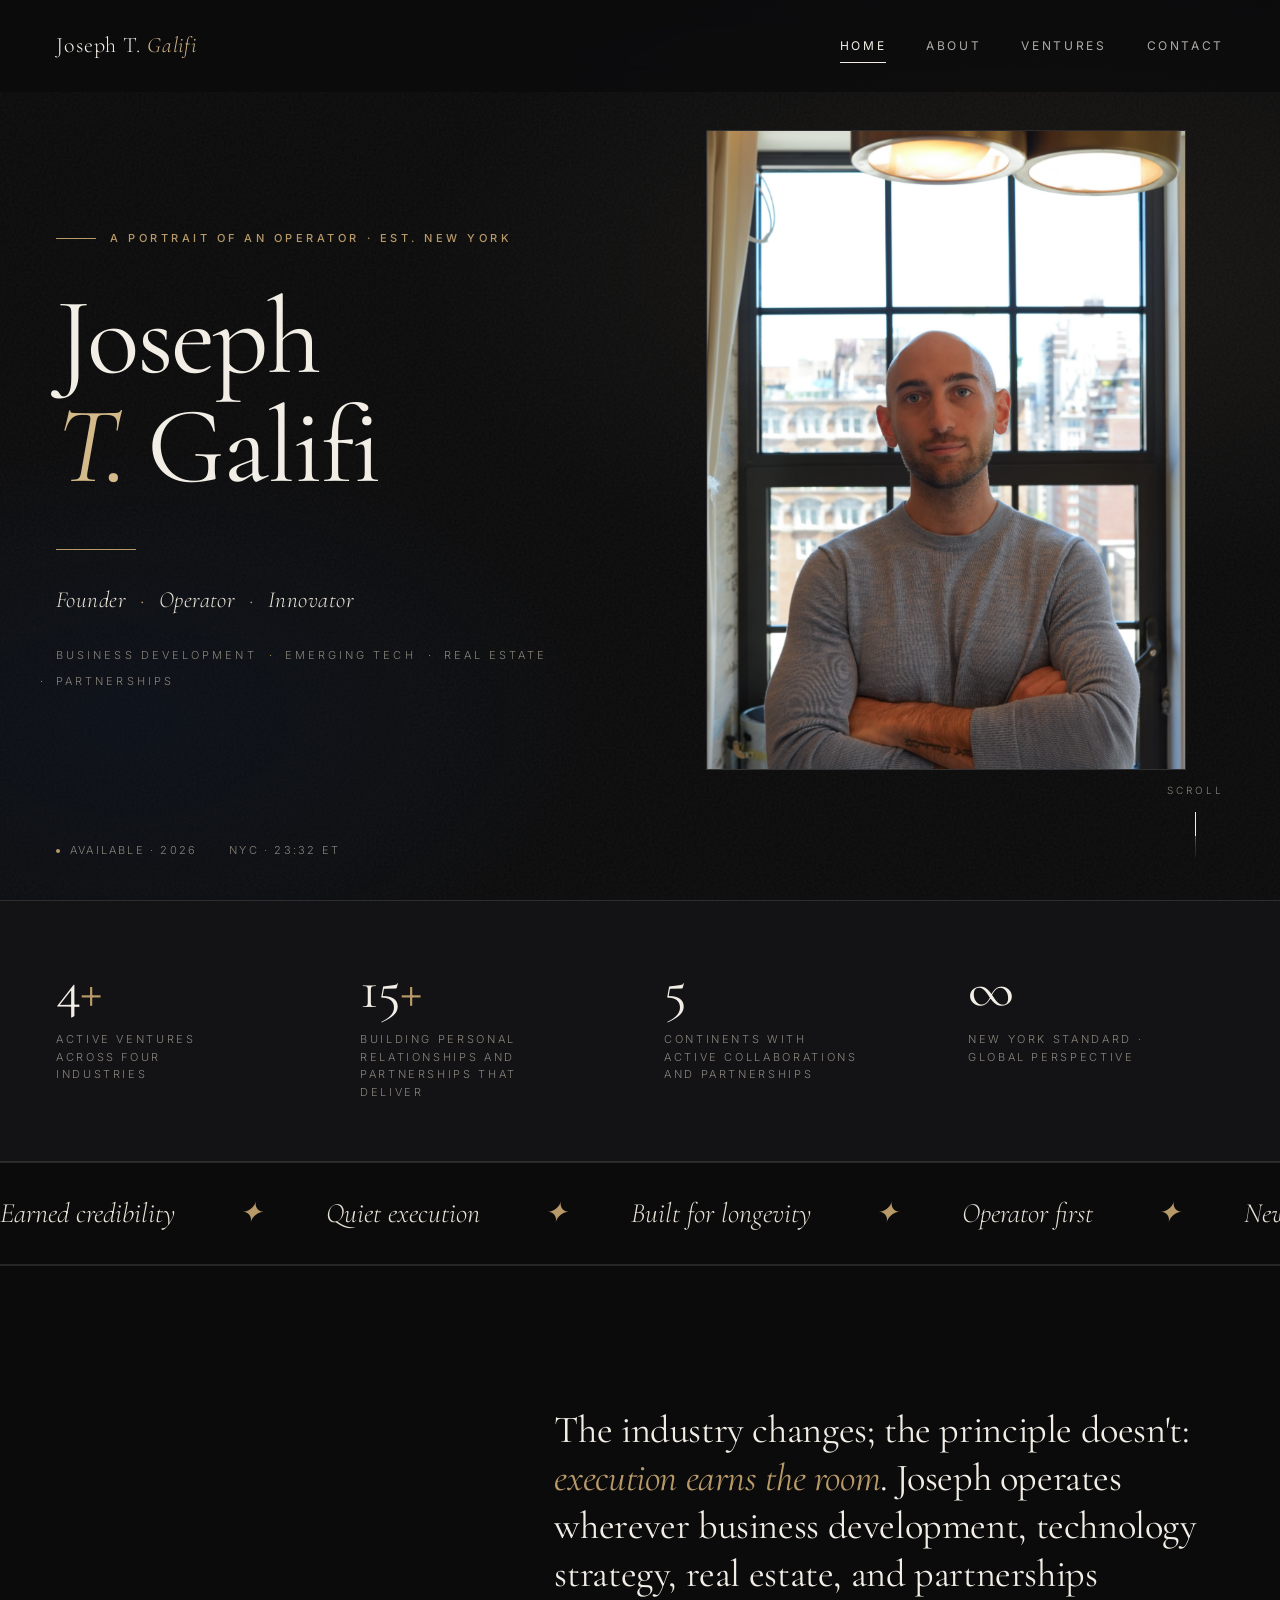
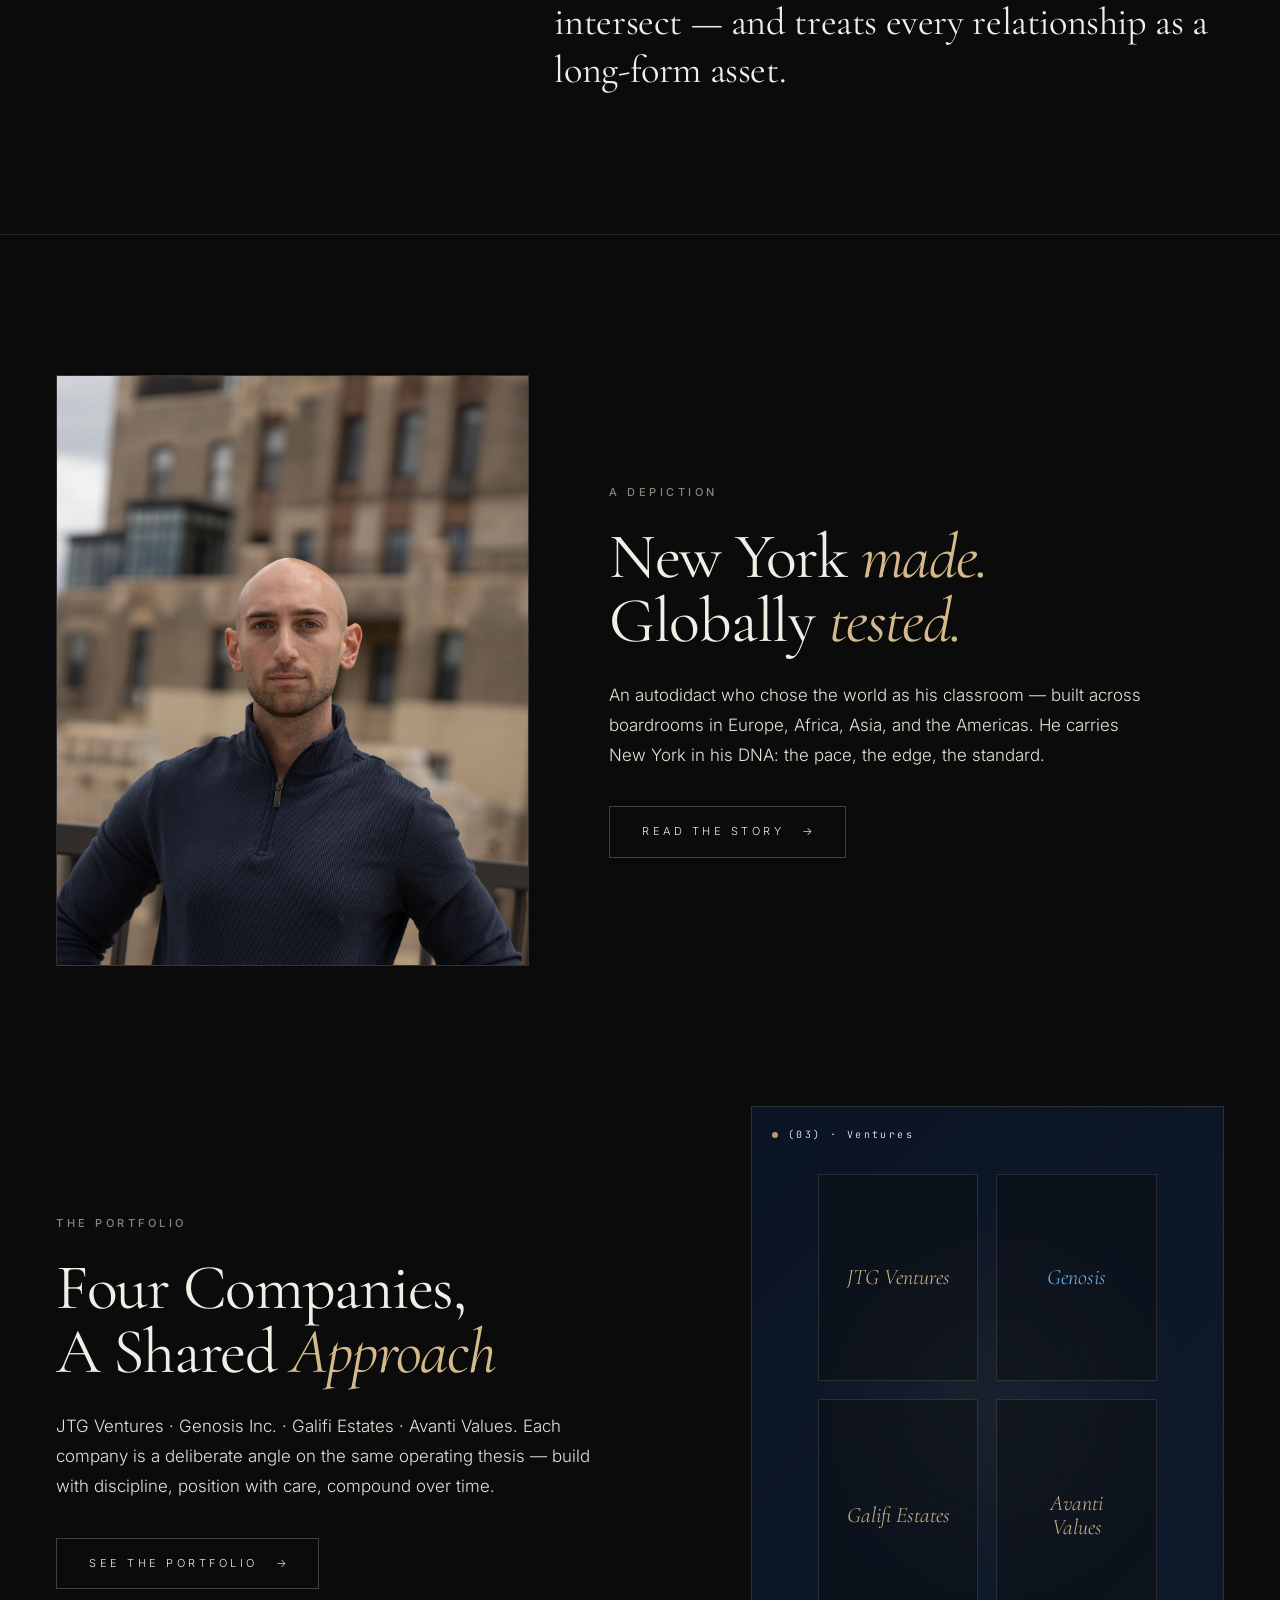
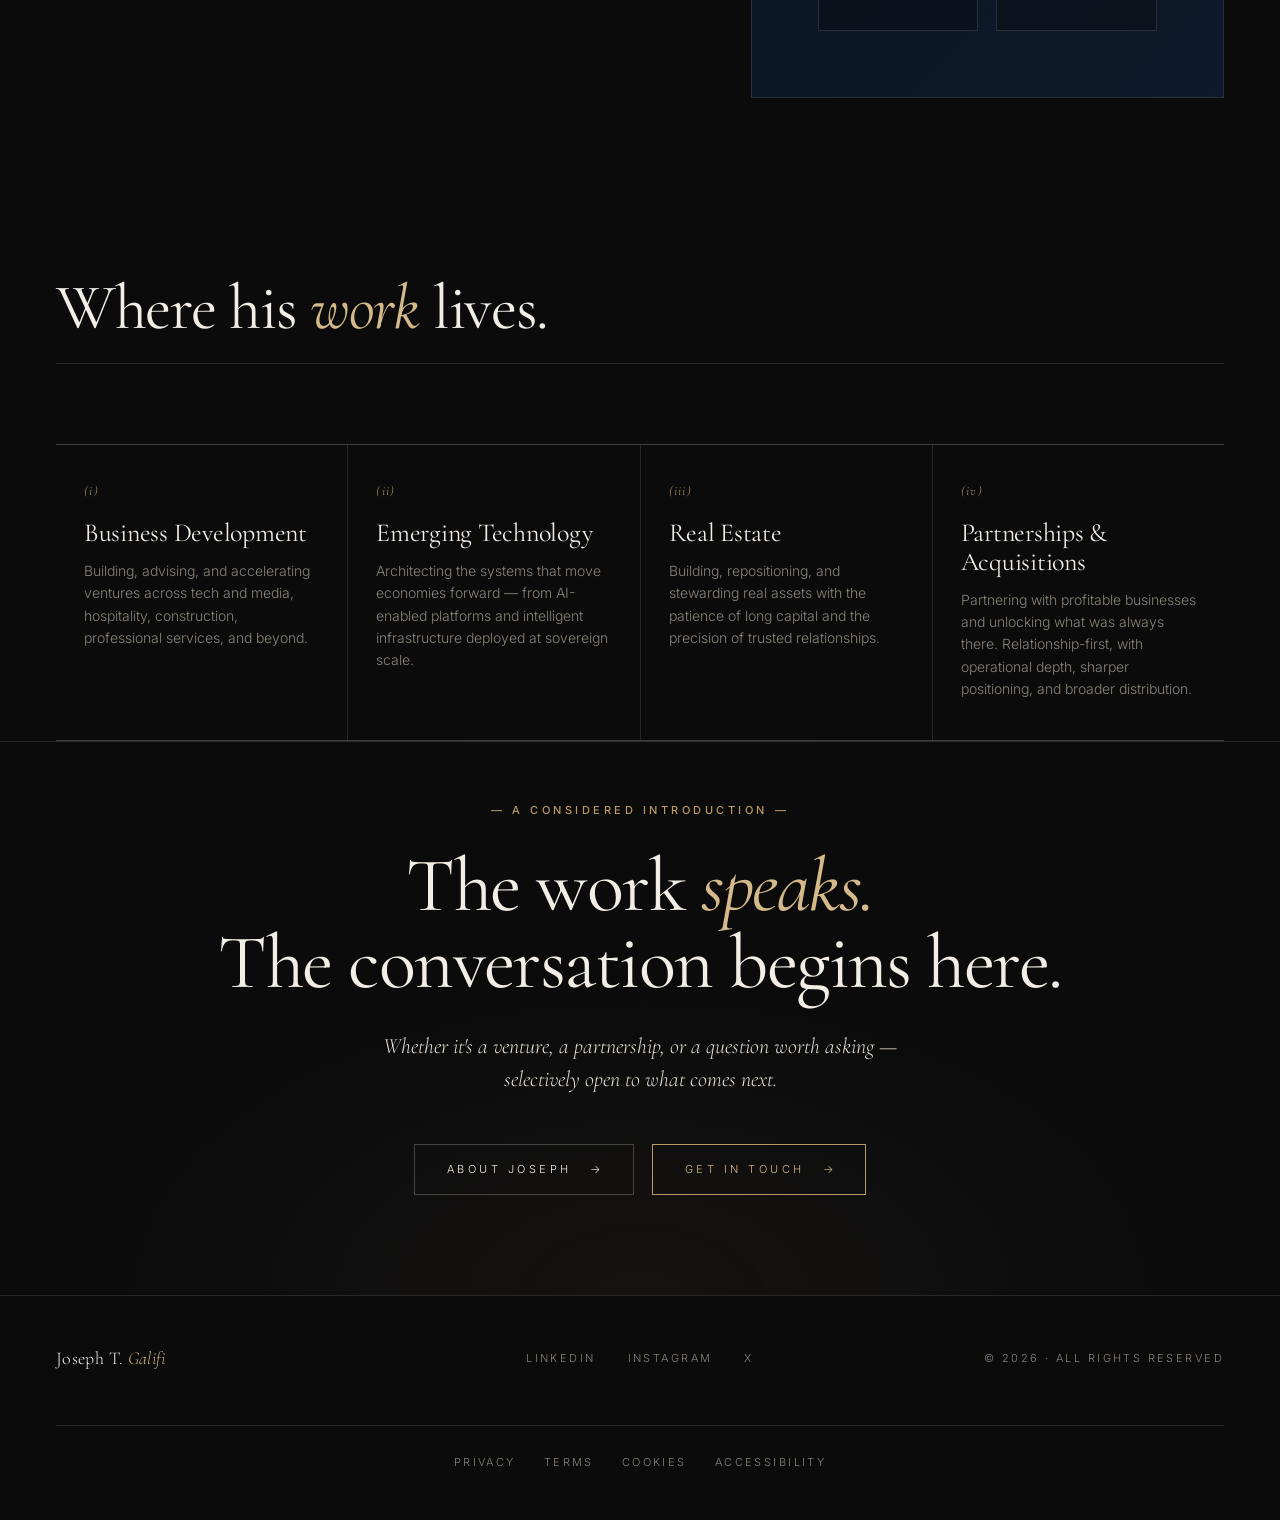
==== commit 1e0cee49: "Add files via upload" ====
--- a/index.html
+++ b/index.html
@@ -1,365 +1,241 @@
-<!doctype html>
+<!DOCTYPE html>
 <html lang="en">
 <head>
-<meta charset="utf-8" />
-<meta name="viewport" content="width=device-width,initial-scale=1" />
-<title>Pieroni & Fiorello DDS — Staten Island Family Dentistry</title>
-<meta name="description" content="Pieroni & Fiorello D.D.S. — an independent, doctor-owned family dental practice on Clove Road, Staten Island since 1982. General, cosmetic, implants, Invisalign & emergency care." />
-<link rel="canonical" href="https://clovelakedental.com/" />
-
-<link rel="preconnect" href="https://fonts.googleapis.com" />
-<link rel="preconnect" href="https://fonts.gstatic.com" crossorigin />
-<link href="https://fonts.googleapis.com/css2?family=Cormorant+Garamond:ital,wght@0,400;0,500;0,600;0,700;1,400;1,500&family=Libre+Caslon+Text:ital,wght@0,400;0,700;1,400&family=Manrope:wght@300;400;500;600;700&family=Outfit:wght@300;400;500;600;700&display=swap" rel="stylesheet" />
-
-<link rel="stylesheet" href="assets/site.css" />
+  <meta charset="UTF-8">
+  <meta name="viewport" content="width=device-width, initial-scale=1.0">
+  <title>Joseph T. Galifi — Founder · Operator · Innovator</title>
+  <meta name="description" content="The personal site of Joseph T. Galifi — New York-born businessman, founder, and operator building across business development, technology, real estate, and acquisitions.">
+
+  <link rel="preconnect" href="https://fonts.googleapis.com">
+  <link rel="preconnect" href="https://fonts.gstatic.com" crossorigin>
+  <link href="https://fonts.googleapis.com/css2?family=Cormorant+Garamond:ital,wght@0,300;0,400;0,500;0,600;1,300;1,400;1,500&family=Inter:wght@200;300;400;500;600&family=JetBrains+Mono:wght@300;400&display=swap" rel="stylesheet">
+
+  <link rel="stylesheet" href="styles.css?v=31">
 </head>
-<body data-palette="warmcream" data-serif="cormorant" data-sans="manrope" data-ornaments="on">
-
-<!-- ============ TOP STRIP ============ -->
-<div class="topstrip">
-  <div class="topstrip-inner">
-    <div><span class="dot"></span>Accepting new patients — same-day emergency appointments available</div>
-    <div class="meta">
-      <a href="visit.html">Mon · Tue 11–8 &middot; Wed 9–2 &middot; Thu 8–5</a>
-      <a href="https://www.google.com/maps/search/?api=1&amp;query=763+Clove+Road+Staten+Island+NY+10310" target="_blank" rel="noopener noreferrer">763 Clove Rd, Staten Island, NY</a>
-    </div>
-  </div>
-</div>
-
-<!-- ============ HEADER ============ -->
-<header class="site">
-  <div class="header-inner">
-    <a class="brandmark" href="index.html">
-      <div class="mk">
-        <svg viewBox="0 0 40 40" fill="none" xmlns="http://www.w3.org/2000/svg" aria-hidden="true">
-          <path d="M11 9c-3 0-5 2.5-5 6 0 3 1.2 5.5 2 8.5.7 2.6.8 6 2.5 9 1 1.7 2.5 2.5 3.5 1.2 1-1.3 1-3.7 1.5-5.5.4-1.7 1-3.2 2-3.2s1.6 1.5 2 3.2c.5 1.8.5 4.2 1.5 5.5s2.5.5 3.5-1.2c1.7-3 1.8-6.4 2.5-9 .8-3 2-5.5 2-8.5 0-3.5-2-6-5-6-2 0-3.5 1.2-6.5 1.2S13 9 11 9z" stroke="var(--accent)" stroke-width="1.6"/>
-          <path d="M18 18c0 1.5-.5 3-1 4" stroke="var(--ink)" stroke-width="1.2" stroke-linecap="round"/>
-        </svg>
-      </div>
-      <div class="wordmark">
-        <span>Pieroni &amp; Fiorello</span>
-        <small>DDS · Staten Island · Est. 1982</small>
-      </div>
-    </a>
-    <nav class="primary" aria-label="Primary">
-      <a href="practice.html">Our Practice</a>
-      <a href="services.html">Services</a>
-      <a href="doctors.html">Doctors</a>
-    </nav>
-    <div class="header-cta">
-      <a class="phone-link" href="tel:+17184425319">718-442-5319</a>
-      <a class="btn btn-primary" href="visit.html">Book a Visit <span class="arrow"></span></a>
-    </div>
-  </div>
-</header>
-
-<!-- ============ SECTION 1 — HERO ============ -->
-<section class="hero" id="hero" aria-label="Welcome">
-  <div class="hero-eyebrow">
-    <div>Doctor-Owned · Family Practice · North Shore</div>
-    <div class="est"><i>Established</i> <b>1982</b></div>
-    <div>40+ Years of Trusted Care</div>
-  </div>
-
-  <div class="hero-top">
-
-    <!-- LEFT: looping office video — self-hosted H.264 MP4, standard HTML5 tag -->
-    <figure class="hero-video" aria-label="Office reel">
-      <video
-        src="assets/hero.mp4"
-        poster="assets/hero-poster.jpg"
-        autoplay muted loop playsinline preload="auto"
-        aria-label="A look inside the Pieroni &amp; Fiorello office">
-      </video>
-      <figcaption class="corner-mark" hidden></figcaption>
-    </figure>
-
-    <!-- RIGHT: logo card + primary CTA — split into two equal stacked subsections -->
-    <div class="hero-logo split">
-      <!-- TOP HALF: badge + logo + doctor credentials -->
-      <div class="hero-logo-top">
-        <span class="badge">100% Doctor Owned · 100% Personalized Care</span>
-
-        <div class="logo-wrap">
-          <img class="logo-paper" src="assets/logo-ink-gold.png" alt="Pieroni &amp; Fiorello DDS" />
-          <img class="logo-onvideo" src="assets/logo-cream-gold.png" alt="" aria-hidden="true" />
-        </div>
-
-        <div class="credentials">
-          <span>Dr. Bryan D. Pieroni, D.D.S.</span>
-          <span class="sep"></span>
-          <span>Dr. Mark Fiorello, D.D.S.</span>
-        </div>
-      </div>
-
-      <!-- BOTTOM HALF: CTAs -->
-      <div class="hero-logo-bottom">
-        <div class="cta-row">
-          <a class="btn btn-primary" href="visit.html">Book a Visit <span class="arrow"></span></a>
-          <a class="btn btn-on-dark" href="tel:+17184425319">Call 718-442-5319</a>
-          <div class="note">Same-day emergency appointments available</div>
-        </div>
-      </div>
-    </div>
-  </div>
-
-  <!-- BOTTOM: cohesive welcome row -->
-  <div class="hero-bottom">
-    <div class="grid">
-      <div>
-        <div class="hero-eyebrow-sub">A welcome from our family</div>
-        <h1 class="hero-headline">
-          Care that still feels <em>personal.</em>
+<body>
+  <nav class="nav">
+    <a class="nav-mark" href="index.html">Joseph T. <span>Galifi</span></a>
+    <div class="nav-links">
+      <a class="active" href="index.html">Home</a>
+      <a href="about.html">About</a>
+      <a href="work.html">Ventures</a>
+      <a href="contact.html">Contact</a>
+    </div>
+  </nav>
+
+  <main class="page-wrap page-home">
+    <section class="hero" id="home" data-screen-label="01 Home">
+      <div class="hero-gradient"></div>
+      <div class="hero-grain"></div>
+
+      <div class="hero-left reveal in">
+        <div class="hero-eyebrow reveal reveal-fast in">
+          <span class="line"></span>
+          <span class="eyebrow">A Portrait of an Operator · Est. New York</span>
+        </div>
+
+        <h1 class="hero-name">
+          <span class="stack">Joseph</span>
+          <span class="stack"><span class="italic">T.</span> Galifi</span>
         </h1>
-      </div>
-      <div>
-        <p class="hero-body">
-          <span class="lift">At</span> Pieroni &amp; Fiorello DDS, you'll find something that's getting harder to come by — <strong>a doctor-owned practice where the same familiar faces greet you every visit</strong>, and your dentist actually knows you by name. Drs. Bryan Pieroni and Mark Fiorello lead a team committed to quality, unhurried care that Staten Island families trust. No corporate chains, no rotating providers — just a welcoming practice that feels less like a waiting room and more like home.
+
+        <div class="hero-rule reveal reveal-slow reveal-d3 in"></div>
+
+        <p class="hero-tagline reveal reveal-d3 in">
+          Founder<span class="sep">·</span>Operator<span class="sep">·</span>Innovator
         </p>
-        <div class="hero-cta-row">
-          <a class="btn btn-ghost" href="doctors.html">Meet Our Doctors <span class="arrow"></span></a>
-        </div>
-      </div>
-    </div>
-  </div>
-</section>
-
-<!-- ============ TRUST STRIP + SECTIONS 2–6 (CHARCOAL ZONE) ============ -->
-<div class="dark-zone" data-palette="charcoal">
-
-<!-- ============ TRUST STRIP ============ -->
-<div class="trust-strip" aria-label="At a glance">
-  <div class="trust-item">
-    <div class="ico">
-      <svg width="16" height="16" viewBox="0 0 24 24" fill="none" stroke="currentColor" stroke-width="1.7"><path d="M12 2l8 4v6c0 5-3.5 8.5-8 10-4.5-1.5-8-5-8-10V6l8-4z"/></svg>
-    </div>
-    <div class="lab">Doctor-Owned<b>Personalized care.</b></div>
-  </div>
-  <div class="trust-item">
-    <div class="ico">
-      <svg width="16" height="16" viewBox="0 0 24 24" fill="none" stroke="currentColor" stroke-width="1.7"><circle cx="12" cy="12" r="9"/><path d="M12 7v5l3 2"/></svg>
-    </div>
-    <div class="lab">Emergency Care<b>Same-day visits.</b></div>
-  </div>
-  <div class="trust-item">
-    <div class="ico">
-      <svg width="16" height="16" viewBox="0 0 24 24" fill="none" stroke="currentColor" stroke-width="1.7"><path d="M3 21V8l9-5 9 5v13"/><path d="M9 21v-7h6v7"/></svg>
-    </div>
-    <div class="lab">Staten Island, NY<b>Clove Road since '82.</b></div>
-  </div>
-  <div class="trust-item">
-    <div class="ico">
-      <svg width="16" height="16" viewBox="0 0 24 24" fill="none" stroke="currentColor" stroke-width="1.7"><path d="M4 7h16M4 12h16M4 17h10"/></svg>
-    </div>
-    <div class="lab">Full Service<b>General · Cosmetic · Implants.</b></div>
-  </div>
-</div>
-
-<!-- ============================================================
-     SECTION 2 — MEET OUR TEAM (HOMEPAGE TEASER → doctors.html)
-     ============================================================ -->
-<section class="scaffold doctors-teaser" id="about" aria-label="Team">
-  <div class="label"><span class="num">02</span>Meet Our Team</div>
-
-  <div class="teaser-row">
-    <div class="teaser-copy">
-      <h2>Two doctors. <em>One neighborhood family.</em></h2>
-      <p class="summary">
-        Drs. Bryan Pieroni and Mark Fiorello &mdash; both Staten Island born and raised &mdash;
-        lead the practice together with forty-plus years of independent, neighborhood care.
+
+        <div class="hero-roles reveal reveal-d4 in">
+          <span>Business Development</span>
+          <span>Emerging Tech</span>
+          <span>Real Estate</span>
+          <span>Partnerships</span>
+        </div>
+      </div>
+
+      <div class="hero-right reveal reveal-slow reveal-d2 in">
+        <div class="portrait-frame">
+          <img src="assets/joseph-hero.png" alt="Joseph T. Galifi" class="portrait-image">
+        </div>
+      </div>
+
+      <div class="hero-meta">
+        <span><span class="dot"></span>Available · 2026</span>
+        <span id="nyc-clock">NYC · --:-- ET</span>
+      </div>
+
+      <div class="hero-scroll">
+        <div>Scroll</div>
+        <div class="hero-scroll-line"></div>
+      </div>
+    </section>
+
+    <div class="intro-strip">
+      <div class="intro-stat reveal in" style="transition-delay:0s">
+        <div class="num">4<span class="plus">+</span></div>
+        <div class="label">Active ventures across four industries</div>
+      </div>
+      <div class="intro-stat reveal in" style="transition-delay:0.1s">
+        <div class="num">15<span class="plus">+</span></div>
+        <div class="label">Building personal relationships and partnerships that deliver</div>
+      </div>
+      <div class="intro-stat reveal in" style="transition-delay:0.2s">
+        <div class="num">5<span class="plus"></span></div>
+        <div class="label">Continents with active collaborations and partnerships</div>
+      </div>
+      <div class="intro-stat reveal in" style="transition-delay:0.3s">
+        <div class="num">∞<span class="plus"></span></div>
+        <div class="label">New York standard · global perspective</div>
+      </div>
+    </div>
+
+    <div class="marquee">
+      <div class="marquee-track">
+        <span class="marquee-item">Earned credibility<span class="dot">✦</span></span>
+        <span class="marquee-item">Quiet execution<span class="dot">✦</span></span>
+        <span class="marquee-item">Built for longevity<span class="dot">✦</span></span>
+        <span class="marquee-item">Operator first<span class="dot">✦</span></span>
+        <span class="marquee-item">New York standard<span class="dot">✦</span></span>
+        <span class="marquee-item">Global perspective<span class="dot">✦</span></span>
+        <span class="marquee-item">No shortcuts<span class="dot">✦</span></span>
+        <span class="marquee-item">Compounding relationships<span class="dot">✦</span></span>
+        <span class="marquee-item">Earned credibility<span class="dot">✦</span></span>
+        <span class="marquee-item">Quiet execution<span class="dot">✦</span></span>
+        <span class="marquee-item">Built for longevity<span class="dot">✦</span></span>
+        <span class="marquee-item">Operator first<span class="dot">✦</span></span>
+        <span class="marquee-item">New York standard<span class="dot">✦</span></span>
+        <span class="marquee-item">Global perspective<span class="dot">✦</span></span>
+        <span class="marquee-item">No shortcuts<span class="dot">✦</span></span>
+        <span class="marquee-item">Compounding relationships<span class="dot">✦</span></span>
+      </div>
+    </div>
+
+    <section class="manifesto">
+      <div class="manifesto-eyebrow reveal in"></div>
+      <div class="manifesto-text reveal reveal-d1 in">
+        The industry changes; the principle doesn't: <span class="accent">execution earns the room</span>. Joseph operates wherever business development, technology strategy, real estate, and partnerships intersect — and treats every relationship as a long-form asset.
+      </div>
+    </section>
+
+    <section class="home-preview">
+      <div class="home-preview-row">
+        <div class="preview-visual about-vis reveal reveal-slow in">
+          <img src="assets/joseph-depiction.png" alt="Joseph T. Galifi" class="preview-photo">
+        </div>
+        <div class="preview-content">
+          <div class="preview-eyebrow reveal in">
+            <span class="eyebrow eyebrow-muted">A Depiction</span>
+          </div>
+          <h3 class="preview-title reveal reveal-d1 in">
+            New York <span class="italic">made.</span><br>Globally <span class="italic">tested.</span>
+          </h3>
+          <p class="preview-body reveal reveal-d2 in">
+            An autodidact who chose the world as his classroom — built across boardrooms in Europe, Africa, Asia, and the Americas. He carries New York in his DNA: the pace, the edge, the standard.
+          </p>
+          <a class="preview-cta reveal reveal-d3 in" href="about.html">
+            <span>Read the story</span>
+            <span class="arrow">→</span>
+          </a>
+        </div>
+      </div>
+    </section>
+
+    <section class="home-preview">
+      <div class="home-preview-row reverse">
+        <div class="preview-content">
+          <div class="preview-eyebrow reveal in">
+            <span class="eyebrow eyebrow-muted">The Portfolio</span>
+          </div>
+          <h3 class="preview-title reveal reveal-d1 in">
+            Four Companies,<br>A Shared <span class="italic">Approach</span>
+          </h3>
+          <p class="preview-body reveal reveal-d2 in">
+            JTG Ventures · Genosis Inc. · Galifi Estates · Avanti Values. Each company is a deliberate angle on the same operating thesis — build with discipline, position with care, compound over time.
+          </p>
+          <a class="preview-cta reveal reveal-d3 in" href="work.html">
+            <span>See the portfolio</span>
+            <span class="arrow">→</span>
+          </a>
+        </div>
+        <div class="preview-visual ventures-vis reveal reveal-slow in">
+          <div class="index"><span class="dot"></span>(03) · Ventures</div>
+          <div class="grid-logos">
+            <div class="cell">JTG Ventures</div>
+            <div class="cell" style="color:#6FB6FF">Genosis</div>
+            <div class="cell">Galifi Estates</div>
+            <div class="cell">Avanti Values</div>
+          </div>
+        </div>
+      </div>
+    </section>
+
+    <section class="capabilities">
+      <div class="capabilities-head">
+        <h3 class="reveal reveal-slow in">
+          Where his <span class="italic">work</span> lives.
+        </h3>
+      </div>
+      <div class="capabilities-grid reveal in">
+        <div class="capability">
+          <div class="num">(i)</div>
+          <h5>Business Development</h5>
+          <p>Building, advising, and accelerating ventures across tech and media, hospitality, construction, professional services, and beyond.</p>
+        </div>
+        <div class="capability">
+          <div class="num">(ii)</div>
+          <h5>Emerging Technology</h5>
+          <p>Architecting the systems that move economies forward — from AI-enabled platforms and intelligent infrastructure deployed at sovereign scale.</p>
+        </div>
+        <div class="capability">
+          <div class="num">(iii)</div>
+          <h5>Real Estate</h5>
+          <p>Building, repositioning, and stewarding real assets with the patience of long capital and the precision of trusted relationships.</p>
+        </div>
+        <div class="capability">
+          <div class="num">(iv)</div>
+          <h5>Partnerships &amp; Acquisitions</h5>
+          <p>Partnering with profitable businesses and unlocking what was always there. Relationship-first, with operational depth, sharper positioning, and broader distribution.</p>
+        </div>
+      </div>
+    </section>
+
+    <section class="cta-band">
+      <div class="eyebrow reveal in">— A Considered Introduction —</div>
+      <h3 class="reveal reveal-d1 in">
+        The work <span class="italic">speaks.</span><br>The conversation begins here.
+      </h3>
+      <p class="reveal reveal-d2 in">
+        Whether it's a venture, a partnership, or a question worth asking — selectively open to what comes next.
       </p>
-      <a class="btn btn-ghost" href="doctors.html">Meet The Team <span class="arrow"></span></a>
-    </div>
-
-    <div class="teaser-doctors">
-      <a class="teaser-doc" href="doctors.html#dr-pieroni">
-        <div class="teaser-portrait">
-          <img src="assets/dr-pieroni.jpg" alt="Dr. Bryan D. Pieroni, D.D.S." />
-        </div>
-        <div class="teaser-meta">
-          <div class="teaser-name">Dr. Bryan D. Pieroni<i>, D.D.S.</i></div>
-          <span class="teaser-link">View bio <span class="arrow"></span></span>
-        </div>
-      </a>
-      <a class="teaser-doc" href="doctors.html#dr-fiorello">
-        <div class="teaser-portrait">
-          <img src="assets/dr-fiorello.jpg" alt="Dr. Mark Fiorello, D.D.S." />
-        </div>
-        <div class="teaser-meta">
-          <div class="teaser-name">Dr. Mark Fiorello<i>, D.D.S.</i></div>
-          <span class="teaser-link">View bio <span class="arrow"></span></span>
-        </div>
-      </a>
-    </div>
-  </div>
-</section>
-
-<!-- ============================================================
-     SECTION 3 — OUR PRACTICE (HOMEPAGE TEASER → practice.html)
-     ============================================================ -->
-<section class="scaffold practice-teaser" id="mission" aria-label="Our Practice">
-  <div class="label"><span class="num">03</span>Our Practice</div>
-  <figure class="practice-photo">
-    <img src="assets/full-team.jpg" alt="The full Pieroni &amp; Fiorello team at the Clove Road office" />
-    <figcaption>Our team &mdash; Clove Road, Staten Island</figcaption>
-  </figure>
-  <div class="practice-teaser-grid">
-    <div>
-      <h2>The kind of dentistry <em>that's getting harder to find.</em></h2>
-      <p class="summary">
-        Independent ownership lets us run the practice the way dentistry was always
-        meant to be run &mdash; unhurried appointments, continuity of care, and the
-        same familiar faces every visit. Forty-plus years on Clove Road, doctor-owned
-        from day one, and a quiet, state-of-the-art office refined to feel less
-        like a clinic and more like home.
-      </p>
-      <ul class="quick-list">
-        <li><b>40+ years</b> on Clove Road</li>
-        <li><b>100%</b> doctor-owned</li>
-        <li><b>Modern</b> operatories &amp; in-house imaging</li>
-        <li><b>Same-day</b> emergency appointments</li>
-      </ul>
-      <a class="btn btn-ghost" href="practice.html">Inside Our Practice <span class="arrow"></span></a>
-    </div>
-  </div>
-</section>
-
-<!-- ============================================================
-     SECTION 4 — SERVICES (HOMEPAGE TEASER → services.html)
-     ============================================================ -->
-<section class="scaffold services-teaser" id="services" aria-label="Services">
-  <div class="label"><span class="num">04</span>Services</div>
-  <div class="services-teaser-head">
-    <h2>Everything our families need, <em>under one roof.</em></h2>
-    <a class="btn btn-ghost" href="services.html">View All Services <span class="arrow"></span></a>
-  </div>
-  <ul class="services-quick">
-    <li><a href="services.html#general"><span>01</span>General Dentistry</a></li>
-    <li><a href="services.html#cosmetic"><span>02</span>Cosmetic</a></li>
-    <li><a href="services.html#veneers"><span>03</span>Veneers</a></li>
-    <li><a href="services.html#whitening"><span>04</span>Teeth Whitening</a></li>
-    <li><a href="services.html#invisalign"><span>05</span>Invisalign</a></li>
-    <li><a href="services.html#implants"><span>06</span>Implants &amp; All-on-X</a></li>
-    <li><a href="services.html#root-canals"><span>07</span>Root Canals</a></li>
-    <li><a href="services.html#laser"><span>08</span>Laser Dentistry</a></li>
-    <li><a href="services.html#emergency"><span>09</span>Emergency</a></li>
-  </ul>
-</section>
-
-<!-- ============================================================
-     SECTION 5 — SMILES & STORIES (homepage testimonial teaser)
-     ============================================================ -->
-<section class="scaffold stories-teaser" id="testimonials" aria-label="Smiles & Stories">
-  <div class="label"><span class="num">05</span>Smiles &amp; Stories</div>
-  <div class="scaffold-grid">
-    <div>
-      <h2>Forty years of <em>familiar smiles.</em></h2>
-      <p class="summary">
-        Four decades in one neighborhood means something. It means watching kids grow into parents,
-        parents into grandparents, and entire families build a lifetime of healthy smiles right here
-        in our chairs. That's the kind of relationship we've built our practice on, and it's
-        the kind we hope to build with you.
-      </p>
-      <div class="stars-line">
-        <span class="row">&#9733;&#9733;&#9733;&#9733;&#9733;</span>
-        <span>Trusted across the North Shore</span>
-      </div>
-    </div>
-    <!-- PHOTO PLACEHOLDER (removed for now — drop a photo back in here as the
-         portfolio grows; restore the block below and the grid returns to 2-up):
-    <div>
-      <span class="reel-thumb">
-        <img src="assets/smile.jpg" alt="A patient's bright, healthy smile" />
-      </span>
-    </div>
-    -->
-  </div>
-</section>
-
-<!-- ============================================================
-     SECTION 6 — VISIT (HOMEPAGE TEASER → visit.html)
-     ============================================================ -->
-<section class="scaffold visit-teaser" id="contact" aria-label="Visit">
-  <div class="label"><span class="num">06</span>Visit</div>
-  <div class="visit-teaser-grid">
-    <div class="visit-teaser-copy">
-      <h2>Make yourself <em>at home.</em></h2>
-      <p class="summary">
-        Two ways to reach us &mdash; pick up the phone, or send a note. We answer
-        both ourselves. New patients welcome; emergencies seen same-day.
-      </p>
-      <div class="visit-teaser-actions">
-        <a class="btn btn-primary" href="visit.html">Book a Visit <span class="arrow"></span></a>
-        <a class="btn btn-ghost" href="tel:+17184425319">Call 718-442-5319</a>
-      </div>
-    </div>
-    <div class="visit-teaser-info">
-      <div class="vt-block">
-        <span class="vt-label">Find Us</span>
-        <p>763 Clove Road<br/>Staten Island, NY 10310</p>
-      </div>
-      <div class="vt-block">
-        <span class="vt-label">Hours</span>
-        <p>Mon &middot; Tue 11&ndash;8<br/>Wed 9&ndash;2 &middot; Thu 8&ndash;5<br/><i>Fri &middot; Sun closed</i></p>
-      </div>
-      <div class="vt-block">
-        <span class="vt-label">Emergencies</span>
-        <p><a href="tel:+17184425319">Same-day appointments</a> held open every week.</p>
-      </div>
-    </div>
-  </div>
-</section>
-
-</div>
-<!-- ============ /CHARCOAL ZONE ============ -->
-
-<!-- ============ FOOTER ============ -->
-<footer class="site">
-  <div class="footer-inner">
-    <div class="footer-brand">
-      <div class="name">Pieroni &amp; Fiorello<br/>D.D.S.</div>
-      <div class="since">— Serving Staten Island since 1982 —</div>
-      <p>An independent, doctor-owned general dental practice on the North Shore. Quality, unhurried care for families across generations.</p>
-    </div>
-    <div>
-      <h4>Visit</h4>
-      <ul>
-        <li><a href="https://www.google.com/maps/search/?api=1&amp;query=763+Clove+Road+Staten+Island+NY+10310" target="_blank" rel="noopener noreferrer">763 Clove Road<br/>Staten Island, NY 10310</a></li>
-        <li><a href="tel:+17184425319">718-442-5319</a></li>
-        <li><a href="visit.html#book">Contact Us</a></li>
-      </ul>
-    </div>
-    <div>
-      <h4>Hours</h4>
-      <ul>
-        <li>Mon – Tue · 11–8</li>
-        <li>Wednesday · 9–2</li>
-        <li>Thursday · 8–5</li>
-        <li>Friday · Closed</li>
-        <li>Saturday · Hours varied</li>
-        <li>Sunday · Closed</li>
-      </ul>
-    </div>
-    <div>
-      <h4>Practice</h4>
-      <ul>
-        <li><a href="practice.html">Our Practice</a></li>
-        <li><a href="doctors.html">Doctors &amp; Team</a></li>
-        <li><a href="services.html">Services</a></li>
-      </ul>
-    </div>
-  </div>
-  <div class="footer-bottom">
-    <span>© 2026 Pieroni &amp; Fiorello D.D.S. — All rights reserved.</span>
-    <nav class="footer-legal" aria-label="Legal">
+      <div class="cta-band-actions reveal reveal-d3 in">
+        <a class="preview-cta" href="about.html">
+          <span>About Joseph</span>
+          <span class="arrow">→</span>
+        </a>
+        <a class="preview-cta" href="contact.html" style="border-color:var(--brass);color:var(--brass-soft)">
+          <span>Get in touch</span>
+          <span class="arrow">→</span>
+        </a>
+      </div>
+    </section>
+  </main>
+
+  <footer class="footer">
+    <a class="footer-mark" href="index.html">Joseph T. <span>Galifi</span></a>
+    <div class="footer-social">
+      <a href="https://www.linkedin.com/in/joseph-galifi" target="_blank" rel="noopener noreferrer" aria-label="LinkedIn">LinkedIn</a>
+      <a href="https://www.instagram.com/josephgalifi/" target="_blank" rel="noopener noreferrer" aria-label="Instagram">Instagram</a>
+      <a href="https://x.com/joegalifi" target="_blank" rel="noopener noreferrer" aria-label="X">X</a>
+    </div>
+    <div class="footer-copyright">© 2026 · All Rights Reserved</div>
+    <div class="footer-legal">
       <a href="privacy.html">Privacy</a>
       <a href="terms.html">Terms</a>
       <a href="cookies.html">Cookies</a>
       <a href="accessibility.html">Accessibility</a>
-    </nav>
-  </div>
-</footer>
-
-<script src="assets/nav.js"></script>
+    </div>
+  </footer>
+
+  <script src="app.js"></script>
 </body>
 </html>
--- a/styles.css
+++ b/styles.css
@@ -0,0 +1,1605 @@
+/* ===== RESET ===== */
+*, *::before, *::after { box-sizing: border-box; margin: 0; padding: 0; }
+html { scroll-behavior: smooth; }
+body {
+  background: #0B0B0C;
+  color: #F2EEE6;
+  font-family: 'Inter', -apple-system, BlinkMacSystemFont, sans-serif;
+  font-weight: 300;
+  -webkit-font-smoothing: antialiased;
+  -moz-osx-font-smoothing: grayscale;
+  text-rendering: optimizeLegibility;
+  overflow-x: hidden;
+  line-height: 1.6;
+}
+img { max-width: 100%; display: block; }
+a { color: inherit; text-decoration: none; }
+button { font-family: inherit; cursor: pointer; border: none; background: none; color: inherit; }
+
+/* ===== TOKENS ===== */
+:root {
+  --ink: #0B0B0C;
+  --ink-2: #131316;
+  --ivory: #F2EEE6;
+  --ivory-soft: #E8E2D6;
+  --muted: #8A857B;
+  --brass: #B89968;
+  --brass-soft: #D4B98A;
+  --midnight: #0E1A2B;
+  --hairline: rgba(242, 238, 230, 0.12);
+  --hairline-strong: rgba(242, 238, 230, 0.24);
+  --serif: 'Cormorant Garamond', 'Cormorant', Georgia, serif;
+  --sans: 'Inter', -apple-system, BlinkMacSystemFont, sans-serif;
+  --mono: 'JetBrains Mono', ui-monospace, monospace;
+  --ease: cubic-bezier(0.22, 1, 0.36, 1);
+  --ease-2: cubic-bezier(0.65, 0, 0.35, 1);
+}
+
+/* ===== TYPE ===== */
+.serif { font-family: var(--serif); font-weight: 400; letter-spacing: -0.01em; }
+.eyebrow {
+  font-family: var(--sans);
+  font-size: 11px;
+  letter-spacing: 0.32em;
+  text-transform: uppercase;
+  color: var(--brass);
+  font-weight: 500;
+}
+.eyebrow-muted { color: var(--muted); }
+.numeral {
+  font-family: var(--serif);
+  font-style: italic;
+  color: var(--brass);
+  font-size: 13px;
+  letter-spacing: 0.1em;
+}
+
+/* ===== NAV ===== */
+.nav {
+  position: fixed; top: 0; left: 0; right: 0;
+  z-index: 50;
+  display: flex; align-items: center; justify-content: space-between;
+  padding: 28px 56px;
+  background: rgba(11, 11, 12, 0.7);
+  backdrop-filter: blur(14px) saturate(1.2);
+  -webkit-backdrop-filter: blur(14px) saturate(1.2);
+  border-bottom: 1px solid transparent;
+  transition: padding 0.5s var(--ease), background 0.5s var(--ease), border-color 0.5s var(--ease);
+}
+.nav.scrolled {
+  padding: 18px 56px;
+  background: rgba(11, 11, 12, 0.92);
+  border-bottom-color: var(--hairline);
+}
+.nav-mark {
+  font-family: var(--serif);
+  font-size: 22px;
+  letter-spacing: 0.04em;
+  color: var(--ivory);
+}
+.nav-mark span { color: var(--brass-soft); font-style: italic; }
+.nav-links {
+  display: flex; gap: 40px;
+  font-size: 12px;
+  letter-spacing: 0.22em;
+  text-transform: uppercase;
+  color: var(--ivory);
+}
+.nav-links button, .nav-links a {
+  position: relative; padding: 8px 0;
+  font-weight: 400;
+  transition: opacity 0.3s var(--ease);
+  opacity: 0.7;
+}
+.nav-links button:hover, .nav-links button.active, .nav-links a:hover, .nav-links a.active { opacity: 1; }
+.nav-links button.active::after, .nav-links a.active::after {
+  content: '';
+  position: absolute; left: 0; bottom: 0;
+  width: 100%; height: 1px;
+  background: currentColor;
+}
+
+/* ===== HERO ===== */
+.hero {
+  position: relative;
+  min-height: 100vh;
+  display: grid;
+  grid-template-columns: 1.1fr 1fr;
+  align-items: center;
+  padding: 0 56px;
+  overflow: hidden;
+}
+.hero-grain {
+  position: absolute; inset: 0;
+  pointer-events: none;
+  opacity: 0.5;
+  background-image: url("data:image/svg+xml,%3Csvg viewBox='0 0 400 400' xmlns='http://www.w3.org/2000/svg'%3E%3Cfilter id='n'%3E%3CfeTurbulence type='fractalNoise' baseFrequency='0.9' numOctaves='2' stitchTiles='stitch'/%3E%3CfeColorMatrix values='0 0 0 0 1 0 0 0 0 1 0 0 0 0 1 0 0 0 0.08 0'/%3E%3C/filter%3E%3Crect width='400' height='400' filter='url(%23n)'/%3E%3C/svg%3E");
+  mix-blend-mode: overlay;
+}
+.hero-gradient {
+  position: absolute; inset: 0;
+  background:
+    radial-gradient(80% 60% at 80% 30%, rgba(184, 153, 104, 0.08), transparent 60%),
+    radial-gradient(60% 50% at 10% 80%, rgba(14, 26, 43, 0.4), transparent 60%);
+  pointer-events: none;
+}
+.hero-meta {
+  position: absolute; left: 56px; bottom: 40px;
+  display: flex; gap: 32px; align-items: center;
+  font-size: 11px;
+  letter-spacing: 0.2em;
+  text-transform: uppercase;
+  color: var(--muted);
+}
+.hero-meta span { display: inline-flex; align-items: center; gap: 10px; }
+.hero-meta .dot { width: 4px; height: 4px; border-radius: 50%; background: var(--brass); }
+.hero-scroll {
+  position: absolute; right: 56px; bottom: 40px;
+  display: flex; flex-direction: column; align-items: center; gap: 14px;
+  font-size: 10px; letter-spacing: 0.3em; color: var(--muted);
+  text-transform: uppercase;
+}
+.hero-scroll-line {
+  width: 1px; height: 48px;
+  background: linear-gradient(to bottom, var(--brass), transparent);
+  position: relative; overflow: hidden;
+}
+.hero-scroll-line::after {
+  content: '';
+  position: absolute; left: 0; top: 0;
+  width: 100%; height: 50%;
+  background: var(--ivory);
+  animation: scrollPulse 2.4s var(--ease) infinite;
+}
+@keyframes scrollPulse {
+  0% { transform: translateY(-100%); }
+  100% { transform: translateY(200%); }
+}
+
+.hero-left {
+  position: relative;
+  z-index: 2;
+  padding: 140px 0 120px;
+}
+.hero-eyebrow {
+  display: flex; align-items: center; gap: 14px;
+  margin-bottom: 36px;
+}
+.hero-eyebrow .line { width: 40px; height: 1px; background: var(--brass); }
+.hero-name {
+  font-family: var(--serif);
+  font-weight: 400;
+  font-size: clamp(56px, 8.5vw, 132px);
+  line-height: 1.0;
+  letter-spacing: -0.02em;
+  color: var(--ivory);
+  animation: pageIn 1.1s var(--ease) both;
+}
+.hero-name .stack { display: block; }
+.hero-name .italic { font-style: italic; color: var(--brass-soft); }
+.hero-rule {
+  width: 80px; height: 1px;
+  background: var(--brass);
+  margin: 48px 0 32px;
+}
+.hero-tagline {
+  font-family: var(--serif);
+  font-size: clamp(20px, 1.8vw, 26px);
+  font-style: italic;
+  color: var(--ivory-soft);
+  letter-spacing: 0.02em;
+  max-width: 540px;
+}
+.hero-tagline .sep { color: var(--brass); margin: 0 14px; font-style: normal; }
+.hero-roles {
+  margin-top: 28px;
+  display: flex; flex-wrap: wrap; gap: 8px 28px;
+  font-size: 11px;
+  letter-spacing: 0.28em;
+  text-transform: uppercase;
+  color: var(--muted);
+}
+.hero-roles span { position: relative; }
+.hero-roles span + span::before {
+  content: '·';
+  position: absolute; left: -16px;
+  color: var(--brass);
+}
+
+.hero-right {
+  position: relative;
+  z-index: 2;
+  height: 100vh;
+  display: flex; align-items: center; justify-content: center;
+  padding: 80px 0;
+}
+.portrait-frame {
+  position: relative;
+  width: 100%; max-width: 480px;
+  aspect-ratio: 3 / 4;
+  background: linear-gradient(135deg, #1a1a1f, #0d0d10);
+  border: 1px solid var(--hairline);
+  overflow: hidden;
+}
+.portrait-image {
+  position: absolute; inset: 0;
+  width: 100%; height: 100%;
+  object-fit: cover;
+  object-position: center 38%;
+  image-rendering: auto;
+  image-rendering: high-quality;
+  -webkit-backface-visibility: hidden;
+  backface-visibility: hidden;
+  z-index: 1;
+}
+  aspect-ratio: 3 / 4;
+  overflow: hidden;
+}
+.portrait-frame::before {
+  content: '';
+  position: absolute; inset: 0;
+  border: 1px solid var(--hairline-strong);
+  z-index: 3;
+  pointer-events: none;
+}
+.portrait-img {
+  position: absolute; inset: 0;
+  width: 100%; height: 100%;
+  object-fit: cover;
+  filter: grayscale(0.2) contrast(1.05);
+}
+.portrait-placeholder {
+  position: absolute; inset: 0;
+  background:
+    linear-gradient(135deg, rgba(184, 153, 104, 0.05) 0%, transparent 40%, rgba(14, 26, 43, 0.4) 100%),
+    repeating-linear-gradient(45deg, #1a1a1d 0 2px, #131316 2px 14px);
+  display: flex; flex-direction: column; align-items: center; justify-content: center;
+  gap: 16px;
+  color: var(--muted);
+  font-family: var(--mono);
+  font-size: 10px;
+  letter-spacing: 0.24em;
+  text-transform: uppercase;
+}
+.portrait-placeholder svg { opacity: 0.4; }
+.portrait-tag {
+  position: absolute;
+  top: 24px; left: 24px;
+  z-index: 3;
+  font-family: var(--mono);
+  font-size: 10px;
+  letter-spacing: 0.24em;
+  color: var(--ivory);
+  z-index: 4;
+  display: flex; align-items: center; gap: 8px;
+}
+.portrait-tag .dot { width: 6px; height: 6px; border-radius: 50%; background: var(--brass); }
+.portrait-coords {
+  position: absolute;
+  bottom: 24px; right: 24px;
+  z-index: 3;
+  font-family: var(--mono);
+  font-size: 10px;
+  letter-spacing: 0.18em;
+  color: var(--ivory);
+  z-index: 4;
+  text-align: right;
+  line-height: 1.6;
+}
+.portrait-coords .small { color: #000; font-size: 11px; font-weight: 600; letter-spacing: 0.12em; }
+
+/* ===== INTRO STRIP ===== */
+.intro-strip {
+  border-top: 1px solid var(--hairline);
+  border-bottom: 1px solid var(--hairline);
+  padding: 60px 56px;
+  display: grid;
+  grid-template-columns: 1fr 1fr 1fr 1fr;
+  gap: 48px;
+  background: var(--ink-2);
+}
+.intro-stat .num {
+  font-family: var(--serif);
+  font-size: 56px;
+  line-height: 1;
+  color: var(--ivory);
+  font-weight: 400;
+  letter-spacing: -0.02em;
+}
+.intro-stat .num .plus { color: var(--brass); font-style: italic; }
+.intro-stat .num .suffix {
+  font-family: var(--serif);
+  font-style: italic;
+  font-size: 18px;
+  color: var(--brass-soft);
+  letter-spacing: 0;
+  margin-left: 10px;
+  vertical-align: middle;
+}
+.intro-stat .label {
+  margin-top: 14px;
+  font-size: 11px;
+  letter-spacing: 0.24em;
+  text-transform: uppercase;
+  color: var(--muted);
+  max-width: 200px;
+}
+
+/* ===== SECTION SHELL ===== */
+section.page {
+  position: relative;
+  padding: 160px 56px;
+}
+.section-head {
+  display: grid;
+  grid-template-columns: 1fr 2fr;
+  gap: 80px;
+  margin-bottom: 100px;
+  align-items: end;
+}
+.section-num {
+  font-family: var(--serif);
+  font-style: italic;
+  color: var(--brass);
+  font-size: 14px;
+  letter-spacing: 0.18em;
+  margin-bottom: 24px;
+  display: flex; align-items: center; gap: 14px;
+}
+.section-num .line { width: 56px; height: 1px; background: var(--brass); }
+.section-title {
+  font-family: var(--serif);
+  font-size: clamp(56px, 7vw, 120px);
+  line-height: 0.95;
+  letter-spacing: -0.02em;
+  color: var(--ivory);
+  font-weight: 400;
+}
+.section-title .italic { font-style: italic; color: var(--brass-soft); }
+
+/* ===== ABOUT ===== */
+.about-body {
+  display: grid;
+  grid-template-columns: 1fr 1.4fr;
+  gap: 80px;
+  align-items: start;
+}
+.about-photo {
+  position: sticky; top: 120px;
+  aspect-ratio: 3 / 4;
+  position: relative;
+  overflow: hidden;
+}
+.about-photo .frame {
+  position: relative;
+  width: 100%; height: 100%;
+}
+.about-photo .placeholder {
+  position: absolute; inset: 0;
+  background:
+    linear-gradient(160deg, rgba(184, 153, 104, 0.06), transparent 50%),
+    repeating-linear-gradient(45deg, #1a1a1d 0 2px, #131316 2px 14px);
+  border: 1px solid var(--hairline);
+  display: flex; align-items: center; justify-content: center;
+  font-family: var(--mono);
+  font-size: 10px;
+  letter-spacing: 0.24em;
+  color: var(--muted);
+}
+.about-photo .caption {
+  position: absolute;
+  bottom: 18px; left: 18px;
+  font-family: var(--mono);
+  font-size: 10px;
+  letter-spacing: 0.18em;
+  color: var(--ivory);
+  z-index: 2;
+  display: flex; gap: 10px; align-items: center;
+}
+.about-photo .caption .dot {
+  width: 6px; height: 6px; border-radius: 50%; background: var(--brass);
+}
+.about-photo .portrait-img {
+  position: absolute; inset: 0;
+  width: 100%; height: 100%;
+  object-fit: cover;
+  object-position: 54% 18%;
+  display: block;
+}
+
+.about-text {
+  display: flex; flex-direction: column; gap: 36px;
+}
+.about-lede {
+  font-family: var(--serif);
+  font-size: clamp(28px, 2.5vw, 38px);
+  line-height: 1.25;
+  color: var(--ivory);
+  letter-spacing: -0.01em;
+  font-weight: 400;
+}
+.about-lede .italic { font-style: italic; color: var(--brass-soft); }
+.about-text p {
+  font-size: 17px;
+  line-height: 1.75;
+  color: var(--ivory-soft);
+  font-weight: 300;
+  max-width: 620px;
+}
+.about-text p .accent {
+  color: var(--brass-soft);
+  font-style: italic;
+  font-family: var(--serif);
+  font-size: 1.35em;
+  letter-spacing: -0.005em;
+  line-height: 1;
+}
+
+.pull-quote {
+  margin: 40px 0;
+  padding: 40px 0;
+  border-top: 1px solid var(--hairline);
+  border-bottom: 1px solid var(--hairline);
+  font-family: var(--serif);
+  font-style: italic;
+  font-size: clamp(28px, 3vw, 44px);
+  line-height: 1.2;
+  color: var(--ivory);
+  letter-spacing: -0.01em;
+  max-width: 700px;
+}
+.pull-quote::before {
+  content: '"';
+  display: block;
+  font-size: 80px;
+  line-height: 0.4;
+  color: var(--brass);
+  margin-bottom: 32px;
+}
+.pull-quote .attr {
+  display: block;
+  margin-top: 28px;
+  font-family: var(--sans);
+  font-style: normal;
+  font-size: 11px;
+  letter-spacing: 0.24em;
+  text-transform: uppercase;
+  color: var(--muted);
+}
+
+.pull-quote--bare::before { display: none; }
+
+.pull-statement {
+  margin: 48px 0;
+  padding: 44px 0;
+  border-top: 1px solid var(--hairline);
+  border-bottom: 1px solid var(--hairline);
+  font-family: var(--serif);
+  font-style: italic;
+  font-weight: 300;
+  font-size: clamp(28px, 3vw, 44px);
+  line-height: 1.2;
+  color: var(--ivory);
+  letter-spacing: -0.01em;
+  max-width: 760px;
+  text-wrap: pretty;
+}
+
+.about-pillars {
+  margin-top: 60px;
+  display: grid;
+  grid-template-columns: repeat(3, 1fr);
+  gap: 0;
+  border-top: 1px solid rgba(242, 238, 230, 0.22);
+  border-bottom: 1px solid rgba(242, 238, 230, 0.22);
+}
+.pillar {
+  background: var(--ink);
+  padding: 36px 32px;
+  border-right: 1px solid rgba(242, 238, 230, 0.22);
+}
+.pillar:last-child {
+  border-right: none;
+}
+.pillar .num {
+  font-family: var(--serif);
+  font-style: italic;
+  color: var(--brass);
+  font-size: 13px;
+  letter-spacing: 0.1em;
+}
+.pillar h4 {
+  font-family: var(--serif);
+  font-weight: 400;
+  font-size: 24px;
+  margin: 14px 0 10px;
+  color: var(--ivory);
+}
+.pillar p {
+  font-size: 14px;
+  color: var(--muted);
+  line-height: 1.6;
+}
+
+/* ===== VENTURES — INTRO (section 1) ===== */
+.vintro {
+  margin: 72px 0 0;
+  padding-bottom: 96px;
+  border-bottom: 1px solid var(--hairline);
+}
+.vintro-top {
+  display: flex;
+  align-items: center;
+  justify-content: space-between;
+  padding-bottom: 40px;
+  margin-bottom: 56px;
+  border-bottom: 1px solid var(--hairline);
+}
+.vintro-eyebrow {
+  font-family: var(--mono);
+  font-size: 11px;
+  letter-spacing: 0.36em;
+  text-transform: uppercase;
+  color: var(--brass);
+}
+.vintro-count {
+  font-family: var(--mono);
+  font-size: 11px;
+  letter-spacing: 0.24em;
+  text-transform: uppercase;
+  color: var(--muted);
+}
+.vintro-title {
+  font-family: var(--serif);
+  font-weight: 400;
+  font-size: clamp(52px, 8vw, 120px);
+  line-height: 0.98;
+  letter-spacing: -0.03em;
+  color: var(--ivory);
+  margin-bottom: 64px;
+}
+.vintro-title .italic {
+  font-style: italic;
+  color: var(--brass-soft);
+}
+.vintro-lead {
+  display: grid;
+  grid-template-columns: 1fr 1fr;
+  gap: 48px;
+  max-width: 1080px;
+  margin-left: auto;
+}
+.vintro-lead p {
+  font-family: var(--serif);
+  font-weight: 300;
+  font-size: clamp(19px, 1.5vw, 23px);
+  line-height: 1.55;
+  color: var(--ivory-soft);
+  letter-spacing: -0.005em;
+  text-wrap: pretty;
+}
+.vintro-lead .accent {
+  color: var(--brass-soft);
+  font-style: italic;
+}
+
+/* ===== VENTURES — INDEX (section 2) ===== */
+/* ===== VENTURES — THE COMPANIES (3D card table) ===== */
+.vtable {
+  margin: 72px 0 56px;
+}
+.vtable-head {
+  display: flex;
+  align-items: center;
+  gap: 24px;
+  margin-bottom: 64px;
+}
+.vtable-label {
+  font-family: var(--mono);
+  font-size: 11px;
+  letter-spacing: 0.36em;
+  text-transform: uppercase;
+  color: var(--brass);
+  white-space: nowrap;
+}
+.vtable-rule {
+  flex: 1;
+  height: 1px;
+  background: var(--hairline);
+}
+.vtable-hint {
+  font-family: var(--mono);
+  font-size: 10px;
+  letter-spacing: 0.24em;
+  text-transform: uppercase;
+  color: var(--muted);
+  white-space: nowrap;
+}
+.vtable-grid {
+  display: grid;
+  grid-template-columns: repeat(4, 1fr);
+  gap: 22px;
+}
+.vtable-card {
+  display: flex;
+  flex-direction: column;
+  min-height: 0;
+  padding: 22px 20px 20px;
+  border: 1px solid rgba(242, 238, 230, 0.14);
+  border-radius: 4px;
+  position: relative;
+  overflow: hidden;
+  box-shadow:
+    0 24px 40px -28px rgba(0, 0, 0, 0.7),
+    inset 0 1px 0 rgba(242, 238, 230, 0.06);
+  transition: transform 0.45s var(--ease), box-shadow 0.45s var(--ease), border-color 0.45s var(--ease);
+  cursor: pointer;
+  text-decoration: none;
+}
+.vtable-card::after {
+  /* table sheen */
+  content: '';
+  position: absolute;
+  inset: 0;
+  background: linear-gradient(160deg, rgba(242, 238, 230, 0.08), transparent 40%);
+  pointer-events: none;
+}
+.vtable-card:hover {
+  transform: translateY(-8px);
+  border-color: rgba(184, 153, 104, 0.5);
+  box-shadow:
+    0 40px 60px -30px rgba(0, 0, 0, 0.85),
+    inset 0 1px 0 rgba(242, 238, 230, 0.1);
+}
+
+.vtc-top {
+  display: flex;
+  align-items: center;
+  justify-content: space-between;
+  position: relative;
+  z-index: 2;
+}
+.vtc-num {
+  font-family: var(--mono);
+  font-size: 12px;
+  letter-spacing: 0.14em;
+  color: var(--brass-soft);
+}
+.vtc-role {
+  font-family: var(--mono);
+  font-size: 9px;
+  letter-spacing: 0.26em;
+  text-transform: uppercase;
+  color: rgba(242, 238, 230, 0.6);
+}
+.vtc-logo {
+  display: flex;
+  align-items: center;
+  justify-content: center;
+  height: 84px;
+  margin: 14px 0 16px;
+  position: relative;
+  z-index: 2;
+}
+.vtc-logo img {
+  display: block;
+}
+.vtc-meta {
+  position: relative;
+  z-index: 2;
+  margin-bottom: 24px;
+  margin-top: auto;
+}
+.vtc-name {
+  font-family: var(--serif);
+  font-weight: 400;
+  font-size: 22px;
+  line-height: 1.05;
+  letter-spacing: -0.015em;
+  color: var(--ivory);
+  margin-bottom: 7px;
+}
+.vtc-name .italic {
+  font-style: italic;
+  color: var(--brass-soft);
+}
+.vtc-tagline {
+  font-family: var(--serif);
+  font-style: italic;
+  font-weight: 300;
+  font-size: 13px;
+  line-height: 1.35;
+  color: rgba(242, 238, 230, 0.7);
+  letter-spacing: -0.005em;
+  text-wrap: pretty;
+}
+.vtc-stats {
+  display: flex;
+  flex-direction: column;
+  gap: 11px;
+  padding-top: 16px;
+  border-top: 1px solid rgba(242, 238, 230, 0.16);
+  position: relative;
+  z-index: 2;
+}
+.vtc-stat {
+  display: flex;
+  align-items: baseline;
+  justify-content: space-between;
+  gap: 12px;
+}
+.vtc-stat-label {
+  font-family: var(--mono);
+  font-size: 8px;
+  letter-spacing: 0.16em;
+  text-transform: uppercase;
+  color: rgba(242, 238, 230, 0.5);
+  white-space: nowrap;
+}
+.vtc-stat-val {
+  font-family: var(--serif);
+  font-size: 13px;
+  line-height: 1.15;
+  color: var(--ivory);
+  letter-spacing: -0.005em;
+  text-align: right;
+}
+.vtc-stat-val .accent { color: var(--brass-soft); font-style: italic; }
+.vtc-cta {
+  display: flex;
+  align-items: center;
+  gap: 9px;
+  margin-top: 16px;
+  font-family: var(--mono);
+  font-size: 9px;
+  letter-spacing: 0.24em;
+  text-transform: uppercase;
+  color: var(--brass-soft);
+  position: relative;
+  z-index: 2;
+  opacity: 0.7;
+  transition: opacity 0.5s var(--ease), gap 0.5s var(--ease);
+}
+.vtable-card:hover .vtc-cta { opacity: 1; gap: 16px; }
+.vtc-arrow { font-size: 14px; }
+
+/* per-brand card surfaces (override the venture-visual gradients for cards) */
+.vtable-card.visual-jtg {
+  background: linear-gradient(150deg, #1a1612 0%, #0d0c0b 60%), radial-gradient(60% 50% at 50% 38%, rgba(184, 153, 104, 0.16), transparent 70%);
+}
+.vtable-card.visual-genosis {
+  background: linear-gradient(150deg, #0a1024 0%, #04060e 60%), radial-gradient(60% 50% at 50% 38%, rgba(56, 130, 255, 0.22), transparent 70%);
+}
+.vtable-card.visual-genosis .vtc-num,
+.vtable-card.visual-genosis .vtc-cta { color: #8fc4ff; }
+.vtable-card.visual-genosis:hover { border-color: rgba(111, 182, 255, 0.5); }
+.vtable-card.visual-galifi {
+  background: linear-gradient(150deg, #0e1c30 0%, #0a1320 60%), radial-gradient(60% 50% at 50% 38%, rgba(184, 153, 104, 0.14), transparent 70%);
+}
+.vtable-card.visual-avanti {
+  background: linear-gradient(150deg, #1d1b16 0%, #0e0d0b 60%), radial-gradient(60% 50% at 50% 38%, rgba(212, 185, 138, 0.2), transparent 70%);
+}
+
+@media (max-width: 980px) {
+  .vintro { padding-bottom: 56px; margin-top: 32px; }
+  .vintro-top { flex-direction: column; align-items: flex-start; gap: 8px; }
+  .vintro-title { font-size: 48px; margin-bottom: 40px; }
+  .vintro-lead { grid-template-columns: 1fr; gap: 24px; }
+  .vtable {
+    margin-top: 40px;
+  }
+  .vtable-head { margin-bottom: 40px; flex-wrap: wrap; }
+  .vtable-grid { grid-template-columns: 1fr 1fr; gap: 18px; }
+  .vtable-card {
+    transform: none;
+  }
+  .vtable-card:hover { transform: translateY(-6px); }
+  .vtc-name { font-size: 22px; }
+}
+@media (max-width: 620px) {
+  .vtable-grid { grid-template-columns: 1fr; }
+}
+
+/* ===== VENTURES ===== */
+.ventures-intro {
+  display: grid;
+  grid-template-columns: 1fr 1fr;
+  gap: 80px;
+  margin-bottom: 100px;
+  align-items: end;
+}
+.ventures-intro p {
+  font-family: var(--serif);
+  font-size: 22px;
+  line-height: 1.5;
+  font-style: italic;
+  color: var(--ivory-soft);
+  max-width: 560px;
+}
+
+.venture {
+  display: grid;
+  grid-template-columns: 1fr 1.2fr;
+  gap: 80px;
+  align-items: center;
+  padding: 100px 0;
+  border-top: 1px solid var(--hairline);
+  position: relative;
+}
+.venture:last-child { border-bottom: 1px solid var(--hairline); }
+.venture.reverse { grid-template-columns: 1.2fr 1fr; }
+.venture.reverse .venture-visual { order: 2; }
+.venture.reverse .venture-content { order: 1; }
+
+.venture-visual {
+  position: relative;
+  aspect-ratio: 4 / 5;
+  overflow: hidden;
+  border: 1px solid var(--hairline);
+}
+.venture-visual .bg {
+  position: absolute; inset: 0;
+  display: flex; align-items: center; justify-content: center;
+  transition: transform 1.4s var(--ease);
+}
+.venture:hover .venture-visual .bg { transform: scale(1.04); }
+.venture-visual img {
+  max-width: 70%; max-height: 50%;
+  object-fit: contain;
+}
+.venture-visual .index {
+  position: absolute;
+  top: 20px; left: 20px;
+  font-family: var(--mono);
+  font-size: 10px;
+  letter-spacing: 0.24em;
+  color: var(--ivory);
+  z-index: 2;
+  display: flex; gap: 10px; align-items: center;
+}
+.venture-visual .index .dot {
+  width: 6px; height: 6px; border-radius: 50%; background: var(--brass);
+}
+.venture-visual .meta {
+  position: absolute;
+  bottom: 20px; right: 20px;
+  font-family: var(--mono);
+  font-size: 9px;
+  letter-spacing: 0.2em;
+  color: var(--ivory);
+  text-align: right;
+  z-index: 2;
+}
+
+/* visuals: themed backgrounds for each venture */
+.visual-jtg {
+  background:
+    radial-gradient(60% 50% at 50% 50%, rgba(184, 153, 104, 0.12), transparent 70%),
+    linear-gradient(135deg, #0E0E10, #1a1612);
+}
+.visual-genosis {
+  background:
+    radial-gradient(70% 60% at 50% 50%, rgba(56, 130, 255, 0.18), transparent 70%),
+    linear-gradient(135deg, #04060e, #0a0f22);
+}
+.visual-galifi {
+  background:
+    radial-gradient(60% 50% at 50% 50%, rgba(184, 153, 104, 0.10), transparent 70%),
+    linear-gradient(135deg, #0a1424, #0E1A2B);
+}
+.visual-avanti {
+  background:
+    radial-gradient(60% 50% at 50% 50%, rgba(232, 226, 214, 0.6), transparent 70%),
+    linear-gradient(135deg, #d6cdb9, #b8a583);
+}
+
+.venture-content { padding: 20px 0; }
+.venture-eyebrow {
+  display: flex; align-items: center; gap: 14px;
+  margin-bottom: 24px;
+}
+.venture-eyebrow .num {
+  font-family: var(--serif);
+  font-style: italic;
+  color: var(--brass);
+  font-size: 14px;
+}
+.venture-eyebrow .role {
+  font-size: 11px;
+  letter-spacing: 0.24em;
+  text-transform: uppercase;
+  color: var(--muted);
+}
+.venture-name {
+  font-family: var(--serif);
+  font-size: clamp(40px, 5vw, 72px);
+  line-height: 1;
+  letter-spacing: -0.02em;
+  color: var(--ivory);
+  font-weight: 400;
+  margin-bottom: 28px;
+}
+.venture-name .italic { font-style: italic; color: var(--brass-soft); }
+.venture-tagline {
+  font-family: var(--serif);
+  font-style: italic;
+  font-size: 22px;
+  color: var(--brass-soft);
+  margin-bottom: 24px;
+}
+.venture-body {
+  font-size: 16px;
+  line-height: 1.75;
+  color: var(--ivory-soft);
+  font-weight: 300;
+  max-width: 580px;
+  margin-bottom: 32px;
+}
+.venture-tags {
+  display: flex; flex-wrap: wrap; gap: 8px 12px;
+  margin-bottom: 32px;
+}
+.venture-tags .tag {
+  font-size: 11px;
+  letter-spacing: 0.18em;
+  text-transform: uppercase;
+  color: var(--ivory-soft);
+  padding: 8px 14px;
+  border: 1px solid var(--hairline-strong);
+  border-radius: 999px;
+}
+.venture-stats {
+  display: grid; grid-template-columns: repeat(3, 1fr);
+  gap: 32px;
+  padding-top: 24px;
+  border-top: 1px solid var(--hairline);
+}
+.venture-stats .item .label {
+  font-size: 10px;
+  letter-spacing: 0.24em;
+  text-transform: uppercase;
+  color: var(--muted);
+  margin-bottom: 8px;
+}
+.venture-stats .item .val {
+  font-family: var(--serif);
+  font-size: 22px;
+  color: var(--ivory);
+  letter-spacing: -0.01em;
+}
+.venture-stats .item .val .accent { color: var(--brass); font-style: italic; }
+
+/* ===== CONTACT ===== */
+.contact-section {
+  background: var(--ink);
+  border-top: 1px solid var(--hairline);
+}
+.contact-grid {
+  display: grid;
+  grid-template-columns: 1fr 1fr;
+  gap: 80px;
+  align-items: start;
+}
+.contact-form {
+  display: flex; flex-direction: column; gap: 28px;
+}
+.contact-field { position: relative; }
+.contact-field label {
+  display: block;
+  font-size: 10px;
+  letter-spacing: 0.28em;
+  text-transform: uppercase;
+  color: var(--muted);
+  margin-bottom: 12px;
+  display: flex; align-items: center; gap: 12px;
+}
+.contact-field label .num {
+  font-family: var(--serif); font-style: italic; color: var(--brass); font-size: 13px;
+  letter-spacing: 0.05em;
+}
+.contact-field input,
+.contact-field textarea {
+  width: 100%;
+  background: transparent;
+  border: none;
+  border-bottom: 1px solid var(--hairline-strong);
+  padding: 14px 0;
+  font-family: var(--serif);
+  font-size: 22px;
+  color: var(--ivory);
+  outline: none;
+  transition: border-color 0.3s var(--ease);
+  resize: none;
+}
+.contact-field input::placeholder,
+.contact-field textarea::placeholder { color: var(--muted); font-style: italic; opacity: 0.6; }
+.contact-field input:focus,
+.contact-field textarea:focus { border-bottom-color: var(--brass); }
+.contact-submit {
+  align-self: flex-start;
+  margin-top: 20px;
+  padding: 18px 36px;
+  font-size: 11px;
+  letter-spacing: 0.32em;
+  text-transform: uppercase;
+  color: var(--ivory);
+  border: 1px solid var(--ivory);
+  background: transparent;
+  transition: all 0.4s var(--ease);
+  position: relative; overflow: hidden;
+}
+.contact-submit::before {
+  content: '';
+  position: absolute; inset: 0;
+  background: var(--ivory);
+  transform: translateY(101%);
+  transition: transform 0.4s var(--ease);
+  z-index: 0;
+}
+.contact-submit span { position: relative; z-index: 1; transition: color 0.4s var(--ease); }
+.contact-submit:hover::before { transform: translateY(0); }
+.contact-submit:hover span { color: var(--ink); }
+.contact-submit.sent { border-color: var(--brass); color: var(--brass); }
+.contact-submit.sent::before { background: transparent; }
+.contact-submit:disabled { opacity: 0.55; cursor: progress; }
+.contact-error {
+  margin-top: 18px;
+  font-family: var(--mono);
+  font-size: 11px;
+  letter-spacing: 0.06em;
+  line-height: 1.6;
+  color: #d98b7a;
+  max-width: 440px;
+}
+
+.contact-side {
+  display: flex; flex-direction: column; gap: 48px;
+  padding-top: 8px;
+}
+.contact-card .label {
+  font-size: 10px;
+  letter-spacing: 0.28em;
+  text-transform: uppercase;
+  color: var(--muted);
+  margin-bottom: 14px;
+}
+.contact-card .value {
+  font-family: var(--serif);
+  font-size: 24px;
+  color: var(--ivory);
+  letter-spacing: -0.005em;
+}
+.contact-card .value.italic { font-style: italic; color: var(--brass-soft); }
+.contact-card .value a {
+  position: relative;
+  background: linear-gradient(currentColor, currentColor) bottom left / 0 1px no-repeat;
+  transition: background-size 0.4s var(--ease);
+}
+.contact-card .value a:hover { background-size: 100% 1px; }
+
+/* ===== FOOTER ===== */
+.footer {
+  border-top: 1px solid var(--hairline);
+  padding: 48px 56px;
+  display: grid;
+  grid-template-columns: 1fr 1fr 1fr;
+  align-items: center;
+  font-size: 11px;
+  letter-spacing: 0.22em;
+  text-transform: uppercase;
+  color: var(--muted);
+  gap: 24px;
+}
+.footer-mark {
+  font-family: var(--serif);
+  font-size: 18px;
+  letter-spacing: 0.04em;
+  color: var(--ivory);
+  text-transform: none;
+  letter-spacing: 0.02em;
+}
+.footer-mark span { color: var(--brass-soft); font-style: italic; }
+.footer-social {
+  display: flex; gap: 32px; justify-content: center;
+}
+.footer-social a {
+  position: relative;
+  transition: color 0.3s var(--ease);
+}
+.footer-social a:hover { color: var(--brass-soft); }
+.footer-copyright { text-align: right; }
+.footer-legal {
+  grid-column: 1 / -1;
+  display: flex;
+  flex-wrap: wrap;
+  gap: 28px;
+  justify-content: center;
+  margin-top: 28px;
+  padding-top: 28px;
+  border-top: 1px solid var(--hairline);
+}
+.footer-legal a {
+  font-size: 11px;
+  letter-spacing: 0.22em;
+  text-transform: uppercase;
+  color: var(--muted);
+  transition: color 0.3s var(--ease);
+}
+.footer-legal a:hover { color: var(--brass-soft); }
+
+/* ===== LEGAL / PROSE PAGES ===== */
+.legal {
+  max-width: 820px;
+  margin: 0 auto;
+  padding: 0 0 40px;
+}
+.legal-updated {
+  font-family: var(--mono);
+  font-size: 11px;
+  letter-spacing: 0.18em;
+  text-transform: uppercase;
+  color: var(--brass);
+  margin-bottom: 56px;
+}
+.legal-intro {
+  font-family: var(--serif);
+  font-size: clamp(20px, 2vw, 26px);
+  font-style: italic;
+  line-height: 1.5;
+  color: var(--ivory-soft);
+  margin-bottom: 56px;
+  padding-bottom: 56px;
+  border-bottom: 1px solid var(--hairline);
+}
+.legal-block { margin-bottom: 40px; }
+.legal-block h3 {
+  font-family: var(--serif);
+  font-weight: 400;
+  font-size: clamp(24px, 2.4vw, 32px);
+  letter-spacing: -0.01em;
+  color: var(--ivory);
+  margin-bottom: 16px;
+}
+.legal-block p {
+  font-size: 16px;
+  line-height: 1.8;
+  color: var(--ivory-soft);
+  font-weight: 300;
+  max-width: 720px;
+}
+.legal-block p a {
+  color: var(--brass-soft);
+  background: linear-gradient(currentColor, currentColor) bottom left / 0 1px no-repeat;
+  transition: background-size 0.4s var(--ease);
+}
+.legal-block p a:hover { background-size: 100% 1px; }
+@media (max-width: 980px) {
+  .legal { padding-left: 0; padding-right: 0; }
+}
+
+/* ===== REVEAL ANIMS ===== */
+.reveal {
+  opacity: 0;
+  transform: translateY(28px);
+  transition: opacity 1.1s var(--ease), transform 1.1s var(--ease);
+}
+.reveal.in { opacity: 1; transform: translateY(0); }
+.reveal-fast { transition-duration: 0.7s; }
+.reveal-slow { transition-duration: 1.4s; }
+.reveal-d1 { transition-delay: 0.08s; }
+.reveal-d2 { transition-delay: 0.16s; }
+.reveal-d3 { transition-delay: 0.24s; }
+.reveal-d4 { transition-delay: 0.32s; }
+
+/* word-reveal headlines */
+.word-reveal { display: inline-block; overflow: hidden; vertical-align: bottom; padding-bottom: 0.12em; line-height: 1.05; }
+.word-reveal .inner {
+  display: inline-block;
+  transform: translateY(110%);
+  transition: transform 1.2s var(--ease);
+}
+.in .word-reveal .inner { transform: translateY(0); }
+.word-reveal.d1 .inner { transition-delay: 0.06s; }
+.word-reveal.d2 .inner { transition-delay: 0.14s; }
+.word-reveal.d3 .inner { transition-delay: 0.22s; }
+.word-reveal.d4 .inner { transition-delay: 0.30s; }
+.word-reveal.d5 .inner { transition-delay: 0.38s; }
+
+/* ===== PRELOADER ===== */
+.preloader {
+  position: fixed; inset: 0;
+  background: var(--ink);
+  z-index: 100;
+  display: flex; align-items: center; justify-content: center;
+  flex-direction: column;
+  gap: 32px;
+  transition: opacity 0.8s var(--ease), visibility 0.8s var(--ease);
+}
+.preloader.gone { opacity: 0; visibility: hidden; pointer-events: none; }
+.preloader.gone .preloader-bar,
+.preloader.gone .preloader-mark { display: none; }
+.preloader-mark {
+  font-family: var(--serif);
+  font-size: 48px;
+  color: var(--ivory);
+  letter-spacing: -0.01em;
+  display: flex; gap: 12px;
+}
+.preloader-mark span { display: inline-block; opacity: 0; transform: translateY(20px); animation: pre-up 0.8s var(--ease) forwards; }
+.preloader-mark span:nth-child(1) { animation-delay: 0.1s; }
+.preloader-mark span:nth-child(2) { animation-delay: 0.18s; color: var(--brass-soft); font-style: italic; }
+@keyframes pre-up { to { opacity: 1; transform: translateY(0); } }
+.preloader-bar {
+  width: 220px; height: 1px;
+  background: var(--hairline-strong);
+  position: relative; overflow: hidden;
+}
+.preloader-bar::after {
+  content: '';
+  position: absolute; left: 0; top: 0; bottom: 0;
+  width: 0%;
+  background: var(--brass);
+  animation: pre-fill 1.6s var(--ease) 0.2s forwards;
+}
+@keyframes pre-fill { to { width: 100%; } }
+
+/* ===== PAGE TRANSITION ===== */
+.page-transition {
+  position: fixed; inset: 0;
+  z-index: 90;
+  pointer-events: none;
+  background: var(--ink);
+  transform: translateY(100%);
+  transition: transform 0.55s var(--ease-2);
+}
+.page-transition.covering {
+  transform: translateY(0);
+  transition: transform 0.55s var(--ease-2);
+}
+.page-wrap {
+  opacity: 1;
+  transition: opacity 0.5s var(--ease);
+}
+.page-wrap.fading { opacity: 0; }
+
+/* spacer above non-home pages so content sits below fixed nav */
+.page-wrap.page-about,
+.page-wrap.page-ventures,
+.page-wrap.page-contact {
+  padding-top: 96px;
+}
+
+/* page-enter animation — softens the arrival */
+.page-wrap > section.page,
+.page-wrap > section.hero {
+  animation: pageIn 0.9s var(--ease) both;
+}
+@keyframes pageIn {
+  from { opacity: 0; transform: translateY(16px); }
+  to { opacity: 1; transform: translateY(0); }
+}
+
+/* ===== HOME PREVIEW SECTIONS ===== */
+.home-preview {
+  padding: 140px 56px 80px;
+  border-top: 1px solid var(--hairline);
+}
+.home-preview + .home-preview { padding-top: 60px; border-top: none; }
+.home-preview-row {
+  display: grid;
+  grid-template-columns: 1fr 1.3fr;
+  gap: 80px;
+  align-items: center;
+}
+.home-preview-row.reverse { grid-template-columns: 1.3fr 1fr; }
+.home-preview-row.reverse .preview-visual { order: 2; }
+.home-preview-row.reverse .preview-content { order: 1; }
+.preview-visual {
+  position: relative;
+  aspect-ratio: 4 / 5;
+  overflow: hidden;
+  border: 1px solid var(--hairline);
+  background:
+    linear-gradient(160deg, rgba(184, 153, 104, 0.06), transparent 50%),
+    repeating-linear-gradient(45deg, #1a1a1d 0 2px, #131316 2px 14px);
+  display: flex; align-items: center; justify-content: center;
+}
+.preview-photo {
+  position: absolute; inset: 0;
+  width: 100%; height: 100%;
+  object-fit: cover;
+  object-position: center 25%;
+  z-index: 1;
+}
+.preview-visual.about-vis {
+  background:
+    linear-gradient(135deg, rgba(184, 153, 104, 0.08), transparent 50%),
+    repeating-linear-gradient(45deg, #1a1a1d 0 2px, #131316 2px 14px);
+}
+.preview-visual.ventures-vis {
+  background:
+    radial-gradient(60% 50% at 50% 50%, rgba(184, 153, 104, 0.08), transparent 70%),
+    linear-gradient(135deg, #0a1424, #0E1A2B);
+  flex-direction: column;
+  padding: 14%;
+  gap: 16px;
+}
+.ventures-vis .grid-logos {
+  display: grid; grid-template-columns: 1fr 1fr; gap: 18px;
+  width: 100%; height: 100%;
+}
+.ventures-vis .grid-logos .cell {
+  border: 1px solid var(--hairline);
+  display: flex; align-items: center; justify-content: center;
+  padding: 16%;
+  background: rgba(11, 11, 12, 0.4);
+  font-family: var(--serif); font-style: italic;
+  font-size: 22px; color: var(--brass-soft);
+  text-align: center; line-height: 1.1;
+}
+.preview-visual.contact-vis {
+  background:
+    radial-gradient(60% 50% at 30% 30%, rgba(184, 153, 104, 0.10), transparent 70%),
+    linear-gradient(135deg, #0E1A2B, #0a0f1a);
+}
+.preview-visual .index {
+  position: absolute; top: 20px; left: 20px;
+  font-family: var(--mono); font-size: 10px;
+  letter-spacing: 0.24em; color: var(--ivory);
+  z-index: 2;
+  display: flex; gap: 10px; align-items: center;
+}
+.preview-visual .index .dot { width: 6px; height: 6px; border-radius: 50%; background: var(--brass); }
+.preview-visual .placeholder-text {
+  font-family: var(--mono); font-size: 10px;
+  letter-spacing: 0.22em; color: var(--muted);
+  text-align: center; line-height: 1.8;
+}
+.preview-visual .big-numeral {
+  font-family: var(--serif); font-style: italic;
+  font-size: clamp(120px, 15vw, 220px);
+  color: var(--brass);
+  line-height: 0.8; letter-spacing: -0.02em;
+  opacity: 0.85;
+}
+.preview-visual .glyph-text {
+  font-family: var(--serif);
+  font-size: clamp(40px, 4vw, 56px);
+  color: var(--ivory);
+  letter-spacing: -0.01em;
+  text-align: center;
+  line-height: 1.1;
+  padding: 0 14%;
+}
+.preview-visual .glyph-text .italic { font-style: italic; color: var(--brass-soft); }
+
+.preview-eyebrow {
+  display: flex; align-items: center; gap: 14px;
+  margin-bottom: 24px;
+}
+.preview-eyebrow .num {
+  font-family: var(--serif); font-style: italic;
+  color: var(--brass); font-size: 14px;
+}
+.preview-title {
+  font-family: var(--serif);
+  font-weight: 400;
+  font-size: clamp(40px, 5vw, 64px);
+  line-height: 1;
+  letter-spacing: -0.02em;
+  color: var(--ivory);
+  margin-bottom: 28px;
+}
+.preview-title .italic { font-style: italic; color: var(--brass-soft); }
+.preview-body {
+  font-size: 17px;
+  line-height: 1.75;
+  color: var(--ivory-soft);
+  font-weight: 300;
+  max-width: 540px;
+  margin-bottom: 36px;
+}
+.preview-cta {
+  display: inline-flex; align-items: center; gap: 18px;
+  padding: 16px 28px 16px 32px;
+  border: 1px solid var(--hairline-strong);
+  font-size: 11px;
+  letter-spacing: 0.32em;
+  text-transform: uppercase;
+  color: var(--ivory);
+  cursor: pointer;
+  transition: all 0.4s var(--ease);
+  position: relative;
+  background: transparent;
+}
+.preview-cta:hover {
+  border-color: var(--brass);
+  color: var(--brass-soft);
+  padding-left: 36px;
+  padding-right: 24px;
+}
+.preview-cta .arrow {
+  display: inline-block;
+  transition: transform 0.4s var(--ease);
+}
+.preview-cta:hover .arrow { transform: translateX(6px); }
+
+/* Home — manifesto strip */
+.manifesto {
+  padding: 140px 56px;
+  border-top: 1px solid var(--hairline);
+  display: grid;
+  grid-template-columns: 1fr 1.6fr;
+  gap: 80px;
+  align-items: start;
+}
+.manifesto-eyebrow {
+  font-family: var(--serif);
+  font-style: italic;
+  color: var(--brass);
+  font-size: 14px;
+  letter-spacing: 0.18em;
+  display: flex; align-items: center; gap: 14px;
+}
+.manifesto-eyebrow .line { width: 56px; height: 1px; background: var(--brass); }
+.manifesto-text {
+  font-family: var(--serif);
+  font-size: clamp(28px, 3vw, 44px);
+  line-height: 1.25;
+  letter-spacing: -0.01em;
+  color: var(--ivory);
+  font-weight: 400;
+}
+.manifesto-text .italic { font-style: italic; color: var(--brass-soft); }
+.manifesto-text .accent { color: var(--brass); font-style: italic; }
+
+/* Home — capabilities grid */
+.capabilities {
+  padding: 100px 56px 0;
+}
+.capabilities-head {
+  display: block;
+  padding-bottom: 24px;
+  border-bottom: 1px solid var(--hairline);
+  margin-bottom: 80px;
+}
+.capabilities-head h3 {
+  font-family: var(--serif);
+  font-size: clamp(40px, 5vw, 72px);
+  line-height: 0.95;
+  letter-spacing: -0.02em;
+  color: var(--ivory);
+  font-weight: 400;
+}
+.capabilities-head h3 .italic { font-style: italic; color: var(--brass-soft); }
+.capabilities-grid {
+  display: grid;
+  grid-template-columns: repeat(4, 1fr);
+  gap: 1px;
+  background: var(--hairline);
+  border-top: 1px solid var(--hairline);
+  border-bottom: 1px solid var(--hairline);
+}
+.capability {
+  background: var(--ink);
+  padding: 36px 28px 40px;
+}
+.capability .num {
+  font-family: var(--serif); font-style: italic;
+  color: var(--brass); font-size: 13px;
+  letter-spacing: 0.1em; margin-bottom: 18px;
+}
+.capability h5 {
+  font-family: var(--serif);
+  font-weight: 400;
+  font-size: 26px;
+  letter-spacing: -0.01em;
+  color: var(--ivory);
+  margin-bottom: 12px;
+  line-height: 1.1;
+}
+.capability p {
+  font-size: 14px;
+  line-height: 1.6;
+  color: var(--muted);
+}
+
+/* Home — final CTA band */
+.cta-band {
+  padding: 60px 56px 100px;
+  border-top: 1px solid var(--hairline);
+  background:
+    radial-gradient(60% 80% at 50% 100%, rgba(184, 153, 104, 0.06), transparent 70%),
+    var(--ink);
+  text-align: center;
+}
+.cta-band .eyebrow { margin-bottom: 28px; }
+.cta-band h3 {
+  font-family: var(--serif);
+  font-size: clamp(48px, 6vw, 96px);
+  line-height: 1;
+  letter-spacing: -0.02em;
+  color: var(--ivory);
+  margin-bottom: 28px;
+  font-weight: 400;
+}
+.cta-band h3 .italic { font-style: italic; color: var(--brass-soft); }
+.cta-band p {
+  font-family: var(--serif);
+  font-style: italic;
+  font-size: 22px;
+  color: var(--ivory-soft);
+  max-width: 580px;
+  margin: 0 auto 48px;
+  line-height: 1.5;
+}
+.cta-band-actions {
+  display: inline-flex;
+  gap: 18px;
+}
+
+@media (max-width: 980px) {
+  .home-preview { padding: 80px 28px 40px; }
+  .home-preview-row, .home-preview-row.reverse { grid-template-columns: 1fr; gap: 40px; }
+  .home-preview-row.reverse .preview-visual { order: 1; }
+  .home-preview-row.reverse .preview-content { order: 2; }
+  .manifesto { padding: 80px 28px; grid-template-columns: 1fr; gap: 32px; }
+  .capabilities { padding: 60px 28px 80px; }
+  .capabilities-head { grid-template-columns: 1fr; gap: 24px; margin-bottom: 48px; }
+  .capabilities-grid { grid-template-columns: 1fr 1fr; }
+  .cta-band { padding: 80px 28px; }
+  .cta-band-actions { flex-direction: column; gap: 12px; }
+}
+
+/* ===== MARQUEE ===== */
+.marquee {
+  overflow: hidden;
+  border-top: 1px solid var(--hairline);
+  border-bottom: 1px solid var(--hairline);
+  background: var(--ink);
+  padding: 28px 0;
+}
+.marquee-track {
+  display: flex;
+  gap: 64px;
+  white-space: nowrap;
+  animation: marquee 40s linear infinite;
+}
+.marquee-item {
+  font-family: var(--serif);
+  font-style: italic;
+  font-size: 28px;
+  color: var(--ivory-soft);
+  display: flex; align-items: center; gap: 64px;
+}
+.marquee-item .dot { color: var(--brass); }
+@keyframes marquee {
+  from { transform: translateX(0); }
+  to { transform: translateX(-50%); }
+}
+
+/* ===== RESPONSIVE ===== */
+@media (max-width: 980px) {
+  .nav, .hero, section.page, .footer, .intro-strip { padding-left: 28px; padding-right: 28px; }
+  .nav { padding-top: 20px; padding-bottom: 20px; }
+  .nav-links { gap: 20px; font-size: 10px; }
+  .nav-links button, .nav-links a { padding: 4px 0; }
+  .hero { grid-template-columns: 1fr; padding-top: 110px; padding-bottom: 60px; }
+  .hero-left { padding: 0 0 40px; }
+  .hero-right { height: 60vh; }
+  .hero-meta, .hero-scroll { display: none; }
+  .intro-strip { grid-template-columns: 1fr 1fr; gap: 32px; }
+  .section-head { grid-template-columns: 1fr; gap: 24px; margin-bottom: 60px; }
+  .about-body { grid-template-columns: 1fr; gap: 40px; }
+  .about-photo { position: static; max-width: 360px; }
+  .about-pillars { grid-template-columns: 1fr; }
+  .ventures-intro { grid-template-columns: 1fr; gap: 32px; }
+  .venture, .venture.reverse { grid-template-columns: 1fr; gap: 40px; padding: 60px 0; }
+  .venture.reverse .venture-visual { order: 1; }
+  .venture.reverse .venture-content { order: 2; }
+  .venture-stats { grid-template-columns: 1fr; gap: 16px; }
+  .contact-grid { grid-template-columns: 1fr; gap: 48px; }
+  .footer { grid-template-columns: 1fr; text-align: center; gap: 18px; }
+  .footer-copyright { text-align: center; }
+  .footer-social { justify-content: center; }
+}
